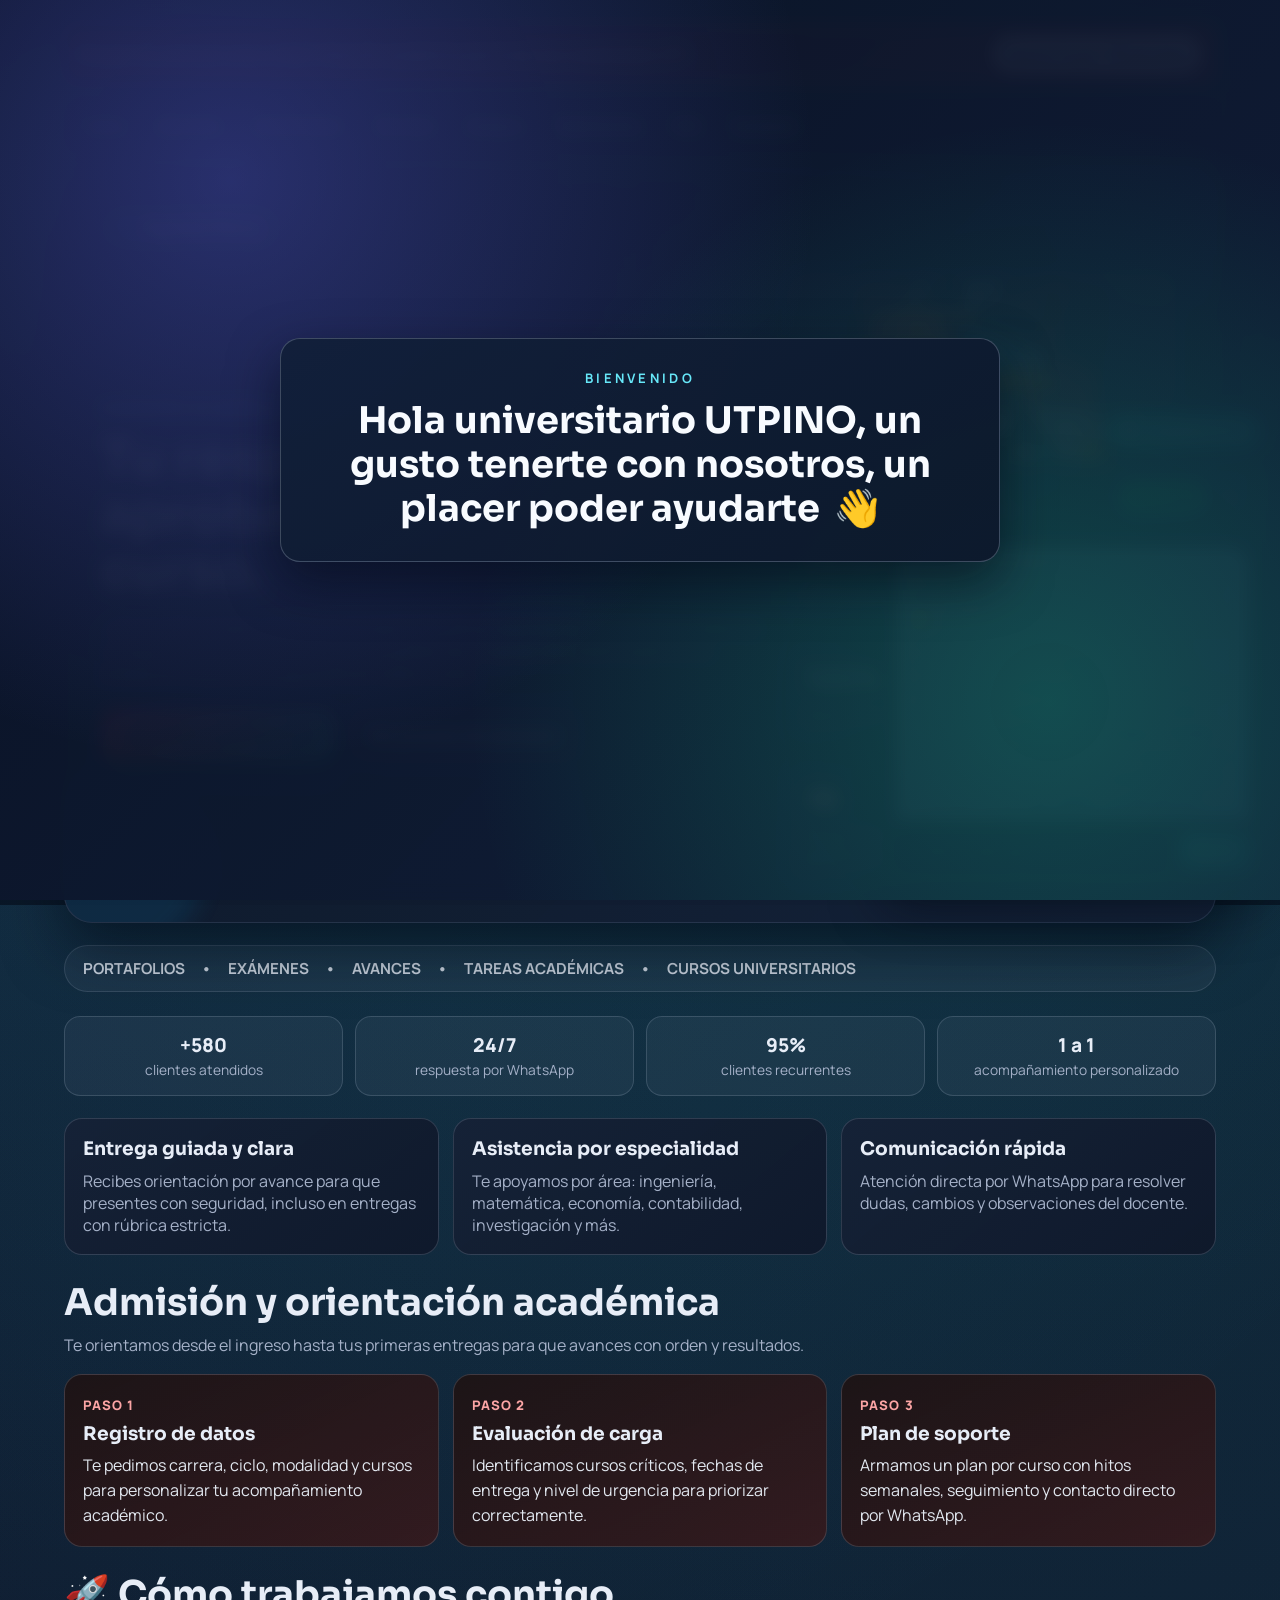
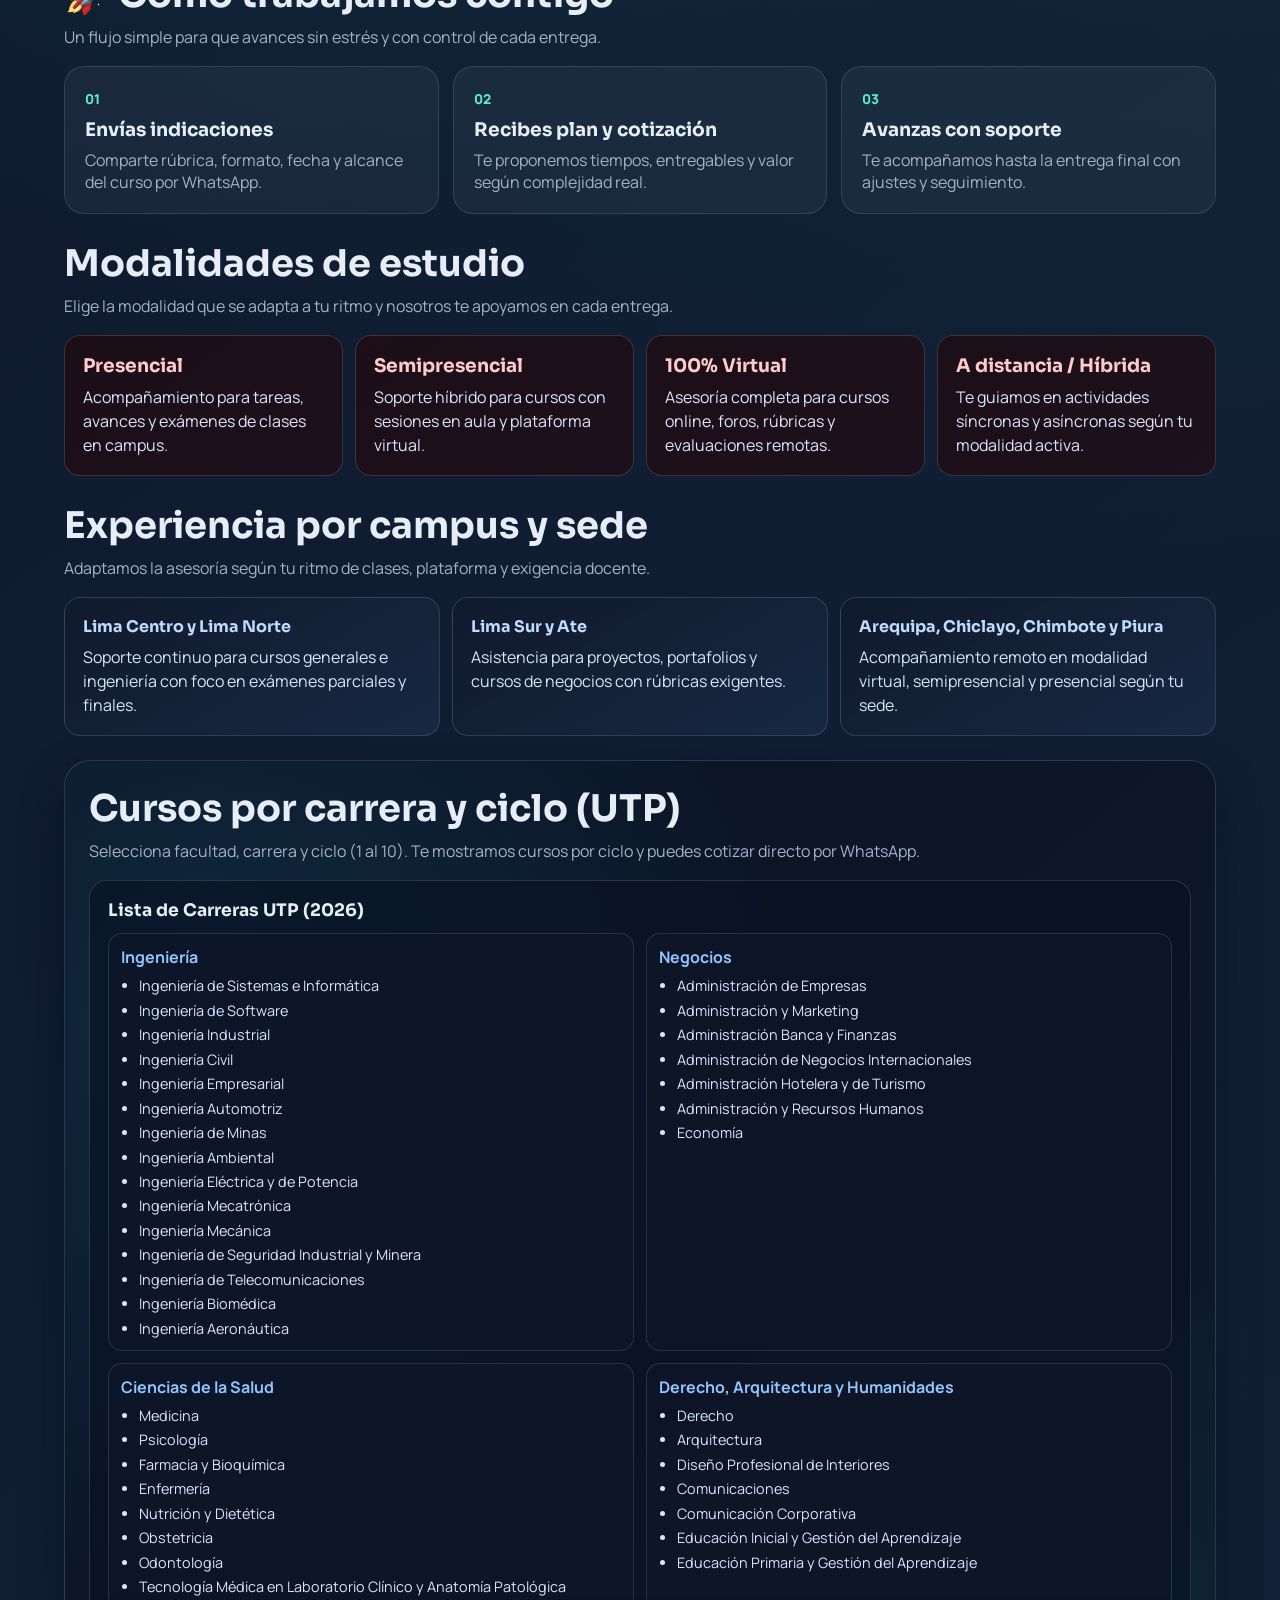
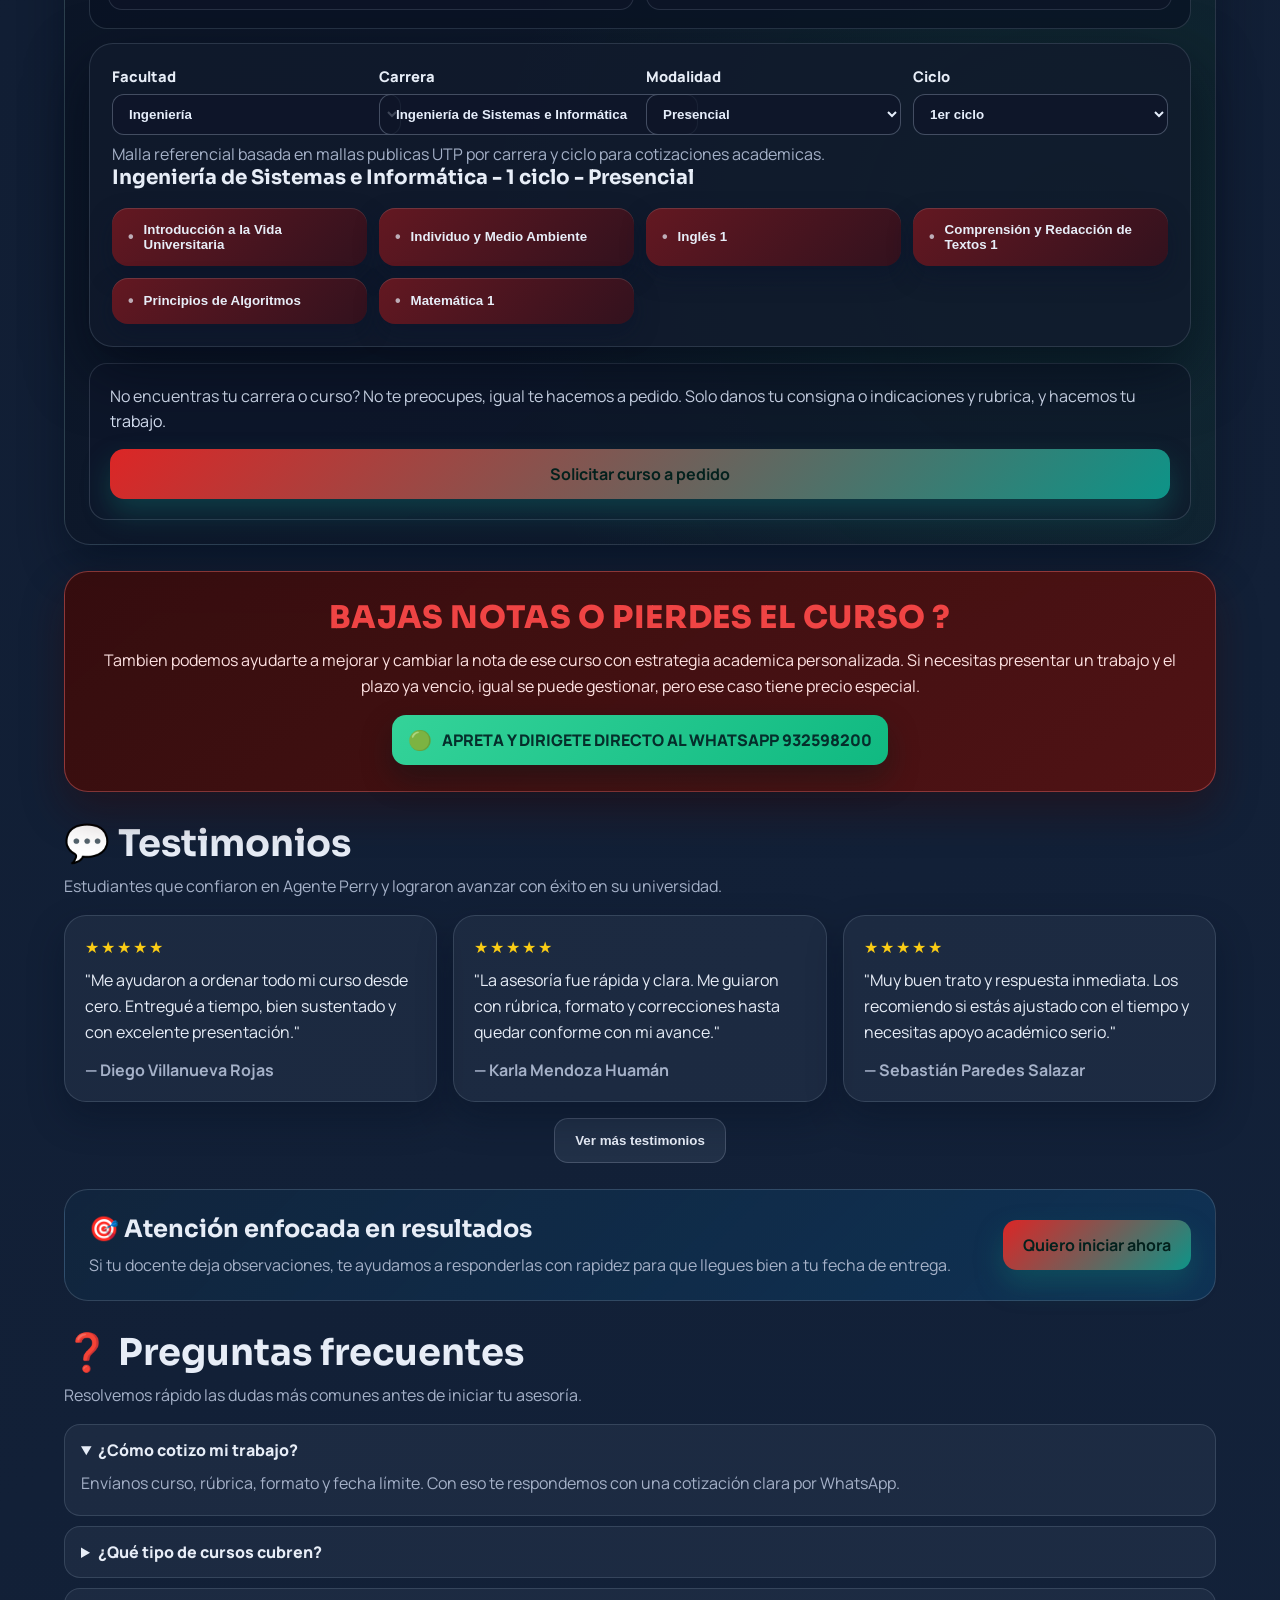
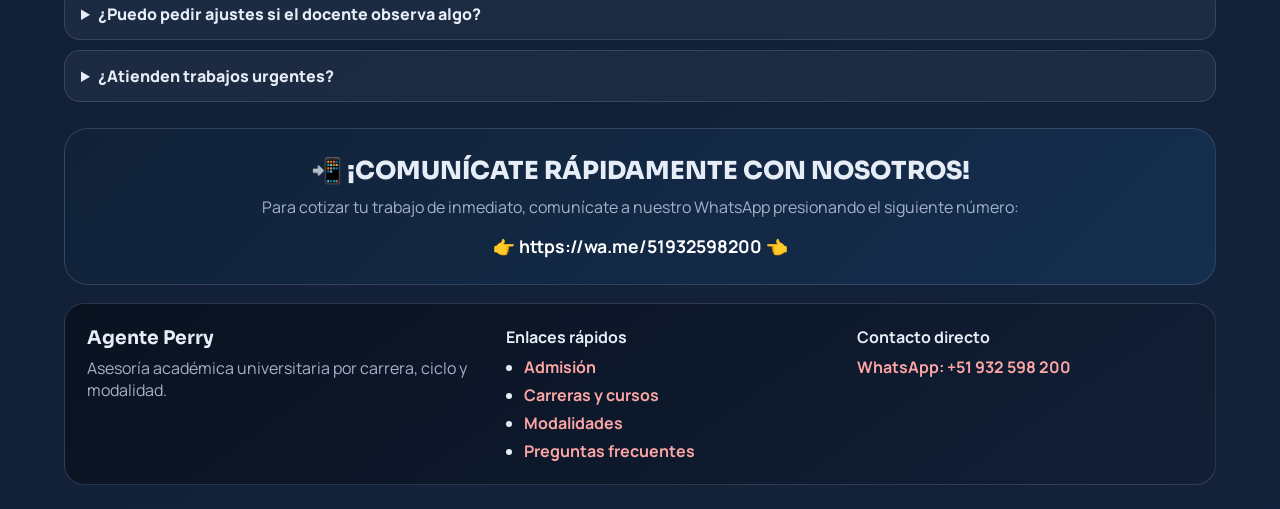
==== index.html @ ffaccec5 "feat: add institutional portal layout with sticky nav, admission, campus and footer" ====
<!DOCTYPE html>
<html lang="es">
<head>
    <meta charset="UTF-8">
    <meta name="viewport" content="width=device-width, initial-scale=1.0">
    <title>Agente Perry | Asesoría Académica</title>
    <meta name="description" content="Asesoría académica exclusiva para universitarios: tareas, avances, portafolios, exámenes y cursos de ingeniería, matemáticas, economía y más.">
    <meta name="theme-color" content="#071a33">
    <meta property="og:type" content="website">
    <meta property="og:title" content="Agente Perry | Asesoría Académica">
    <meta property="og:description" content="Apoyo universitario en tareas, exámenes, portafolios y avances con atención por WhatsApp.">
    <meta property="og:image" content="descarga.jpeg">
    <meta property="og:locale" content="es_PE">
    <meta name="twitter:card" content="summary_large_image">
    <meta name="twitter:title" content="Agente Perry | Asesoría Académica">
    <meta name="twitter:description" content="Asesoría académica para universitarios con atención rápida por WhatsApp.">
    <meta name="twitter:image" content="descarga.jpeg">
    <meta name="keywords" content="asesoria academica, apoyo universitario, tareas universitarias, portafolio, examenes, cotizar tareas">
    <link rel="icon" type="image/jpeg" href="descarga.jpeg">
    <link rel="apple-touch-icon" href="descarga.jpeg">
    <link rel="manifest" href="site.webmanifest">
    <script>
        window.ANALYTICS_CONFIG = {
            gaMeasurementId: "G-XXXXXXXXXX",
            metaPixelId: "000000000000000",
            enableApiAssistant: true,
            chatApiEndpoint: "/api/chat"
        };
    </script>
    <link rel="preconnect" href="https://fonts.googleapis.com">
    <link rel="preconnect" href="https://fonts.gstatic.com" crossorigin>
    <link href="https://fonts.googleapis.com/css2?family=Manrope:wght@400;500;700;800&family=Sora:wght@600;700;800&display=swap" rel="stylesheet">
    <link rel="stylesheet" href="style.css">
</head>
<body>
    <div class="welcome-overlay" id="welcome-overlay" aria-live="polite">
        <div class="welcome-card">
            <p class="welcome-kicker">Bienvenido</p>
            <h2>Hola universitario UTPINO, un gusto tenerte con nosotros, un placer poder ayudarte <span class="welcome-wave" aria-hidden="true">👋</span></h2>
        </div>
    </div>

    <div class="ambient-orb orb-a"></div>
    <div class="ambient-orb orb-b"></div>
    <div class="ambient-orb orb-c"></div>
    <div class="floating-particles" aria-hidden="true"></div>

    <div class="page-shell">
        <div class="portal-topbar">
            <p>Proceso de admisión activo 2026 | Atención académica para todas las modalidades UTP</p>
            <a href="https://wa.me/51932598200?text=Hola%20Agente%20Perry%2C%20quiero%20informacion%20de%20admision." target="_blank" rel="noopener" data-track-whatsapp="topbar-admision" data-track-label="admision-topbar">Asesoría por WhatsApp</a>
        </div>

        <nav class="portal-nav" aria-label="Navegación principal">
            <a href="#inicio">Inicio</a>
            <a href="#admision">Admisión</a>
            <a href="#modalidades">Modalidades</a>
            <a href="#cursos">Carreras</a>
            <a href="#campus">Campus</a>
            <a href="#testimonios">Testimonios</a>
            <a href="#faq">FAQ</a>
            <a href="#contacto">Contacto</a>
        </nav>

        <header class="hero" id="inicio">
            <div class="hero-badge">🐾 Agente Perry</div>
            <div class="hero-layout">
                <div class="hero-copy">
                    <p class="eyebrow">ASESORÍA ACADÉMICA EXCLUSIVA PARA UNIVERSITARIOS! 🎓</p>
                    <h1>Tu respaldo para aprobar con éxito cada curso.</h1>
                    <p class="lead">
                        ¿Tienes dificultades con la universidad? ¡Nosotros resolvemos con éxito tus materias y aseguramos tus notas (19/20)!
                        Contamos con un grupo de amplia experiencia académica dispuesto a apoyarte en todo tu ciclo.
                    </p>
                    <div class="cta-row">
                        <a class="primary-btn" href="https://wa.me/51932598200?text=Hola%20Agente%20Perry%2C%20quiero%20cotizar%20mi%20trabajo%20acad%C3%A9mico." target="_blank" rel="noopener" data-track-whatsapp="hero-primary" data-track-label="cotizar-principal">
                            📲 Cotizar por WhatsApp
                        </a>
                        <a class="secondary-btn" href="#admision">Ver proceso de admisión</a>
                    </div>
                </div>

                <div class="hero-panel">
                    <div class="perry-portrait-wrap">
                        <img class="perry-portrait" src="descarga.jpeg" alt="Perry el ornitorrinco">
                    </div>
                    <div class="stat-card">
                        <span class="stat-number">19/20</span>
                        <span class="stat-label">Notas aseguradas</span>
                    </div>
                    <div class="stat-card">
                        <span class="stat-number">100%</span>
                        <span class="stat-label">Apoyo integral</span>
                    </div>
                    <div class="stat-card">
                        <span class="stat-number">🧠</span>
                        <span class="stat-label">Tareas, proyectos, avances, exámenes y portafolios</span>
                    </div>
                </div>
            </div>
        </header>

        <section class="ticker" aria-label="servicios destacados">
            <div class="ticker-track">
                <span>PORTAFOLIOS</span>
                <span>•</span>
                <span>EXÁMENES</span>
                <span>•</span>
                <span>AVANCES</span>
                <span>•</span>
                <span>TAREAS ACADÉMICAS</span>
                <span>•</span>
                <span>CURSOS UNIVERSITARIOS</span>
            </div>
        </section>

        <section class="proof-strip" aria-label="puntos de confianza">
            <article>
                <strong>+580</strong>
                <span>clientes atendidos</span>
            </article>
            <article>
                <strong>24/7</strong>
                <span>respuesta por WhatsApp</span>
            </article>
            <article>
                <strong>95%</strong>
                <span>clientes recurrentes</span>
            </article>
            <article>
                <strong>1 a 1</strong>
                <span>acompañamiento personalizado</span>
            </article>
        </section>

        <main>
            <section class="value-grid" id="servicios">
                <article class="value-card">
                    <h3>Entrega guiada y clara</h3>
                    <p>Recibes orientación por avance para que presentes con seguridad, incluso en entregas con rúbrica estricta.</p>
                </article>
                <article class="value-card">
                    <h3>Asistencia por especialidad</h3>
                    <p>Te apoyamos por área: ingeniería, matemática, economía, contabilidad, investigación y más.</p>
                </article>
                <article class="value-card">
                    <h3>Comunicación rápida</h3>
                    <p>Atención directa por WhatsApp para resolver dudas, cambios y observaciones del docente.</p>
                </article>
            </section>

            <section class="admission-section" id="admision">
                <div class="section-heading">
                    <h2>Admisión y orientación académica</h2>
                    <p>Te orientamos desde el ingreso hasta tus primeras entregas para que avances con orden y resultados.</p>
                </div>
                <div class="admission-grid">
                    <article class="admission-card">
                        <span>Paso 1</span>
                        <h3>Registro de datos</h3>
                        <p>Te pedimos carrera, ciclo, modalidad y cursos para personalizar tu acompañamiento académico.</p>
                    </article>
                    <article class="admission-card">
                        <span>Paso 2</span>
                        <h3>Evaluación de carga</h3>
                        <p>Identificamos cursos críticos, fechas de entrega y nivel de urgencia para priorizar correctamente.</p>
                    </article>
                    <article class="admission-card">
                        <span>Paso 3</span>
                        <h3>Plan de soporte</h3>
                        <p>Armamos un plan por curso con hitos semanales, seguimiento y contacto directo por WhatsApp.</p>
                    </article>
                </div>
            </section>

            <section class="process-section" id="proceso">
                <div class="section-heading">
                    <h2>🚀 Cómo trabajamos contigo</h2>
                    <p>Un flujo simple para que avances sin estrés y con control de cada entrega.</p>
                </div>
                <div class="process-grid">
                    <article class="process-card">
                        <span>01</span>
                        <h3>Envías indicaciones</h3>
                        <p>Comparte rúbrica, formato, fecha y alcance del curso por WhatsApp.</p>
                    </article>
                    <article class="process-card">
                        <span>02</span>
                        <h3>Recibes plan y cotización</h3>
                        <p>Te proponemos tiempos, entregables y valor según complejidad real.</p>
                    </article>
                    <article class="process-card">
                        <span>03</span>
                        <h3>Avanzas con soporte</h3>
                        <p>Te acompañamos hasta la entrega final con ajustes y seguimiento.</p>
                    </article>
                </div>
            </section>

            <section class="study-modes" id="modalidades">
                <div class="section-heading">
                    <h2>Modalidades de estudio</h2>
                    <p>Elige la modalidad que se adapta a tu ritmo y nosotros te apoyamos en cada entrega.</p>
                </div>
                <div class="study-modes-grid">
                    <article class="mode-card">
                        <h3>Presencial</h3>
                        <p>Acompañamiento para tareas, avances y exámenes de clases en campus.</p>
                    </article>
                    <article class="mode-card">
                        <h3>Semipresencial</h3>
                        <p>Soporte híbrido para cursos con sesiones en aula y plataforma virtual.</p>
                    </article>
                    <article class="mode-card">
                        <h3>100% Virtual</h3>
                        <p>Asesoría completa para cursos online, foros, rúbricas y evaluaciones remotas.</p>
                    </article>
                    <article class="mode-card">
                        <h3>A distancia / Híbrida</h3>
                        <p>Te guiamos en actividades síncronas y asíncronas según tu modalidad activa.</p>
                    </article>
                </div>
            </section>

            <section class="campus-section" id="campus">
                <div class="section-heading">
                    <h2>Experiencia por campus y sede</h2>
                    <p>Adaptamos la asesoría según tu ritmo de clases, plataforma y exigencia docente.</p>
                </div>
                <div class="campus-grid">
                    <article class="campus-card">
                        <h3>Lima Centro y Lima Norte</h3>
                        <p>Soporte continuo para cursos generales e ingeniería con foco en exámenes parciales y finales.</p>
                    </article>
                    <article class="campus-card">
                        <h3>Lima Sur y Ate</h3>
                        <p>Asistencia para proyectos, portafolios y cursos de negocios con rúbricas exigentes.</p>
                    </article>
                    <article class="campus-card">
                        <h3>Arequipa, Chiclayo, Chimbote y Piura</h3>
                        <p>Acompañamiento remoto en modalidad virtual, semipresencial y presencial según tu sede.</p>
                    </article>
                </div>
            </section>

            <section class="areas" id="cursos">
                <div class="section-heading">
                    <h2>Cursos por carrera y ciclo (UTP)</h2>
                    <p>Selecciona facultad, carrera y ciclo (1 al 10). Te mostramos cursos por ciclo y puedes cotizar directo por WhatsApp.</p>
                </div>

                <article class="career-master-list">
                    <h3>Lista de Carreras UTP (2026)</h3>
                    <div class="career-master-grid" id="career-master-grid"></div>
                </article>

                <article class="area-card">
                    <div class="career-filters">
                        <label for="faculty-select">
                            Facultad
                            <select id="faculty-select" aria-label="Seleccionar facultad"></select>
                        </label>
                        <label for="career-select">
                            Carrera
                            <select id="career-select" aria-label="Seleccionar carrera"></select>
                        </label>
                        <label for="mode-select">
                            Modalidad
                            <select id="mode-select" aria-label="Seleccionar modalidad">
                                <option value="Presencial">Presencial</option>
                                <option value="Semipresencial">Semipresencial</option>
                                <option value="100% Virtual">100% Virtual</option>
                                <option value="A distancia">A distancia</option>
                                <option value="Híbrida">Híbrida</option>
                            </select>
                        </label>
                        <label for="cycle-select">
                            Ciclo
                            <select id="cycle-select" aria-label="Seleccionar ciclo">
                                <option value="1">1er ciclo</option>
                                <option value="2">2do ciclo</option>
                                <option value="3">3er ciclo</option>
                                <option value="4">4to ciclo</option>
                                <option value="5">5to ciclo</option>
                                <option value="6">6to ciclo</option>
                                <option value="7">7mo ciclo</option>
                                <option value="8">8vo ciclo</option>
                                <option value="9">9no ciclo</option>
                                <option value="10">10mo ciclo</option>
                            </select>
                        </label>
                    </div>
                    <p class="career-note">Malla referencial basada en mallas publicas UTP por carrera y ciclo para cotizaciones academicas.</p>
                    <h3 id="career-title">Selecciona una carrera para ver sus cursos</h3>
                    <div class="course-list" id="dynamic-course-list"></div>
                </article>

                <article class="custom-course-box">
                    <p>No encuentras tu carrera o curso? No te preocupes, igual te hacemos a pedido. Solo danos tu consigna o indicaciones y rubrica, y hacemos tu trabajo.</p>
                    <a class="primary-btn" href="https://wa.me/51932598200?text=Hola%20Agente%20Perry%2C%20no%20encuentro%20mi%20carrera%20o%20curso%2C%20quiero%20cotizar%20a%20pedido." target="_blank" rel="noopener" data-track-whatsapp="custom-course-request" data-track-label="curso-a-pedido">
                        Solicitar curso a pedido
                    </a>
                </article>
            </section>

            <section class="urgent-recovery" id="bajas-notas">
                <h2 class="urgent-title">BAJAS NOTAS O PIERDES EL CURSO ?</h2>
                <p>
                    Tambien podemos ayudarte a mejorar y cambiar la nota de ese curso con estrategia academica personalizada.
                    Si necesitas presentar un trabajo y el plazo ya vencio, igual se puede gestionar, pero ese caso tiene precio especial.
                </p>
                <a class="urgent-whatsapp" href="https://wa.me/51932598200?text=COTIZAME%20ESTO%20ESTOY%20MAL%20EN%20NOTAS%20O%20PERDI%20UN%20TRABAJO" target="_blank" rel="noopener" data-track-whatsapp="urgent-recovery" data-track-label="bajas-notas-cta">
                    <span class="urgent-whatsapp-logo" aria-hidden="true">🟢</span>
                    APRETA Y DIRIGETE DIRECTO AL WHATSAPP 932598200
                </a>
            </section>

            <section class="testimonials" id="testimonios">
                <div class="section-heading">
                    <h2>💬 Testimonios</h2>
                    <p>Estudiantes que confiaron en Agente Perry y lograron avanzar con éxito en su universidad.</p>
                </div>

                <div class="testimonial-grid" id="testimonial-grid">
                    <article class="testimonial-card">
                        <div class="stars">★★★★★</div>
                        <p>"Me ayudaron a ordenar todo mi curso desde cero. Entregué a tiempo, bien sustentado y con excelente presentación."</p>
                        <span>— Diego Villanueva Rojas</span>
                    </article>

                    <article class="testimonial-card">
                        <div class="stars">★★★★★</div>
                        <p>"La asesoría fue rápida y clara. Me guiaron con rúbrica, formato y correcciones hasta quedar conforme con mi avance."</p>
                        <span>— Karla Mendoza Huamán</span>
                    </article>

                    <article class="testimonial-card">
                        <div class="stars">★★★★★</div>
                        <p>"Muy buen trato y respuesta inmediata. Los recomiendo si estás ajustado con el tiempo y necesitas apoyo académico serio."</p>
                        <span>— Sebastián Paredes Salazar</span>
                    </article>
                </div>
                <div class="testimonials-more-wrap">
                    <button class="secondary-btn testimonials-more" id="testimonials-more" type="button">Ver más testimonios</button>
                </div>
            </section>

            <section class="guarantee-banner">
                <div>
                    <h2>🎯 Atención enfocada en resultados</h2>
                    <p>Si tu docente deja observaciones, te ayudamos a responderlas con rapidez para que llegues bien a tu fecha de entrega.</p>
                </div>
                <a class="primary-btn" href="https://wa.me/51932598200?text=Hola%20Agente%20Perry%2C%20quiero%20empezar%20mi%20asesoria%20hoy." target="_blank" rel="noopener" data-track-whatsapp="guarantee-banner" data-track-label="iniciar-ahora">Quiero iniciar ahora</a>
            </section>

            <section class="faq-section" id="faq">
                <div class="section-heading">
                    <h2>❓ Preguntas frecuentes</h2>
                    <p>Resolvemos rápido las dudas más comunes antes de iniciar tu asesoría.</p>
                </div>

                <div class="faq-list">
                    <details class="faq-item" open>
                        <summary>¿Cómo cotizo mi trabajo?</summary>
                        <p>Envíanos curso, rúbrica, formato y fecha límite. Con eso te respondemos con una cotización clara por WhatsApp.</p>
                    </details>
                    <details class="faq-item">
                        <summary>¿Qué tipo de cursos cubren?</summary>
                        <p>Trabajamos con cursos de ingeniería, sistemas, matemáticas, física, economía, contabilidad, investigación y humanidades.</p>
                    </details>
                    <details class="faq-item">
                        <summary>¿Puedo pedir ajustes si el docente observa algo?</summary>
                        <p>Sí. Te damos soporte para ajustes sobre la base de las observaciones y del alcance acordado.</p>
                    </details>
                    <details class="faq-item">
                        <summary>¿Atienden trabajos urgentes?</summary>
                        <p>Sí, según disponibilidad. Escríbenos y te confirmamos el tiempo real para no prometer de más.</p>
                    </details>
                </div>
            </section>

            <section class="contact-strip" id="contacto">
                <div class="contact-title">📲 ¡COMUNÍCATE RÁPIDAMENTE CON NOSOTROS!</div>
                <p>Para cotizar tu trabajo de inmediato, comunícate a nuestro WhatsApp presionando el siguiente número:</p>
                <a class="contact-phone" href="https://wa.me/51932598200" target="_blank" rel="noopener" data-track-whatsapp="contact-strip" data-track-label="numero-whatsapp">👉 https://wa.me/51932598200 👈</a>
            </section>
        </main>

        <footer class="portal-footer">
            <div>
                <h3>Agente Perry</h3>
                <p>Asesoría académica universitaria por carrera, ciclo y modalidad.</p>
            </div>
            <div>
                <h4>Enlaces rápidos</h4>
                <ul>
                    <li><a href="#admision">Admisión</a></li>
                    <li><a href="#cursos">Carreras y cursos</a></li>
                    <li><a href="#modalidades">Modalidades</a></li>
                    <li><a href="#faq">Preguntas frecuentes</a></li>
                </ul>
            </div>
            <div>
                <h4>Contacto directo</h4>
                <a href="https://wa.me/51932598200" target="_blank" rel="noopener" data-track-whatsapp="footer-whatsapp" data-track-label="footer-contacto">WhatsApp: +51 932 598 200</a>
            </div>
        </footer>
    </div>

    <a class="mobile-sales-cta" href="https://wa.me/51932598200?text=Hola%20Agente%20Perry%2C%20quiero%20cotizar%20ahora." target="_blank" rel="noopener" data-track-whatsapp="mobile-fixed-cta" data-track-label="cotizar-movil">
        Cotizar Ahora por WhatsApp
    </a>

    <div class="assistant-widget open" id="assistant-widget">
        <button class="assistant-toggle" id="assistant-toggle" type="button" aria-expanded="true">
            <span>💬</span>
            <span>Asistente Perry</span>
        </button>

        <div class="assistant-panel" id="assistant-panel">
            <div class="assistant-header">
                <div>
                    <strong>Agente Perry</strong>
                    <span>Online para ayudarte</span>
                </div>
                <div class="assistant-actions">
                    <a class="assistant-whatsapp" href="https://wa.me/51932598200?text=Hola%20Agente%20Perry%2C%20quiero%20cotizar%20mi%20trabajo%20acad%C3%A9mico." target="_blank" rel="noopener" data-track-whatsapp="assistant-header" data-track-label="boton-whatsapp-chat">
                        WhatsApp
                    </a>
                    <button class="assistant-close" id="assistant-close" type="button" aria-label="Ocultar asistente">
                        x
                    </button>
                </div>
            </div>

            <div class="assistant-messages" id="assistant-messages">
                <div class="message bot intro-message">
                    ¡Qué tal crack! Soy Agente Perry, tu asistente virtual de asesorías académicas y exámenes 👋. Estoy aquí para ayudarte en cursos, tareas, portafolios, avances y evaluaciones con enfoque profesional, respuestas claras y buena vibra. Si andas ajustado con tiempos o con la nota, te acompaño paso a paso para organizar todo de forma estratégica. Puedes preguntarme cualquier cosa y te respondo con seriedad académica, pero sin perder cercanía. Si deseas cerrar más rápido, te atiendo por WhatsApp al 932598200. Att. Perry.
                </div>
            </div>

            <form class="assistant-form" id="assistant-form">
                <input id="assistant-input" type="text" placeholder="Escribe tu duda aquí..." autocomplete="off" />
                <button type="submit">Enviar</button>
            </form>
        </div>
    </div>

    <button class="assistant-restore" id="assistant-restore" type="button" aria-label="Mostrar asistente">
        Abrir asistente
    </button>

    <script>
        const facultySelect = document.getElementById('faculty-select');
        const careerSelect = document.getElementById('career-select');
        const modeSelect = document.getElementById('mode-select');
        const cycleSelect = document.getElementById('cycle-select');
        const dynamicCourseList = document.getElementById('dynamic-course-list');
        const careerTitle = document.getElementById('career-title');
        const careerMasterGrid = document.getElementById('career-master-grid');
        const buttonAnimations = ['anim-float', 'anim-bounce', 'anim-wiggle', 'anim-shimmer', 'anim-tilt', 'anim-pulse'];
        const analyticsConfig = window.ANALYTICS_CONFIG || {
            gaMeasurementId: '',
            metaPixelId: ''
        };

        function isConfigured(value, placeholder) {
            return Boolean(value && value !== placeholder);
        }

        function loadScript(src) {
            const script = document.createElement('script');
            script.src = src;
            script.async = true;
            document.head.appendChild(script);
        }

        function initializeAnalytics() {
            const hasGa = isConfigured(analyticsConfig.gaMeasurementId, 'G-XXXXXXXXXX');
            const hasMeta = isConfigured(analyticsConfig.metaPixelId, '000000000000000');

            if (hasGa) {
                loadScript(`https://www.googletagmanager.com/gtag/js?id=${analyticsConfig.gaMeasurementId}`);
                window.dataLayer = window.dataLayer || [];
                window.gtag = function gtag() {
                    window.dataLayer.push(arguments);
                };
                window.gtag('js', new Date());
                window.gtag('config', analyticsConfig.gaMeasurementId);
            }

            if (hasMeta) {
                !(function (f, b, e, v, n, t, s) {
                    if (f.fbq) return;
                    n = f.fbq = function () {
                        n.callMethod ? n.callMethod.apply(n, arguments) : n.queue.push(arguments);
                    };
                    if (!f._fbq) f._fbq = n;
                    n.push = n;
                    n.loaded = true;
                    n.version = '2.0';
                    n.queue = [];
                    t = b.createElement(e);
                    t.async = true;
                    t.src = v;
                    s = b.getElementsByTagName(e)[0];
                    s.parentNode.insertBefore(t, s);
                }(window, document, 'script', 'https://connect.facebook.net/en_US/fbevents.js'));

                window.fbq('init', analyticsConfig.metaPixelId);
                window.fbq('track', 'PageView');
            }
        }

        function trackEvent(name, params = {}) {
            if (typeof window.gtag === 'function') {
                window.gtag('event', name, params);
            }

            if (typeof window.fbq === 'function') {
                if (name === 'generate_lead' || name === 'whatsapp_click') {
                    window.fbq('track', 'Lead', params);
                } else {
                    window.fbq('trackCustom', name, params);
                }
            }
        }

        function trackWhatsAppClick(source, label) {
            trackEvent('whatsapp_click', {
                source,
                label
            });
        }

        initializeAnalytics();

        const facultyCatalog = {
            'Ingeniería': [
                'Ingeniería de Sistemas e Informática', 'Ingeniería de Software', 'Ingeniería Industrial', 'Ingeniería Civil',
                'Ingeniería Empresarial', 'Ingeniería Automotriz', 'Ingeniería de Minas', 'Ingeniería Ambiental',
                'Ingeniería Eléctrica y de Potencia', 'Ingeniería Mecatrónica', 'Ingeniería Mecánica',
                'Ingeniería de Seguridad Industrial y Minera', 'Ingeniería de Telecomunicaciones', 'Ingeniería Biomédica', 'Ingeniería Aeronáutica'
            ],
            'Negocios': [
                'Administración de Empresas', 'Administración y Marketing', 'Administración Banca y Finanzas',
                'Administración de Negocios Internacionales', 'Administración Hotelera y de Turismo',
                'Administración y Recursos Humanos', 'Economía'
            ],
            'Ciencias de la Salud': [
                'Medicina', 'Psicología', 'Farmacia y Bioquímica', 'Enfermería', 'Nutrición y Dietética',
                'Obstetricia', 'Odontología', 'Tecnología Médica en Laboratorio Clínico y Anatomía Patológica'
            ],
            'Derecho, Arquitectura y Humanidades': [
                'Derecho', 'Arquitectura', 'Diseño Profesional de Interiores', 'Comunicaciones',
                'Comunicación Corporativa', 'Educación Inicial y Gestión del Aprendizaje',
                'Educación Primaria y Gestión del Aprendizaje'
            ]
        };

        const commonByFaculty = {
            'Ingeniería': {
                1: ['Introducción a la Vida Universitaria', 'Comprensión y Redacción de Textos 1', 'Inglés 1', 'Matemática 1'],
                2: ['Comprensión y Redacción de Textos 2', 'Inglés 2', 'Matemática 2', 'Introducción a las TIC'],
                3: ['Cálculo 1', 'Inglés 3', 'Ciudadanía y Reflexión Ética', 'Estadística Descriptiva y Probabilidades'],
                4: ['Inglés 4', 'Investigación Académica', 'Cálculo 2', 'Estadística Inferencial'],
                5: ['Gestión de Proyectos', 'Investigación Operativa', 'Curso Integrador 1', 'Electivo 1'],
                6: ['Seguridad y Salud Ocupacional', 'Innovación y Transformación Digital', 'Curso Integrador 2', 'Electivo 2'],
                7: ['Gestión de Calidad', 'Planeamiento Estratégico', 'Metodologías Ágiles', 'Electivo 3'],
                8: ['Analítica de Datos', 'Automatización de Procesos', 'Taller de Investigación 1', 'Electivo 4'],
                9: ['Seminario de Tesis 1', 'Proyecto Integrador 1', 'Gestión del Conocimiento', 'Ética Profesional'],
                10: ['Seminario de Tesis 2', 'Proyecto Integrador 2', 'Formación para la Empleabilidad', 'Herramientas de Desarrollo Profesional']
            },
            'Negocios': {
                1: ['Introducción a la Vida Universitaria', 'Comprensión y Redacción de Textos 1', 'Matemática para los Negocios 1', 'Fundamentos de Contabilidad y Finanzas'],
                2: ['Comprensión y Redacción de Textos 2', 'Inglés 1', 'Matemática para los Negocios 2', 'Contabilidad Financiera'],
                3: ['Inglés 2', 'Estadística Aplicada para los Negocios', 'Informática para los Negocios', 'Individuo y Medio Ambiente'],
                4: ['Inglés 3', 'Ciudadanía y Reflexión Ética', 'Microeconomía y Macroeconomía', 'Finanzas Aplicadas'],
                5: ['Inglés 4', 'Investigación Académica', 'Curso Integrador en Administración y Negocios', 'Investigación Operativa'],
                6: ['Negocios Digitales', 'Gestión Comercial', 'Plan de Mercado', 'Inteligencia de Negocios'],
                7: ['Gestión Estratégica', 'Gestión de Proyectos', 'Electivo 1', 'Análisis de Mercados'],
                8: ['Formación para la Empleabilidad', 'Formación para la Investigación', 'Electivo 2', 'Gestión de Riesgos'],
                9: ['Ética Profesional y Responsabilidad Social', 'Seminario de Tesis 1', 'Curso Integrador de Especialidad', 'Electivo 3'],
                10: ['Taller de Investigación', 'Seminario de Tesis 2', 'Dirección Estratégica', 'Herramientas de Desarrollo Profesional']
            },
            'Ciencias de la Salud': {
                1: ['Introducción a la Vida Universitaria', 'Comprensión y Redacción de Textos 1', 'Inglés 1', 'Biología General'],
                2: ['Comprensión y Redacción de Textos 2', 'Inglés 2', 'Bioquímica', 'Anatomía Humana'],
                3: ['Inglés 3', 'Fisiología Humana', 'Ciudadanía y Reflexión Ética', 'Metodología de la Investigación'],
                4: ['Inglés 4', 'Farmacología', 'Microbiología', 'Salud Pública'],
                5: ['Investigación Académica', 'Patología', 'Curso Integrador 1', 'Bioestadística'],
                6: ['Semiología', 'Atención Primaria en Salud', 'Curso Integrador 2', 'Electivo 1'],
                7: ['Gestión en Salud', 'Ética Profesional', 'Investigación Clínica', 'Electivo 2'],
                8: ['Práctica Clínica 1', 'Intervención Comunitaria', 'Taller de Investigación 1', 'Electivo 3'],
                9: ['Internado 1', 'Seminario de Tesis 1', 'Proyecto Integrador 1', 'Gestión de Casos'],
                10: ['Internado 2', 'Seminario de Tesis 2', 'Proyecto Integrador 2', 'Formación para la Empleabilidad']
            },
            'Derecho, Arquitectura y Humanidades': {
                1: ['Introducción a la Vida Universitaria', 'Comprensión y Redacción de Textos 1', 'Inglés 1', 'Problemas y Desafíos en el Perú Actual'],
                2: ['Comprensión y Redacción de Textos 2', 'Inglés 2', 'Ciudadanía y Reflexión Ética', 'Investigación Académica'],
                3: ['Inglés 3', 'Comunicación Efectiva', 'Metodología de la Investigación', 'Proyecto 1'],
                4: ['Inglés 4', 'Historia y Sociedad', 'Gestión Cultural', 'Proyecto 2'],
                5: ['Curso Integrador 1', 'Planeamiento Estratégico', 'Ética Profesional', 'Electivo 1'],
                6: ['Curso Integrador 2', 'Análisis Crítico', 'Gestión de Proyectos', 'Electivo 2'],
                7: ['Investigación Aplicada', 'Liderazgo y Negociación', 'Electivo 3', 'Seminario 1'],
                8: ['Taller de Investigación 1', 'Innovación Social', 'Electivo 4', 'Seminario 2'],
                9: ['Seminario de Tesis 1', 'Proyecto Integrador 1', 'Práctica Preprofesional 1', 'Especialización 1'],
                10: ['Seminario de Tesis 2', 'Proyecto Integrador 2', 'Práctica Preprofesional 2', 'Especialización 2']
            }
        };

        const explicitCareerPrograms = {
            'Ingeniería de Sistemas e Informática': {
                1: ['Introducción a la Vida Universitaria', 'Individuo y Medio Ambiente', 'Inglés 1', 'Comprensión y Redacción de Textos 1', 'Principios de Algoritmos', 'Matemática 1'],
                2: ['Introducción a las TIC', 'Inglés 2', 'Comprensión y Redacción de Textos 2', 'Matemática 2', 'Matemática Discreta', 'Estadística Descriptiva y Probabilidades'],
                3: ['Cálculo 1', 'Inglés 3', 'Ciudadanía y Reflexión Ética', 'Taller de Programación', 'Estadística Inferencial', 'Mecánica Clásica'],
                4: ['Inglés 4', 'Investigación Académica', 'Programación Orientada a Objetos', 'Base de Datos', 'Análisis y Diseño de Algoritmos', 'Fundamentos de Electromagnetismo'],
                5: ['Taller de Programación Web', 'Sistemas Operativos', 'Algoritmos y Estructuras de Datos', 'Redes y Comunicación de Datos 1', 'Diseño de Patrones', 'Base de Datos 2'],
                6: ['Gestión de Proyectos', 'Análisis y Diseño de Sistemas de Información', 'Curso Integrador 1: Sistemas Software', 'Java Script Avanzado', 'Marcos de Desarrollo Web', 'Hoja de Estilo en Cascada Avanzado'],
                7: ['Seguridad Informática', 'Lenguajes de Programación', 'Teoría de Sistemas', 'Diseño de Productos y Servicios', 'Desarrollo Web Integrado', 'Herramientas de Desarrollo'],
                8: ['Innovación y Transformación Digital', 'Diseño e Implementación de Arquitectura Empresarial', 'Herramientas de Prototipado', 'Gestión del Servicio TI', 'Inteligencia de Negocios', 'Negociación y Narrativa'],
                9: ['Curso Integrador 2: Sistemas', 'Interacción Hombre Máquina', 'Planeamiento Estratégico de las TICs', 'Formación para la Investigación - Sistemas', 'Sistemas de Información Empresarial', 'Gestión del Conocimiento'],
                10: ['Taller de Investigación - Sistemas', 'Herramientas de Desarrollo Profesional - TIC', 'Ética Profesional', 'Formación para la Empleabilidad', 'Servicios Cloud', 'Ingeniería Económica']
            },
            'Administración y Marketing': {
                1: ['Introducción a la Vida Universitaria', 'Problemas y Desafíos en el Perú Actual', 'Comprensión y Redacción de Textos 1', 'Fundamentos de Contabilidad y Finanzas', 'Matemática para los Negocios 1', 'Introducción a la Administración'],
                2: ['Comprensión y Redacción de Textos 2', 'Inglés 1', 'Matemática para los Negocios 2', 'Gestión General', 'Derecho Empresarial', 'Contabilidad Financiera'],
                3: ['Contabilidad Gerencial y de Costos', 'Inglés 2', 'Informática para los Negocios', 'Estadística Aplicada para los Negocios', 'Individuo y Medio Ambiente', 'Fundamentos de Marketing'],
                4: ['Inglés 3', 'Ciudadanía y Reflexión Ética', 'Comportamiento del Consumidor', 'Finanzas Aplicadas', 'Microeconomía y Macroeconomía', 'Investigación de Mercados'],
                5: ['Inglés 4', 'Investigación Académica', 'Investigación Operativa', 'Curso Integrador en Administración y Negocios', 'Plan de Mercado', 'Marketing Digital'],
                6: ['Fundamentos de Gestión Retail', 'Negocios Digitales', 'Ventas', 'Estrategia de Precio', 'Marketing Estratégico', 'Publicidad'],
                7: ['Estrategias en Promoción y Ventas', 'Diseño y Gestión de Marcas', 'Marketing Social', 'Category Management', 'CRM', 'Electivo 1'],
                8: ['Formación para la Empleabilidad', 'Análisis y Estrategias del Marketing Digital', 'Normatividad Legal del Marketing', 'Formación para la Investigación - Administración y Negocios', 'Retail Management', 'Electivo 2'],
                9: ['Curso Integrador en Gestión del Marketing', 'Ética Profesional y Responsabilidad Social', 'Marketing Internacional', 'Globalización y Consumidor Multicultural', 'Gestión de Ferias y Promociones', 'Electivo 3'],
                10: ['Taller de Investigación - Administración y Marketing', 'Herramientas de Desarrollo Profesional - Marketing', 'Dirección Estratégica', 'Innovación Comercial', 'Proyecto Integrador de Marketing', 'Seminario de Tesis']
            },
            'Psicología': {
                1: ['Introducción a la Vida Universitaria', 'Observación del Comportamiento', 'Introducción a la Psicología', 'Individuo y Medio Ambiente', 'Inglés 1', 'Comprensión y Redacción de Textos 1'],
                2: ['Observación y Entrevista', 'Psicología del Desarrollo 1', 'Tecnologías del Aprendizaje', 'Bases Biológicas del Comportamiento', 'Inglés 2', 'Comprensión y Redacción de Textos 2'],
                3: ['Psicología Experimental', 'Psicología del Desarrollo 2', 'Personalidad', 'Neuropsicología', 'Inglés 3', 'Problemas y Desafíos en el Perú Actual'],
                4: ['Psicología Social - Comunitaria', 'Estadística Descriptiva para Psicología', 'Psicopatología', 'Pruebas Psicométricas', 'Inglés 4', 'Ciudadanía y Reflexión Ética'],
                5: ['Motivación y Emoción', 'Estadística Inferencial para Psicología', 'Curso Integrador 1: Portafolio 1', 'Pruebas Proyectivas', 'Investigación Académica', 'Electivo 1'],
                6: ['Psicología de las Organizaciones', 'Dinámica de Grupos', 'Diagnóstico Diferencial', 'Psicología Cultural', 'Psicología Educativa', 'Construcción de Pruebas Psicológicas'],
                7: ['Técnicas Psicoterapéuticas', 'Diagnóstico Vocacional y Educacional', 'Creatividad e Innovación', 'Gestión Humana en las Organizaciones', 'Dificultades del Aprendizaje', 'Electivo 2'],
                8: ['Diagnóstico y Desarrollo Organizacional', 'Curso Integrador 2: Portafolio 2', 'Formación para la Investigación en Psicología', 'Ética en Psicología', 'Salud Mental y Rehabilitación Social', 'Intervención Psicoeducativa'],
                9: ['Investigación Aplicada a la Psicología', 'Internado 1', 'Consultoría en Organizaciones', 'Seminario de Tesis 1', 'Proyecto Integrador 1', 'Electivo 3'],
                10: ['Taller de Investigación - Psicología', 'Internado 2', 'Formación para la Empleabilidad', 'Seminario de Tesis 2', 'Proyecto Integrador 2', 'Ética Profesional']
            },
            'Contabilidad': {
                1: ['Introducción a la Vida Universitaria', 'Individuo y Medio Ambiente', 'Comprensión y Redacción de Textos 1', 'Matemática para los Negocios 1', 'Introducción a la Administración', 'Introducción a la Contabilidad'],
                2: ['Comprensión y Redacción de Textos 2', 'Inglés 1', 'Informática Aplicada', 'Gestión del Potencial Humano y Estrategias', 'Ciclo Contable', 'Matemática para los Negocios 2'],
                3: ['Problemas y Desafíos en el Perú Actual', 'Inglés 2', 'Desarrollo de Habilidades Personales', 'Matemática Financiera', 'Derecho Empresarial', 'Contabilidad de Sociedades'],
                4: ['Inglés 3', 'Ciudadanía y Reflexión Ética', 'Legislación Comercial y Laboral', 'Estados Financieros', 'Microeconomía y Macroeconomía', 'Estadística Aplicada para los Negocios'],
                5: ['Inglés 4', 'Investigación Académica', 'Contabilidad de MYPES', 'Legislación Tributaria', 'Análisis de la Información Financiera', 'Costos Comerciales y de Servicios'],
                6: ['Curso Integrador 1: Contabilidad', 'Gestión Financiera', 'Tributación Empresarial', 'Costos Industriales', 'Normas Internacionales de Información Financiera', 'Electivo 1'],
                7: ['Contabilidad Informática', 'Control Interno', 'Emprendimiento de Nuevos Negocios', 'Gestión Financiera Avanzada', 'Tributación Aduanera y Empresarial', 'Gestión de Costos'],
                8: ['Contabilidad Gubernamental', 'Banca y Seguros', 'Mercado de Capitales', 'Auditoría Financiera 1', 'Análisis de Datos', 'Impacto Tributario de las NIIF'],
                9: ['Formación para la Empleabilidad', 'Curso Integrador 2: Contabilidad', 'Auditoría Financiera 2', 'Finanzas Corporativas', 'ERP - Planificación Recursos Empresariales', 'Formación para la Investigación - Contabilidad'],
                10: ['Ética Profesional - CC', 'Contabilidad Internacional', 'Costos Estratégicos', 'Gerencia y Estrategia', 'Taller de Investigación - Contabilidad', 'Auditoría Gubernamental']
            },
            'Administración de Negocios Internacionales': {
                1: ['Problemas y Desafíos en el Perú Actual', 'Comprensión y Redacción de Textos 1', 'Fundamentos de Contabilidad y Finanzas', 'Matemática para los Negocios 1', 'Introducción a la Vida Universitaria', 'Introducción a la Administración'],
                2: ['Comprensión y Redacción de Textos 2', 'Inglés 1', 'Matemática para los Negocios 2', 'Gestión General', 'Derecho Empresarial', 'Contabilidad Financiera'],
                3: ['Contabilidad Gerencial y de Costos', 'Individuo y Medio Ambiente', 'Inglés 2', 'Informática para los Negocios', 'Estadística Aplicada para los Negocios', 'Teoría del Comercio Internacional'],
                4: ['Inglés 3', 'Ciudadanía y Reflexión Ética', 'Finanzas Aplicadas', 'Microeconomía y Macroeconomía', 'Fundamentos de Marketing', 'Relaciones Internacionales'],
                5: ['Inglés 4', 'Investigación Académica', 'Análisis e Investigación de Mercados Internacionales', 'Curso Integrador en Administración y Negocios', 'Exportaciones', 'Importaciones'],
                6: ['Dirección de Comercio Internacional', 'Inteligencia de Mercados Internacionales', 'Nomenclatura Arancelaria y Tributación del Comercio Exterior', 'Organización Transcultural y Global', 'Negocios Digitales', 'Marketing Internacional'],
                7: ['Acuerdos Comerciales y Legislación en Comercio Exterior', 'Clima de Negocios y Competitividad de los Países', 'Estructuración de Negocios Globales', 'Envases y Embalajes', 'Negociación Internacional', 'Electivo 1'],
                8: ['Formación para la Empleabilidad', 'Derecho del Comercio Internacional', 'Valoración Aduanera', 'Logística Internacional', 'Formación para la Investigación - Administración y Negocios', 'Electivo 2'],
                9: ['Ética Profesional y Responsabilidad Social', 'Curso Integrador en Gestión de Negocios Internacionales', 'Finanzas Internacionales', 'Ferias y Misiones Internacionales', 'Estrategias en Negocios Internacionales', 'Electivo 3'],
                10: ['Taller de Investigación - Administración de Negocios Internacionales', 'Herramientas de Desarrollo Profesional - Gestión', 'Financiación de Negocios Internacionales', 'Políticas de Comercio Exterior Comparadas', 'Seminario de Tesis', 'Proyecto Integrador Final']
            }
        };

        const careerSpecialTopics = {
            'Ingeniería de Software': ['Arquitectura de Software', 'DevOps', 'Testing de Software', 'Diseño de Patrones', 'Calidad de Software', 'Cloud Computing'],
            'Ingeniería Automotriz': ['Motores de Combustión', 'Diagnóstico Automotriz', 'Sistemas de Transmisión', 'Electrónica Automotriz', 'Mantenimiento Automotor', 'Gestión de Talleres'],
            'Ingeniería de Minas': ['Geología Minera', 'Explotación Minera', 'Ventilación de Minas', 'Seguridad Minera', 'Procesamiento de Minerales', 'Gestión Ambiental Minera'],
            'Ingeniería Ambiental': ['Ecología Aplicada', 'Tratamiento de Aguas', 'Gestión de Residuos', 'Evaluación de Impacto Ambiental', 'Legislación Ambiental', 'Auditoría Ambiental'],
            'Ingeniería Eléctrica y de Potencia': ['Máquinas Eléctricas', 'Sistemas de Potencia', 'Protecciones Eléctricas', 'Subestaciones Eléctricas', 'Energías Renovables', 'Calidad de Energía'],
            'Ingeniería Mecatrónica': ['Robótica', 'Control Automático', 'Sistemas Embebidos', 'Sensores y Actuadores', 'Diseño Mecatrónico', 'Automatización Industrial'],
            'Ingeniería de Seguridad Industrial y Minera': ['Prevención de Riesgos', 'Seguridad en Minería', 'Higiene Industrial', 'Gestión de Emergencias', 'Normativa SST', 'Auditoría de Seguridad'],
            'Ingeniería de Telecomunicaciones': ['Comunicaciones Digitales', 'Redes de Telecomunicaciones', 'Microondas', 'Fibra Óptica', 'Telefonía Móvil', 'Telemática'],
            'Ingeniería Biomédica': ['Bioinstrumentación', 'Señales Biomédicas', 'Biomecánica', 'Imágenes Médicas', 'Gestión de Equipos Biomédicos', 'Normativa Sanitaria'],
            'Ingeniería Aeronáutica': ['Aerodinámica', 'Estructuras Aeronáuticas', 'Propulsión Aérea', 'Mecánica de Vuelo', 'Mantenimiento Aeronáutico', 'Seguridad Operacional'],
            'Administración Banca y Finanzas': ['Matemática Financiera', 'Análisis Financiero', 'Mercado de Capitales', 'Riesgo Crediticio', 'Banca Comercial', 'Finanzas Corporativas'],
            'Administración Hotelera y de Turismo': ['Gestión Hotelera', 'Operaciones Turísticas', 'Gastronomía y Servicios', 'Eventos y Protocolo', 'Marketing Turístico', 'Hospitalidad'],
            'Administración y Recursos Humanos': ['Gestión del Talento Humano', 'Legislación Laboral', 'Compensaciones', 'Clima Organizacional', 'Selección por Competencias', 'Desarrollo Organizacional'],
            'Economía': ['Microeconomía', 'Macroeconomía', 'Econometría', 'Política Económica', 'Economía Internacional', 'Finanzas Públicas'],
            'Medicina': ['Anatomía Humana', 'Fisiología', 'Histología', 'Patología', 'Farmacología', 'Medicina Interna'],
            'Farmacia y Bioquímica': ['Química Orgánica', 'Farmacognosia', 'Tecnología Farmacéutica', 'Toxicología', 'Análisis Clínico', 'Bioquímica Clínica'],
            'Enfermería': ['Fundamentos de Enfermería', 'Enfermería Comunitaria', 'Enfermería del Adulto', 'Enfermería Pediátrica', 'Salud Mental', 'Gestión del Cuidado'],
            'Nutrición y Dietética': ['Nutrición Humana', 'Dietoterapia', 'Bromatología', 'Evaluación Nutricional', 'Nutrición Clínica', 'Nutrición Comunitaria'],
            'Obstetricia': ['Salud Sexual y Reproductiva', 'Obstetricia Clínica', 'Neonatología', 'Ginecología', 'Psicoprofilaxis Obstétrica', 'Atención Materna'],
            'Odontología': ['Anatomía Dental', 'Operatoria Dental', 'Periodoncia', 'Endodoncia', 'Cirugía Oral', 'Ortodoncia'],
            'Tecnología Médica en Laboratorio Clínico y Anatomía Patológica': ['Hematología', 'Bioquímica Clínica', 'Microbiología Clínica', 'Inmunología', 'Anatomía Patológica', 'Gestión de Laboratorio'],
            'Derecho': ['Derecho Constitucional', 'Derecho Penal', 'Derecho Civil', 'Derecho Procesal', 'Derecho Administrativo', 'Argumentación Jurídica'],
            'Arquitectura': ['Taller de Diseño Arquitectónico', 'Dibujo Arquitectónico', 'Urbanismo', 'Estructuras', 'Construcción', 'BIM para Arquitectura'],
            'Diseño Profesional de Interiores': ['Diseño de Interiores', 'Materiales y Acabados', 'Ergonomía', 'Diseño Comercial', 'Iluminación Interior', 'Representación Digital'],
            'Comunicaciones': ['Redacción Periodística', 'Producción Audiovisual', 'Comunicación Digital', 'Guion', 'Investigación de Audiencias', 'Periodismo Multimedia'],
            'Comunicación Corporativa': ['Relaciones Públicas', 'Comunicación Interna', 'Gestión de Marca', 'Protocolo Empresarial', 'Comunicación de Crisis', 'Storytelling Corporativo'],
            'Educación Inicial y Gestión del Aprendizaje': ['Psicología del Niño', 'Didáctica Inicial', 'Evaluación del Aprendizaje', 'Estimulación Temprana', 'Gestión Educativa', 'Práctica Preprofesional'],
            'Educación Primaria y Gestión del Aprendizaje': ['Didáctica Primaria', 'Currículo Escolar', 'Evaluación Educativa', 'Tecnología Educativa', 'Gestión del Aula', 'Práctica Docente']
        };

        function buildGenericProgram(faculty, career) {
            const template = commonByFaculty[faculty];
            const special = careerSpecialTopics[career] || [];
            const program = {};

            for (let cycle = 1; cycle <= 10; cycle += 1) {
                const base = [...(template?.[cycle] || [])];
                const start = (cycle - 1) % (special.length || 1);
                const extraA = special[start];
                const extraB = special[(start + 1) % (special.length || 1)];
                const merged = [...new Set([...base, extraA, extraB].filter(Boolean))];
                program[cycle] = merged.slice(0, 6);
            }

            return program;
        }

        const careerPrograms = {};
        Object.entries(facultyCatalog).forEach(([faculty, careers]) => {
            careers.forEach((career) => {
                careerPrograms[career] = explicitCareerPrograms[career] || buildGenericProgram(faculty, career);
            });
        });

        function renderCareerMasterList() {
            if (!careerMasterGrid) {
                return;
            }

            careerMasterGrid.innerHTML = '';

            Object.entries(facultyCatalog).forEach(([faculty, careers]) => {
                const block = document.createElement('article');
                block.className = 'faculty-block';

                const title = document.createElement('h4');
                title.textContent = faculty;

                const list = document.createElement('ul');
                careers.forEach((career) => {
                    const item = document.createElement('li');
                    item.textContent = career;
                    list.appendChild(item);
                });

                block.appendChild(title);
                block.appendChild(list);
                careerMasterGrid.appendChild(block);
            });
        }

        function renderCareerCourses() {
            if (!careerSelect || !modeSelect || !cycleSelect || !dynamicCourseList || !careerTitle) {
                return;
            }

            const selectedCareer = careerSelect.value;
            const selectedMode = modeSelect.value;
            const selectedCycle = cycleSelect.value;
            const courses = careerPrograms[selectedCareer]?.[selectedCycle] || [];

            careerTitle.textContent = `${selectedCareer} - ${selectedCycle} ciclo - ${selectedMode}`;
            dynamicCourseList.innerHTML = '';

            if (!courses.length) {
                const emptyMessage = document.createElement('p');
                emptyMessage.className = 'career-note';
                emptyMessage.textContent = 'No hay cursos cargados para este ciclo. Escríbenos por WhatsApp y te lo cotizamos a pedido.';
                dynamicCourseList.appendChild(emptyMessage);
                return;
            }

            courses.forEach((course, index) => {
                const button = document.createElement('button');
                button.type = 'button';
                button.className = 'course-btn';
                button.textContent = course;
                button.dataset.course = `${selectedCareer} | ${selectedCycle} ciclo | ${selectedMode} | ${course}`;
                button.classList.add(buttonAnimations[index % buttonAnimations.length]);
                dynamicCourseList.appendChild(button);
            });
        }

        function initializeCareerExplorer() {
            if (!facultySelect || !careerSelect || !modeSelect || !cycleSelect || !dynamicCourseList || !careerTitle) {
                return;
            }

            facultySelect.innerHTML = '';
            Object.keys(facultyCatalog).forEach((faculty) => {
                const option = document.createElement('option');
                option.value = faculty;
                option.textContent = faculty;
                facultySelect.appendChild(option);
            });

            const renderCareerOptions = () => {
                const selectedFaculty = facultySelect.value;
                const careers = facultyCatalog[selectedFaculty] || [];
                careerSelect.innerHTML = '';

                careers.forEach((career) => {
                    const option = document.createElement('option');
                    option.value = career;
                    option.textContent = career;
                    careerSelect.appendChild(option);
                });

                renderCareerCourses();
            };

            facultySelect.addEventListener('change', renderCareerOptions);
            careerSelect.addEventListener('change', renderCareerCourses);
            modeSelect.addEventListener('change', renderCareerCourses);
            cycleSelect.addEventListener('change', renderCareerCourses);

            renderCareerMasterList();
            renderCareerOptions();
        }

        initializeCareerExplorer();

        const testimonialGrid = document.getElementById('testimonial-grid');
        const testimonialsMoreButton = document.getElementById('testimonials-more');
        const additionalTestimonials = [
            { text: '"Yo estaba a punto de jalar el curso y me ayudaron a organizar todo por entregas. Cero estrés y buena nota final."', name: '— Andrea Cárdenas León' },
            { text: '"Mi docente pidió cambios de última hora y me respondieron rápido. Quedó bien sustentado y ordenado."', name: '— Luis Herrera Quispe' },
            { text: '"En exámenes me guiaron por pasos y priorizando tiempos. Excelente soporte y trato profesional."', name: '— Camila Rivas Torres' },
            { text: '"Me apoyaron con rúbrica y formato APA. Presenté sin miedo porque entendía todo lo que entregaba."', name: '— Jorge Palomino Vera' },
            { text: '"La atención por WhatsApp fue inmediata y clara. Cumplieron plazos y calidad en cada avance."', name: '— Valeria Medina Soto' },
            { text: '"Muy recomendable para cursos pesados. Me ayudaron desde el planteamiento hasta la versión final."', name: '— Renato Gamarra Núñez' }
        ];
        let testimonialOffset = 0;

        function renderMoreTestimonials() {
            if (!testimonialGrid || !testimonialsMoreButton) {
                return;
            }

            const chunk = additionalTestimonials.slice(testimonialOffset, testimonialOffset + 3);
            chunk.forEach((item) => {
                const card = document.createElement('article');
                card.className = 'testimonial-card';
                card.innerHTML = `<div class="stars">★★★★★</div><p>${item.text}</p><span>${item.name}</span>`;
                testimonialGrid.appendChild(card);
            });

            testimonialOffset += chunk.length;
            if (testimonialOffset >= additionalTestimonials.length) {
                testimonialsMoreButton.textContent = 'No hay más testimonios';
                testimonialsMoreButton.disabled = true;
            }
        }

        if (testimonialsMoreButton) {
            testimonialsMoreButton.addEventListener('click', renderMoreTestimonials);
        }

        function playPerrySound() {
            const AudioContextCtor = window.AudioContext || window.webkitAudioContext;
            if (!AudioContextCtor) return;

            const audioContext = new AudioContextCtor();
            const now = audioContext.currentTime;
            const notes = [392, 523.25, 659.25, 783.99];

            notes.forEach((frequency, index) => {
                const oscillator = audioContext.createOscillator();
                const gain = audioContext.createGain();
                oscillator.type = 'triangle';
                oscillator.frequency.value = frequency;
                gain.gain.setValueAtTime(0.0001, now + index * 0.1);
                gain.gain.exponentialRampToValueAtTime(0.08, now + index * 0.1 + 0.03);
                gain.gain.exponentialRampToValueAtTime(0.0001, now + index * 0.1 + 0.18);
                oscillator.connect(gain);
                gain.connect(audioContext.destination);
                oscillator.start(now + index * 0.1);
                oscillator.stop(now + index * 0.1 + 0.2);
            });
        }

        const perryWrap = document.querySelector('.perry-portrait-wrap');

        if (perryWrap) {
            window.addEventListener('mousemove', (event) => {
                const x = (event.clientX / window.innerWidth - 0.5) * 14;
                const y = (event.clientY / window.innerHeight - 0.5) * -14;
                perryWrap.style.transform = `rotateX(${y}deg) rotateY(${x}deg) translateY(-3px)`;
            });

            window.addEventListener('mouseleave', () => {
                perryWrap.style.transform = 'rotateX(0deg) rotateY(0deg) translateY(0px)';
            });
        }

        document.addEventListener('click', (event) => {
            const button = event.target.closest('.course-btn');
            if (!button) {
                return;
            }

            playPerrySound();
            button.classList.remove('is-pressed');
            void button.offsetWidth;
            button.classList.add('is-pressed');

            const message = encodeURIComponent(`Hola Agente Perry, quiero cotizar el curso: ${button.dataset.course}.`);
            trackWhatsAppClick('course-button', button.dataset.course);
            window.open(`https://wa.me/51932598200?text=${message}`, '_blank', 'noopener');

            setTimeout(() => button.classList.remove('is-pressed'), 420);
        });

        const trackedWhatsAppLinks = document.querySelectorAll('[data-track-whatsapp]');
        trackedWhatsAppLinks.forEach((link) => {
            link.addEventListener('click', () => {
                const source = link.getAttribute('data-track-whatsapp') || 'unknown';
                const label = link.getAttribute('data-track-label') || link.textContent.trim();
                trackWhatsAppClick(source, label);
            });
        });

        const assistantWidget = document.getElementById('assistant-widget');
        const assistantToggle = document.getElementById('assistant-toggle');
        const assistantHeader = document.querySelector('.assistant-header');
        const assistantForm = document.getElementById('assistant-form');
        const assistantInput = document.getElementById('assistant-input');
        const assistantMessages = document.getElementById('assistant-messages');
        const assistantClose = document.getElementById('assistant-close');
        const assistantRestore = document.getElementById('assistant-restore');
        const quickChips = document.querySelectorAll('.quick-chip');
        const whatsappLink = 'https://wa.me/51932598200';
        const assistantState = {
            topic: '',
            deadline: '',
            urgency: false,
            history: []
        };
        const assistantPresentationMessage = '¡Qué tal crack! Soy Agente Perry, tu asistente virtual de asesorías académicas y exámenes 👋. Estoy aquí para ayudarte en cursos, tareas, portafolios, avances y evaluaciones con enfoque profesional, respuestas claras y buena vibra. Si andas ajustado con tiempos o con la nota, te acompaño paso a paso para organizar todo de forma estratégica. Puedes preguntarme cualquier cosa y te respondo con seriedad académica, pero sin perder cercanía. Si deseas cerrar más rápido, te atiendo por WhatsApp al 932598200. Att. Perry.';
        const assistantPositionKey = 'assistant_widget_position';
        let isDraggingAssistant = false;
        let suppressToggleClick = false;

        function addAssistantMessage(text, type) {
            const wrapper = document.createElement('div');
            wrapper.className = `message ${type}`;
            wrapper.textContent = text;
            assistantMessages.appendChild(wrapper);
            assistantMessages.scrollTop = assistantMessages.scrollHeight;
        }

        function addAssistantPaymentMessage() {
            const wrapper = document.createElement('div');
            wrapper.className = 'message bot payment-message';

            const text = document.createElement('p');
            text.className = 'payment-copy';
            text.textContent = 'Metodo de pago: escanea este QR. Pago a nombre de Kevin Nima; luego mandas el vaucher. Para mayor seguridad tuya y la de mi creador, dirigete directo al WhatsApp.';

            const qr = document.createElement('img');
            qr.className = 'payment-qr';
            qr.src = 'qr-pago.jpeg';
            qr.alt = 'QR de pago a nombre de Kevin Nima';
            qr.loading = 'lazy';

            const link = document.createElement('a');
            link.className = 'payment-wa-link';
            link.href = 'https://wa.me/51932598200?text=Hola%20Agente%20Perry%2C%20te%20mando%20mi%20vaucher%20de%20pago.';
            link.target = '_blank';
            link.rel = 'noopener';
            link.textContent = 'Enviar vaucher por WhatsApp';

            wrapper.appendChild(text);
            wrapper.appendChild(qr);
            wrapper.appendChild(link);
            assistantMessages.appendChild(wrapper);
            assistantMessages.scrollTop = assistantMessages.scrollHeight;
        }

        function randomChoice(options) {
            return options[Math.floor(Math.random() * options.length)];
        }

        function normalizeText(text) {
            return text.toLowerCase().normalize('NFD').replace(/[\u0300-\u036f]/g, '');
        }

        function isPaymentQuery(text) {
            return /pago|metodo de pago|metodo|abono|yape|plin|vaucher|voucher|transferencia|deposito|dep[oó]sito/.test(text);
        }

        function setAssistantTyping(isTyping) {
            const existingTyping = document.getElementById('assistant-typing');

            if (isTyping && !existingTyping) {
                const typingBubble = document.createElement('div');
                typingBubble.id = 'assistant-typing';
                typingBubble.className = 'message bot typing';
                typingBubble.innerHTML = '<span></span><span></span><span></span>';
                assistantMessages.appendChild(typingBubble);
                assistantMessages.scrollTop = assistantMessages.scrollHeight;
            }

            if (!isTyping && existingTyping) {
                existingTyping.remove();
            }
        }

        function extractContext(text) {
            const topicMap = [
                { keywords: ['tarea', 'trabajo', 'ensayo'], label: 'tarea' },
                { keywords: ['examen', 'parcial', 'quiz'], label: 'examen' },
                { keywords: ['portafolio', 'portfolio'], label: 'portafolio' },
                { keywords: ['avance', 'avance de'], label: 'avance' },
                { keywords: ['proyecto'], label: 'proyecto' },
                { keywords: ['curso', 'materia', 'asignatura'], label: 'curso' }
            ];

            const matchedTopic = topicMap.find((entry) => entry.keywords.some((keyword) => text.includes(keyword)));
            const urgency = text.includes('hoy') || text.includes('manana') || text.includes('mañana') || text.includes('urgente') || text.includes('rapido') || text.includes('rápido');

            if (matchedTopic) {
                assistantState.topic = matchedTopic.label;
            }

            if (urgency) {
                assistantState.urgency = true;
            }

            if (text.includes('hoy')) {
                assistantState.deadline = 'hoy';
            } else if (text.includes('manana') || text.includes('mañana')) {
                assistantState.deadline = 'mañana';
            }
        }

        function getAssistantReplyLocal(question) {
            const text = normalizeText(question);
            extractContext(text);
            const mentionsExam = text.includes('examen') || text.includes('parcial') || text.includes('quiz');
            const alreadyInExam = text.includes('ya estoy en examen') || text.includes('estoy en examen') || text.includes('en pleno examen');
            const hasTimeInfo = /\b\d+\s*(min|minuto|minutos|h|hora|horas)\b/.test(text);

            if (isPaymentQuery(text)) {
                return 'Metodo de pago: escanea el QR. Pago a nombre de Kevin Nima y luego mandas el vaucher. Para mayor seguridad tuya y la de mi creador, dirigete directo al WhatsApp: https://wa.me/51932598200?text=Hola%20Agente%20Perry%2C%20te%20mando%20mi%20vaucher%20de%20pago.';
            }

            if (alreadyInExam && !hasTimeInfo) {
                return 'Entendido crack ⏱️. Si ya estas en examen, dime cuanto tiempo te queda y te ayudo a priorizar rapido y con cabeza fria 😎.';
            }

            if (mentionsExam && !alreadyInExam) {
                return 'Perfecto, te apoyo con ese examen 📘. ¿Que fecha es, a que hora empieza y que temas entran?';
            }

            if (text.includes('precio') || text.includes('costo') || text.includes('cotizar') || text.includes('cuanto')) {
                return 'El precio depende de la rúbrica, dificultad y fecha de entrega 💰. Si me compartes esos 3 datos, te doy una cotización más precisa.';
            }

            if (text.includes('whatsapp') || text.includes('numero') || text.includes('número') || text.includes('contacto')) {
                return `Claro crack 📲. Escríbeme por WhatsApp aquí: ${whatsappLink} y envíame las indicaciones completas.`;
            }

            if (assistantState.topic) {
                const deadlineHint = assistantState.deadline ? ` para ${assistantState.deadline}` : '';
                return `Perfecto, te apoyo con ${assistantState.topic}${deadlineHint}. Envíame curso, rúbrica y lo que te pidió el docente para orientarte mejor.`;
            }

            return randomChoice([
                'Claro crack, cuéntame de qué trata tu trabajo y te ayudo a organizarlo.',
                'Te ayudo con eso. Pásame curso, tema y fecha límite para darte una mejor guía.',
                'Perfecto, envíame las indicaciones del docente y te respondo con un plan claro.'
            ]);
        }

        async function getAssistantReplyFromApi(question) {
            if (!analyticsConfig.enableApiAssistant) {
                return null;
            }

            const endpoint = analyticsConfig.chatApiEndpoint || '/api/chat';
            const controller = new AbortController();
            const timeout = setTimeout(() => controller.abort(), 8000);

            try {
                const response = await fetch(endpoint, {
                    method: 'POST',
                    headers: {
                        'Content-Type': 'application/json'
                    },
                    body: JSON.stringify({
                        message: question,
                        history: assistantState.history.slice(-6),
                        context: {
                            topic: assistantState.topic,
                            deadline: assistantState.deadline,
                            urgency: assistantState.urgency
                        }
                    }),
                    signal: controller.signal
                });

                if (!response.ok) {
                    return null;
                }

                const data = await response.json();
                if (data && typeof data.reply === 'string' && data.reply.trim()) {
                    trackEvent('assistant_api_reply', { source: 'api' });
                    return data.reply.trim();
                }

                return null;
            } catch (error) {
                return null;
            } finally {
                clearTimeout(timeout);
            }
        }

        async function getAssistantReply(question) {
            const apiReply = await getAssistantReplyFromApi(question);
            if (apiReply) {
                return apiReply;
            }

            trackEvent('assistant_api_fallback', { source: 'local-dynamic' });
            return getAssistantReplyLocal(question);
        }

        async function sendAssistantQuery(value) {
            addAssistantMessage(value, 'user');
            assistantState.history.push({ role: 'user', content: value });
            setAssistantTyping(true);

            setTimeout(async () => {
                const normalizedQuestion = normalizeText(value);

                if (isPaymentQuery(normalizedQuestion)) {
                    setAssistantTyping(false);
                    addAssistantPaymentMessage();
                    assistantState.history.push({
                        role: 'assistant',
                        content: 'Metodo de pago con QR. Pago a nombre de Kevin Nima. Enviar vaucher por WhatsApp: https://wa.me/51932598200?text=Hola%20Agente%20Perry%2C%20te%20mando%20mi%20vaucher%20de%20pago.'
                    });

                    if (assistantState.history.length > 12) {
                        assistantState.history = assistantState.history.slice(-12);
                    }
                    return;
                }

                const reply = await getAssistantReply(value);
                setAssistantTyping(false);
                const normalizedReply = normalizeText(reply || '');
                if (isPaymentQuery(normalizedReply) || normalizedReply.includes('qr')) {
                    addAssistantPaymentMessage();
                    assistantState.history.push({
                        role: 'assistant',
                        content: 'Metodo de pago con QR. Pago a nombre de Kevin Nima. Enviar vaucher por WhatsApp: https://wa.me/51932598200?text=Hola%20Agente%20Perry%2C%20te%20mando%20mi%20vaucher%20de%20pago.'
                    });
                } else {
                    addAssistantMessage(reply, 'bot');
                    assistantState.history.push({ role: 'assistant', content: reply });
                }

                if (assistantState.history.length > 12) {
                    assistantState.history = assistantState.history.slice(-12);
                }
            }, 350);
        }

        function clamp(value, min, max) {
            return Math.min(Math.max(value, min), max);
        }

        function applyAssistantPosition(position) {
            if (!position) return;
            assistantWidget.style.left = `${position.left}px`;
            assistantWidget.style.top = `${position.top}px`;
            assistantWidget.style.right = 'auto';
            assistantWidget.style.bottom = 'auto';
        }

        function saveAssistantPosition(left, top) {
            localStorage.setItem(assistantPositionKey, JSON.stringify({ left, top }));
        }

        function restoreAssistantPosition() {
            try {
                const raw = localStorage.getItem(assistantPositionKey);
                if (!raw) return;
                const parsed = JSON.parse(raw);
                if (typeof parsed.left === 'number' && typeof parsed.top === 'number') {
                    applyAssistantPosition(parsed);
                }
            } catch (error) {
                localStorage.removeItem(assistantPositionKey);
            }
        }

        function enableAssistantDrag() {
            let startX = 0;
            let startY = 0;
            let startLeft = 0;
            let startTop = 0;

            const startDrag = (event) => {
                if (event.button !== 0) return;
                const rect = assistantWidget.getBoundingClientRect();
                startX = event.clientX;
                startY = event.clientY;
                startLeft = rect.left;
                startTop = rect.top;
                isDraggingAssistant = false;

                const onMove = (moveEvent) => {
                    const deltaX = moveEvent.clientX - startX;
                    const deltaY = moveEvent.clientY - startY;

                    if (!isDraggingAssistant && (Math.abs(deltaX) > 5 || Math.abs(deltaY) > 5)) {
                        isDraggingAssistant = true;
                        assistantWidget.classList.add('is-dragging');
                    }

                    if (!isDraggingAssistant) return;

                    const widgetRect = assistantWidget.getBoundingClientRect();
                    const maxLeft = window.innerWidth - widgetRect.width - 10;
                    const maxTop = window.innerHeight - widgetRect.height - 10;
                    const nextLeft = clamp(startLeft + deltaX, 10, Math.max(10, maxLeft));
                    const nextTop = clamp(startTop + deltaY, 10, Math.max(10, maxTop));

                    assistantWidget.style.left = `${nextLeft}px`;
                    assistantWidget.style.top = `${nextTop}px`;
                    assistantWidget.style.right = 'auto';
                    assistantWidget.style.bottom = 'auto';
                };

                const onUp = () => {
                    window.removeEventListener('pointermove', onMove);
                    window.removeEventListener('pointerup', onUp);
                    assistantWidget.classList.remove('is-dragging');

                    if (isDraggingAssistant) {
                        const rect = assistantWidget.getBoundingClientRect();
                        saveAssistantPosition(rect.left, rect.top);
                        suppressToggleClick = true;
                        setTimeout(() => {
                            suppressToggleClick = false;
                        }, 60);
                    }
                };

                window.addEventListener('pointermove', onMove);
                window.addEventListener('pointerup', onUp);
            };

            assistantToggle.addEventListener('pointerdown', startDrag);
            if (assistantHeader) {
                assistantHeader.style.cursor = 'grab';
                assistantHeader.addEventListener('pointerdown', startDrag);
            }
        }

        function setupRevealAnimation() {
            const revealTargets = document.querySelectorAll('.proof-strip, .value-card, .process-card, .admission-card, .mode-card, .campus-card, .area-card, .testimonial-card, .guarantee-banner, .faq-item, .urgent-recovery, .contact-strip, .portal-footer');
            revealTargets.forEach((item) => item.classList.add('reveal'));

            const observer = new IntersectionObserver((entries) => {
                entries.forEach((entry) => {
                    if (entry.isIntersecting) {
                        entry.target.classList.add('is-visible');
                        observer.unobserve(entry.target);
                    }
                });
            }, {
                threshold: 0.15
            });

            revealTargets.forEach((item) => observer.observe(item));
        }

        function setupPortalNav() {
            const navLinks = document.querySelectorAll('.portal-nav a[href^="#"]');
            if (!navLinks.length) {
                return;
            }

            const map = Array.from(navLinks)
                .map((link) => {
                    const id = link.getAttribute('href').replace('#', '');
                    const section = document.getElementById(id);
                    return section ? { link, section } : null;
                })
                .filter(Boolean);

            const setActive = () => {
                let currentId = '';
                const scrollY = window.scrollY + 140;

                map.forEach(({ section }) => {
                    if (section.offsetTop <= scrollY) {
                        currentId = section.id;
                    }
                });

                map.forEach(({ link, section }) => {
                    link.classList.toggle('is-active', section.id === currentId);
                });
            };

            window.addEventListener('scroll', setActive, { passive: true });
            setActive();
        }

        assistantClose.addEventListener('click', () => {
            assistantWidget.classList.add('is-hidden');
            assistantRestore.classList.add('is-visible');
            trackEvent('assistant_closed', {});
        });

        assistantRestore.addEventListener('click', () => {
            assistantWidget.classList.remove('is-hidden');
            assistantRestore.classList.remove('is-visible');
            assistantWidget.classList.add('open');
            assistantToggle.setAttribute('aria-expanded', 'true');
            trackEvent('assistant_restored', {});
        });

        assistantToggle.addEventListener('click', () => {
            if (suppressToggleClick) {
                return;
            }
            const isOpen = assistantWidget.classList.toggle('open');
            assistantToggle.setAttribute('aria-expanded', String(isOpen));
        });

        quickChips.forEach((chip) => {
            chip.addEventListener('click', async () => {
                const value = chip.dataset.query.trim();
                trackEvent('chat_quick_chip_click', { query: value });
                await sendAssistantQuery(value);
            });
        });

        assistantForm.addEventListener('submit', async (event) => {
            event.preventDefault();
            const value = assistantInput.value.trim();

            if (!value) {
                return;
            }

            trackEvent('chat_user_message', { length: value.length });
            await sendAssistantQuery(value);
            assistantInput.value = '';
        });

        restoreAssistantPosition();
        enableAssistantDrag();
        setupRevealAnimation();
        setupPortalNav();

        const welcomeOverlay = document.getElementById('welcome-overlay');
        if (welcomeOverlay) {
            setTimeout(() => {
                welcomeOverlay.classList.add('is-leaving');
                setTimeout(() => {
                    welcomeOverlay.remove();
                }, 1200);
            }, 4300);
        }
    </script>

    <script type="application/ld+json">
        {
            "@context": "https://schema.org",
            "@type": "LocalBusiness",
            "name": "Agente Perry | Asesoria Academica",
            "description": "Apoyo academico para universitarios en tareas, avances, examenes y portafolios.",
            "url": "https://example.com",
            "image": "descarga.jpeg",
            "telephone": "+51-932-598-200",
            "areaServed": "PE",
            "sameAs": [
                "https://wa.me/51932598200"
            ]
        }
    </script>
</body>
</html>
---- style.css ----
:root {
    --bg: #0b1220;
    --bg-2: #121b2e;
    --card: rgba(17, 27, 45, 0.84);
    --card-strong: rgba(24, 37, 61, 0.92);
    --text: #e7edf7;
    --muted: #a5b1c8;
    --accent: #dc2626;
    --accent-2: #ef4444;
    --success: #4ade80;
    --shadow: 0 24px 60px rgba(2, 8, 20, 0.6);
}

* {
    box-sizing: border-box;
}

html {
    scroll-behavior: smooth;
}

body {
    position: relative;
    margin: 0;
    min-height: 100vh;
    overflow-x: hidden;
    font-family: "Manrope", "Segoe UI", sans-serif;
    color: var(--text);
    background:
        radial-gradient(circle at top left, rgba(56, 189, 248, 0.16), transparent 34%),
        radial-gradient(circle at 85% 10%, rgba(20, 184, 166, 0.14), transparent 34%),
        linear-gradient(145deg, #0d1628, #111e34 52%, #13223a 100%);
}

body::before {
    content: "";
    position: fixed;
    inset: 0;
    pointer-events: none;
    background:
        linear-gradient(rgba(6, 13, 27, 0.42), rgba(6, 12, 25, 0.62)),
        radial-gradient(circle at 16% 18%, rgba(56, 189, 248, 0.08), transparent 34%),
        radial-gradient(circle at 82% 72%, rgba(20, 184, 166, 0.08), transparent 36%);
    opacity: 1;
    transform: scale(1.01);
    z-index: -3;
}

body::after {
    content: "";
    position: fixed;
    inset: 0;
    pointer-events: none;
    background:
        radial-gradient(circle at center, transparent 40%, rgba(2, 10, 22, 0.38) 100%),
        linear-gradient(180deg, rgba(9, 18, 35, 0.12), rgba(9, 18, 35, 0.34));
    z-index: -1;
}

.welcome-overlay {
    position: fixed;
    inset: 0;
    z-index: 80;
    display: grid;
    place-items: center;
    padding: 24px;
    background:
        radial-gradient(circle at 18% 20%, rgba(99, 102, 241, 0.34), transparent 46%),
        radial-gradient(circle at 82% 78%, rgba(16, 185, 129, 0.28), transparent 46%),
        linear-gradient(135deg, rgba(9, 18, 36, 0.96), rgba(18, 31, 58, 0.96));
    backdrop-filter: blur(8px);
    animation: overlayFadeIn 0.45s ease;
}

.welcome-overlay.is-leaving {
    animation: overlayFadeOut 1.1s ease forwards;
}

.welcome-card {
    width: min(720px, 96vw);
    padding: 30px 22px;
    border-radius: 20px;
    text-align: center;
    border: 1px solid rgba(148, 163, 184, 0.35);
    background: linear-gradient(150deg, rgba(17, 31, 57, 0.94), rgba(13, 24, 43, 0.94));
    box-shadow: 0 20px 50px rgba(3, 10, 24, 0.6);
    animation: welcomeCardIn 0.75s cubic-bezier(0.2, 0.8, 0.25, 1);
}

.welcome-kicker {
    margin: 0;
    text-transform: uppercase;
    letter-spacing: 0.25em;
    font-size: 0.82rem;
    color: #67e8f9;
    font-weight: 700;
}

.welcome-card h2 {
    margin: 12px 0 0;
    font-size: clamp(1.35rem, 3.4vw, 2.3rem);
    line-height: 1.2;
    color: #f8fbff;
}

.welcome-wave {
    display: inline-block;
    margin-left: 6px;
    transform-origin: 70% 70%;
    animation: waveHand 1s ease-in-out infinite;
}

.ambient-orb {
    position: fixed;
    border-radius: 50%;
    pointer-events: none;
    filter: blur(8px);
    opacity: 0.22;
    z-index: -1;
}

.orb-a {
    width: 340px;
    height: 340px;
    top: 5%;
    left: -80px;
    background: rgba(20, 184, 166, 0.35);
    animation: driftAmbient 11s ease-in-out infinite;
}

.orb-b {
    width: 260px;
    height: 260px;
    right: -60px;
    top: 35%;
    background: rgba(14, 165, 233, 0.28);
    animation: driftAmbient 14s ease-in-out infinite reverse;
}

.orb-c {
    width: 220px;
    height: 220px;
    bottom: 10%;
    left: 45%;
    background: rgba(34, 197, 94, 0.18);
    animation: driftAmbient 9s ease-in-out infinite;
}

.floating-particles {
    position: fixed;
    inset: 0;
    pointer-events: none;
    z-index: -2;
    background-image:
        radial-gradient(circle at 10% 20%, rgba(255,255,255,0.45) 0 1px, transparent 1.8px),
        radial-gradient(circle at 80% 15%, rgba(77, 217, 255,0.5) 0 1px, transparent 1.8px),
        radial-gradient(circle at 25% 70%, rgba(255,255,255,0.4) 0 1px, transparent 1.8px),
        radial-gradient(circle at 70% 80%, rgba(137, 255, 215,0.5) 0 1px, transparent 1.8px);
    background-size: 220px 220px, 260px 260px, 280px 280px, 300px 300px;
    animation: particlesDrift 22s linear infinite;
    opacity: 0.2;
}

.page-shell {
    max-width: 1200px;
    margin: 0 auto;
    padding: 24px;
}

.portal-topbar {
    display: flex;
    justify-content: space-between;
    align-items: center;
    gap: 12px;
    margin-bottom: 12px;
    padding: 10px 14px;
    border-radius: 12px;
    border: 1px solid rgba(248, 113, 113, 0.35);
    background: linear-gradient(135deg, rgba(69, 10, 10, 0.88), rgba(127, 29, 29, 0.84));
}

.portal-topbar p {
    margin: 0;
    font-size: 0.9rem;
    color: #fee2e2;
    font-weight: 700;
}

.portal-topbar a {
    text-decoration: none;
    font-weight: 800;
    color: #0f172a;
    background: #fecaca;
    border-radius: 999px;
    padding: 8px 12px;
    white-space: nowrap;
}

.portal-nav {
    position: sticky;
    top: 10px;
    z-index: 35;
    display: flex;
    flex-wrap: wrap;
    gap: 8px;
    margin-bottom: 14px;
    padding: 10px;
    border-radius: 14px;
    border: 1px solid rgba(148, 163, 184, 0.28);
    background: rgba(9, 17, 31, 0.82);
    backdrop-filter: blur(8px);
}

.portal-nav a {
    text-decoration: none;
    color: #dbe7fb;
    padding: 8px 11px;
    border-radius: 10px;
    border: 1px solid transparent;
    font-size: 0.88rem;
    font-weight: 700;
    transition: background 0.2s ease, border-color 0.2s ease;
}

.portal-nav a:hover,
.portal-nav a.is-active {
    background: rgba(220, 38, 38, 0.18);
    border-color: rgba(248, 113, 113, 0.6);
    color: #fee2e2;
}

.hero {
    position: relative;
    overflow: hidden;
    padding: 36px;
    border-radius: 28px;
    background: linear-gradient(135deg, rgba(12, 22, 39, 0.95), rgba(20, 33, 55, 0.92));
    border: 1px solid rgba(112, 133, 171, 0.24);
    box-shadow: var(--shadow);
}

.hero::before,
.hero::after {
    content: "";
    position: absolute;
    border-radius: 50%;
    filter: blur(12px);
    opacity: 0.4;
}

.hero::before {
    width: 220px;
    height: 220px;
    right: -50px;
    top: -80px;
    background: rgba(20, 184, 166, 0.3);
}

.hero::after {
    width: 180px;
    height: 180px;
    left: -40px;
    bottom: -35px;
    background: rgba(14, 165, 233, 0.28);
}

.hero-badge {
    display: inline-flex;
    align-items: center;
    gap: 10px;
    padding: 10px 18px;
    border-radius: 999px;
    background: rgba(148, 163, 184, 0.1);
    border: 1px solid rgba(148, 163, 184, 0.3);
    font-family: "Sora", "Manrope", sans-serif;
    font-weight: 700;
    letter-spacing: 0.7px;
}

.hero-layout {
    display: grid;
    grid-template-columns: 1.25fr 0.75fr;
    gap: 24px;
    align-items: center;
    margin-top: 22px;
}

.eyebrow {
    margin: 0 0 12px;
    color: #7dd3fc;
    font-weight: 800;
    letter-spacing: 0.6px;
}

h1,
h2,
h3,
.contact-title {
    font-family: "Sora", "Manrope", sans-serif;
}

h1 {
    margin: 0;
    font-size: clamp(2rem, 4vw, 3.6rem);
    line-height: 1.1;
}

.lead {
    margin: 16px 0 0;
    max-width: 760px;
    color: var(--muted);
    font-size: 1.06rem;
}

.cta-row {
    display: flex;
    flex-wrap: wrap;
    gap: 14px;
    margin-top: 24px;
}

.primary-btn,
.secondary-btn,
.contact-phone,
.course-btn {
    text-decoration: none;
    font-weight: 700;
}

.primary-btn,
.secondary-btn {
    display: inline-flex;
    align-items: center;
    justify-content: center;
    padding: 14px 20px;
    border-radius: 14px;
    transition: transform 0.25s ease, box-shadow 0.25s ease;
}

.primary-btn {
    background: linear-gradient(135deg, var(--accent), #0d9488);
    color: #03211d;
    box-shadow: 0 14px 28px rgba(15, 118, 110, 0.4);
}

.secondary-btn {
    background: rgba(148, 163, 184, 0.12);
    color: var(--text);
    border: 1px solid rgba(148, 163, 184, 0.3);
}

.primary-btn:hover,
.secondary-btn:hover,
.course-btn:hover {
    transform: translateY(-3px);
}

.hero-panel {
    display: grid;
    gap: 16px;
}

.perry-portrait-wrap {
    padding: 10px;
    border-radius: 24px;
    background: rgba(148, 163, 184, 0.1);
    border: 1px solid rgba(148, 163, 184, 0.24);
    box-shadow: 0 12px 35px rgba(4, 17, 36, 0.45);
    transform-style: preserve-3d;
    will-change: transform;
    animation: introPerry 1.4s ease-out both;
}

.perry-portrait {
    display: block;
    width: 100%;
    max-width: 260px;
    margin: 0 auto;
    border-radius: 18px;
    object-fit: cover;
    transform-origin: center;
    cursor: pointer;
}

.stat-card {
    display: grid;
    gap: 6px;
    padding: 18px 20px;
    border-radius: 18px;
    background: rgba(148, 163, 184, 0.08);
    border: 1px solid rgba(148, 163, 184, 0.24);
    backdrop-filter: blur(10px);
    animation: riseCard 0.9s ease both;
}

.stat-card:nth-child(2) { animation-delay: 0.15s; }
.stat-card:nth-child(3) { animation-delay: 0.3s; }

.stat-number {
    font-size: 1.8rem;
    font-weight: 900;
    color: #ffffff;
}

.stat-label {
    color: var(--muted);
    font-size: 0.95rem;
}

.ticker {
    margin: 22px 0 24px;
    overflow: hidden;
    border-radius: 999px;
    background: rgba(148, 163, 184, 0.08);
    border: 1px solid rgba(148, 163, 184, 0.2);
}

.ticker-track {
    display: flex;
    gap: 16px;
    padding: 12px 18px;
    width: max-content;
    animation: tickerScroll 18s linear infinite;
    color: #cbd5e1;
    font-size: 0.95rem;
    font-weight: 700;
}

.section-heading {
    margin-bottom: 18px;
}

.section-heading h2 {
    margin: 0 0 8px;
    font-size: clamp(1.5rem, 3vw, 2.3rem);
}

.section-heading p {
    margin: 0;
    color: var(--muted);
}

.proof-strip {
    margin: 0 0 22px;
    display: grid;
    grid-template-columns: repeat(4, minmax(0, 1fr));
    gap: 12px;
}

.proof-strip article {
    padding: 15px;
    border-radius: 16px;
    background: rgba(148, 163, 184, 0.08);
    border: 1px solid rgba(148, 163, 184, 0.25);
    text-align: center;
}

.proof-strip strong {
    display: block;
    font-size: 1.2rem;
    font-weight: 800;
}

.proof-strip span {
    color: var(--muted);
    font-size: 0.86rem;
}

.value-grid {
    display: grid;
    grid-template-columns: repeat(3, minmax(0, 1fr));
    gap: 14px;
    margin-bottom: 24px;
}

.admission-section {
    margin: 8px 0 24px;
}

.admission-grid {
    display: grid;
    grid-template-columns: repeat(3, minmax(0, 1fr));
    gap: 14px;
}

.admission-card {
    padding: 18px;
    border-radius: 18px;
    border: 1px solid rgba(148, 163, 184, 0.24);
    background: linear-gradient(155deg, rgba(30, 18, 18, 0.88), rgba(62, 24, 24, 0.75));
}

.admission-card span {
    display: inline-block;
    margin-bottom: 8px;
    color: #fca5a5;
    font-size: 0.82rem;
    font-weight: 800;
    letter-spacing: 0.08em;
    text-transform: uppercase;
}

.admission-card h3 {
    margin: 0 0 8px;
}

.admission-card p {
    margin: 0;
    color: #e2e8f0;
    line-height: 1.55;
}

.value-card {
    border-radius: 18px;
    padding: 18px;
    border: 1px solid rgba(148, 163, 184, 0.24);
    background: linear-gradient(140deg, rgba(22, 33, 54, 0.9), rgba(15, 24, 42, 0.92));
}

.value-card h3 {
    margin: 0 0 10px;
}

.value-card p {
    margin: 0;
    color: var(--muted);
}

.process-section {
    margin: 10px 0 26px;
}

.study-modes {
    margin: 8px 0 26px;
}

.study-modes-grid {
    display: grid;
    grid-template-columns: repeat(4, minmax(0, 1fr));
    gap: 12px;
}

.mode-card {
    padding: 18px;
    border-radius: 16px;
    border: 1px solid rgba(148, 163, 184, 0.24);
    background: linear-gradient(145deg, rgba(32, 12, 18, 0.84), rgba(31, 13, 22, 0.78));
}

.mode-card h3 {
    margin: 0 0 8px;
    color: #fecaca;
}

.mode-card p {
    margin: 0;
    color: #dbe7fb;
    line-height: 1.5;
}

.campus-section {
    margin: 4px 0 24px;
}

.campus-grid {
    display: grid;
    grid-template-columns: repeat(3, minmax(0, 1fr));
    gap: 12px;
}

.campus-card {
    padding: 18px;
    border-radius: 16px;
    border: 1px solid rgba(148, 163, 184, 0.24);
    background: linear-gradient(150deg, rgba(16, 26, 44, 0.88), rgba(26, 42, 70, 0.84));
}

.campus-card h3 {
    margin: 0 0 8px;
    color: #bfdbfe;
    font-size: 1rem;
}

.campus-card p {
    margin: 0;
    color: #d8e6fa;
    line-height: 1.52;
}

.process-grid {
    display: grid;
    grid-template-columns: repeat(3, minmax(0, 1fr));
    gap: 14px;
}

.process-card {
    padding: 20px;
    border-radius: 20px;
    border: 1px solid rgba(148, 163, 184, 0.2);
    background: rgba(148, 163, 184, 0.08);
}

.process-card span {
    display: inline-block;
    margin-bottom: 10px;
    font-size: 0.85rem;
    font-weight: 800;
    color: #5eead4;
}

.process-card h3 {
    margin: 0 0 8px;
}

.process-card p {
    margin: 0;
    color: var(--muted);
}

.category-grid {
    display: grid;
    gap: 18px;
}

.areas {
    margin-top: 24px;
    padding: 24px;
    border-radius: 26px;
    background:
        radial-gradient(circle at 12% 18%, rgba(56, 189, 248, 0.12), transparent 38%),
        radial-gradient(circle at 88% 78%, rgba(34, 197, 94, 0.1), transparent 40%),
        linear-gradient(140deg, rgba(10, 19, 35, 0.9), rgba(15, 27, 46, 0.92));
    border: 1px solid rgba(148, 163, 184, 0.22);
    box-shadow: 0 20px 44px rgba(3, 11, 24, 0.45);
}

.career-master-list {
    margin-bottom: 14px;
    padding: 18px;
    border-radius: 18px;
    border: 1px solid rgba(148, 163, 184, 0.22);
    background: rgba(10, 20, 36, 0.72);
}

.career-master-list h3 {
    margin: 0 0 12px;
    font-size: 1.08rem;
}

.career-master-grid {
    display: grid;
    grid-template-columns: repeat(2, minmax(0, 1fr));
    gap: 12px;
}

.faculty-block {
    border-radius: 14px;
    border: 1px solid rgba(148, 163, 184, 0.2);
    background: rgba(15, 23, 42, 0.6);
    padding: 12px;
}

.faculty-block h4 {
    margin: 0 0 8px;
    color: #93c5fd;
}

.faculty-block ul {
    margin: 0;
    padding-left: 18px;
    display: grid;
    gap: 5px;
}

.faculty-block li {
    color: #d7e5fb;
    font-size: 0.9rem;
    line-height: 1.35;
}

.area-card {
    padding: 22px;
    border-radius: 24px;
    background: var(--card);
    border: 1px solid rgba(148, 163, 184, 0.2);
    box-shadow: var(--shadow);
    animation: riseCard 0.8s ease both;
}

.area-card h3 {
    margin: 0 0 18px;
    font-size: 1.25rem;
}

.career-filters {
    display: grid;
    grid-template-columns: repeat(4, minmax(0, 1fr));
    gap: 12px;
}

.career-filters label {
    display: grid;
    gap: 8px;
    font-weight: 800;
    color: var(--text);
    font-size: 0.92rem;
}

.career-filters select {
    border: 1px solid rgba(148, 163, 184, 0.4);
    border-radius: 12px;
    padding: 11px 12px;
    background: rgba(15, 23, 42, 0.78);
    color: #e6eefb;
    font-weight: 700;
    outline: none;
}

.career-filters select:focus {
    border-color: rgba(45, 212, 191, 0.7);
    box-shadow: 0 0 0 3px rgba(45, 212, 191, 0.12);
}

.career-note {
    margin: 8px 0 0;
    color: var(--muted);
}

.custom-course-box {
    margin-top: 16px;
    padding: 20px;
    border-radius: 18px;
    border: 1px solid rgba(148, 163, 184, 0.24);
    background: rgba(15, 23, 42, 0.6);
    display: grid;
    gap: 14px;
}

.custom-course-box p {
    margin: 0;
    color: #d8e3f5;
    line-height: 1.6;
}

.course-list {
    display: grid;
    grid-template-columns: repeat(auto-fit, minmax(220px, 1fr));
    gap: 12px;
}

.course-btn {
    appearance: none;
    cursor: pointer;
    width: 100%;
    display: flex;
    align-items: center;
    gap: 10px;
    padding: 14px 16px;
    border: none;
    color: var(--text);
    border-radius: 16px;
    background: linear-gradient(135deg, rgba(104, 24, 33, 0.95), rgba(53, 17, 29, 0.92));
    box-shadow: inset 0 1px 0 rgba(255, 255, 255, 0.12), 0 10px 24px rgba(8, 19, 44, 0.44);
    text-align: left;
    transition: transform 0.25s ease, box-shadow 0.25s ease, filter 0.25s ease;
    transform-origin: center;
    position: relative;
    overflow: hidden;
}

.course-btn::before {
    content: "•";
    display: inline-flex;
    align-items: center;
    justify-content: center;
    font-size: 1rem;
    opacity: 0.7;
}

.course-btn::after {
    content: "";
    position: absolute;
    inset: 0;
    background: linear-gradient(120deg, transparent, rgba(255,255,255,0.12), transparent);
    transform: translateX(-140%);
    transition: transform 0.6s ease;
}

.course-btn:hover::after {
    transform: translateX(140%);
}

.course-btn.is-pressed {
    animation: clickPop 0.3s ease;
}

.anim-float { animation: buttonFloat 5s ease-in-out infinite; }
.anim-bounce { animation: pawBounce 4.2s ease-in-out infinite; }
.anim-wiggle { animation: pawWiggle 5.6s ease-in-out infinite; }
.anim-shimmer { animation: pawShimmer 5.8s ease-in-out infinite; }
.anim-tilt { animation: pawTilt 5.4s ease-in-out infinite; }
.anim-pulse { animation: pawPulse 4.8s ease-in-out infinite; }

.course-btn:hover {
    filter: brightness(1.1);
    box-shadow: inset 0 1px 0 rgba(255, 255, 255, 0.14), 0 14px 28px rgba(8, 15, 30, 0.52);
}

.testimonials {
    margin-top: 28px;
}

.guarantee-banner {
    margin-top: 26px;
    padding: 24px;
    border-radius: 24px;
    display: flex;
    gap: 20px;
    justify-content: space-between;
    align-items: center;
    background: linear-gradient(135deg, rgba(17, 37, 61, 0.95), rgba(14, 56, 94, 0.75));
    border: 1px solid rgba(148, 163, 184, 0.25);
}

.guarantee-banner h2 {
    margin: 0 0 10px;
}

.guarantee-banner p {
    margin: 0;
    color: var(--muted);
}

.faq-section {
    margin-top: 28px;
}

.faq-list {
    display: grid;
    gap: 10px;
}

.faq-item {
    border-radius: 16px;
    background: rgba(148, 163, 184, 0.08);
    border: 1px solid rgba(148, 163, 184, 0.22);
    padding: 14px 16px;
}

.faq-item summary {
    cursor: pointer;
    font-weight: 800;
}

.faq-item p {
    margin: 10px 0 4px;
    color: var(--muted);
    line-height: 1.6;
}

.testimonial-grid {
    display: grid;
    grid-template-columns: repeat(auto-fit, minmax(220px, 1fr));
    gap: 16px;
}

.testimonial-card {
    padding: 20px;
    border-radius: 22px;
    background: rgba(148, 163, 184, 0.08);
    border: 1px solid rgba(148, 163, 184, 0.22);
    box-shadow: 0 16px 34px rgba(4, 16, 34, 0.38);
}

.stars {
    color: #facc15;
    letter-spacing: 2px;
    margin-bottom: 10px;
}

.testimonial-card p {
    margin: 0 0 14px;
    color: var(--text);
    line-height: 1.6;
}

.testimonial-card span {
    color: var(--muted);
    font-weight: 700;
}

.testimonials-more-wrap {
    margin-top: 16px;
    display: flex;
    justify-content: center;
}

.testimonials-more:disabled {
    opacity: 0.55;
    cursor: not-allowed;
    transform: none;
}

.contact-strip {
    margin-top: 26px;
    padding: 26px;
    border-radius: 24px;
    text-align: center;
    background: linear-gradient(135deg, rgba(17, 34, 56, 0.96), rgba(21, 48, 82, 0.9));
    border: 1px solid rgba(148, 163, 184, 0.24);
}

.contact-title {
    margin-bottom: 10px;
    font-size: 1.55rem;
    font-weight: 900;
}

.contact-strip p {
    margin: 0;
    color: var(--muted);
}

.contact-phone {
    display: inline-block;
    margin-top: 16px;
    color: #ffffff;
    font-size: 1.1rem;
}

.portal-footer {
    margin-top: 18px;
    padding: 22px;
    border-radius: 20px;
    border: 1px solid rgba(148, 163, 184, 0.24);
    background: linear-gradient(145deg, rgba(9, 17, 31, 0.94), rgba(18, 31, 54, 0.9));
    display: grid;
    grid-template-columns: 1.2fr 1fr 1fr;
    gap: 16px;
}

.portal-footer h3,
.portal-footer h4 {
    margin: 0 0 8px;
}

.portal-footer p {
    margin: 0;
    color: var(--muted);
}

.portal-footer ul {
    margin: 0;
    padding-left: 18px;
    display: grid;
    gap: 6px;
}

.portal-footer a {
    color: #fca5a5;
    text-decoration: none;
    font-weight: 700;
}

.urgent-recovery {
    margin-top: 26px;
    padding: 26px;
    border-radius: 24px;
    text-align: center;
    background: linear-gradient(140deg, rgba(55, 12, 12, 0.94), rgba(86, 18, 18, 0.92));
    border: 1px solid rgba(248, 113, 113, 0.4);
    box-shadow: 0 20px 42px rgba(45, 8, 8, 0.45);
}

.urgent-title {
    margin: 0 0 10px;
    color: #ef4444;
    text-transform: uppercase;
    font-size: clamp(1.3rem, 2.7vw, 1.95rem);
    font-weight: 900;
    letter-spacing: 0.6px;
}

.urgent-recovery p {
    margin: 0;
    color: #fee2e2;
    line-height: 1.65;
}

.urgent-whatsapp {
    margin-top: 16px;
    display: inline-flex;
    align-items: center;
    gap: 10px;
    padding: 12px 16px;
    border-radius: 14px;
    text-decoration: none;
    font-weight: 900;
    color: #052e2b;
    background: linear-gradient(135deg, #34d399, #10b981);
    box-shadow: 0 14px 30px rgba(4, 26, 24, 0.4);
}

.urgent-whatsapp-logo {
    font-size: 1.2rem;
}

.assistant-widget {
    position: fixed;
    right: 18px;
    bottom: 18px;
    z-index: 40;
    display: flex;
    flex-direction: column;
    align-items: flex-end;
    gap: 10px;
    transition: opacity 0.25s ease, transform 0.25s ease;
}

.assistant-widget.is-hidden {
    opacity: 0;
    pointer-events: none;
    transform: scale(0.92);
}

.assistant-widget.is-dragging {
    user-select: none;
    cursor: grabbing;
}

.assistant-toggle {
    border: none;
    border-radius: 999px;
    padding: 12px 16px;
    display: inline-flex;
    align-items: center;
    gap: 10px;
    cursor: pointer;
    background: linear-gradient(135deg, #14b8a6, #0f766e);
    color: #e8fff9;
    font-weight: 900;
    box-shadow: 0 16px 32px rgba(6, 18, 42, 0.45);
    transition: transform 0.25s ease, box-shadow 0.25s ease;
    cursor: grab;
    animation: assistantBubbleFloat 3.4s ease-in-out infinite;
}

.assistant-toggle:hover {
    transform: translateY(-2px);
    box-shadow: 0 20px 40px rgba(12, 33, 80, 0.52);
}

.assistant-panel {
    width: min(380px, calc(100vw - 24px));
    background: linear-gradient(180deg, rgba(15, 28, 48, 0.98), rgba(12, 22, 38, 0.98));
    border: 1px solid rgba(148, 163, 184, 0.25);
    border-radius: 22px;
    box-shadow: 0 24px 50px rgba(2, 8, 19, 0.55);
    overflow: hidden;
    transform-origin: bottom right;
    transition: transform 0.25s ease, opacity 0.25s ease, max-height 0.25s ease;
    backdrop-filter: blur(14px);
    max-height: 620px;
}

.assistant-widget:not(.open) .assistant-panel {
    opacity: 0;
    transform: translateY(10px) scale(0.98);
    pointer-events: none;
    max-height: 0;
}

.assistant-header {
    display: flex;
    align-items: center;
    justify-content: space-between;
    gap: 12px;
    padding: 14px 16px;
    background: linear-gradient(135deg, rgba(148, 163, 184, 0.1), rgba(30, 41, 59, 0.22));
    border-bottom: 1px solid rgba(148, 163, 184, 0.22);
}

.assistant-actions {
    display: flex;
    align-items: center;
    gap: 8px;
}

.assistant-close {
    border: 1px solid rgba(148, 163, 184, 0.35);
    background: rgba(15, 23, 42, 0.7);
    color: #cbd5e1;
    width: 30px;
    height: 30px;
    border-radius: 999px;
    cursor: pointer;
    font-weight: 800;
    line-height: 1;
}

.assistant-header strong {
    display: block;
    font-size: 1rem;
}

.assistant-header span {
    display: block;
    margin-top: 4px;
    color: var(--muted);
    font-size: 0.78rem;
}

.assistant-whatsapp {
    text-decoration: none;
    background: linear-gradient(135deg, #22c55e, #16a34a);
    color: #062312;
    font-weight: 800;
    border-radius: 999px;
    padding: 8px 11px;
    font-size: 0.8rem;
}

.assistant-messages {
    max-height: 285px;
    overflow-y: auto;
    padding: 14px;
    display: grid;
    gap: 10px;
    background: rgba(255, 255, 255, 0.03);
}

.assistant-messages::-webkit-scrollbar {
    width: 8px;
}

.assistant-messages::-webkit-scrollbar-thumb {
    background: rgba(125, 205, 255, 0.35);
    border-radius: 999px;
}

.message {
    padding: 12px 13px;
    border-radius: 16px;
    line-height: 1.55;
    font-size: 0.92rem;
    box-shadow: 0 8px 25px rgba(2, 8, 19, 0.25);
}

.message.bot {
    background: linear-gradient(135deg, rgba(186, 230, 253, 0.9), rgba(125, 211, 252, 0.88));
    color: #04263d;
    border: 1px solid rgba(56, 189, 248, 0.45);
}

.message.user {
    background: linear-gradient(135deg, rgba(14, 116, 144, 0.86), rgba(3, 105, 161, 0.9));
    color: #ffffff;
    border: 1px solid rgba(125, 211, 252, 0.28);
    justify-self: end;
}

.message.intro-message {
    border: 1px solid rgba(126, 204, 255, 0.16);
}

.payment-message {
    display: grid;
    gap: 10px;
}

.payment-copy {
    margin: 0;
}

.payment-qr {
    width: 100%;
    max-width: 230px;
    border-radius: 12px;
    border: 1px solid rgba(14, 165, 233, 0.42);
    box-shadow: 0 8px 18px rgba(2, 8, 19, 0.24);
}

.payment-wa-link {
    display: inline-flex;
    width: fit-content;
    align-items: center;
    justify-content: center;
    padding: 9px 12px;
    border-radius: 10px;
    text-decoration: none;
    font-weight: 800;
    color: #052e2b;
    background: linear-gradient(135deg, #34d399, #10b981);
}

.assistant-quick-actions {
    display: flex;
    flex-wrap: wrap;
    gap: 8px;
    padding: 12px 12px 0;
    background: rgba(255, 255, 255, 0.04);
}

.quick-chip {
    border: 1px solid rgba(148, 163, 184, 0.3);
    border-radius: 999px;
    padding: 8px 12px;
    cursor: pointer;
    background: linear-gradient(135deg, rgba(30, 41, 59, 0.72), rgba(51, 65, 85, 0.62));
    color: #eaf7ff;
    font-weight: 700;
    font-size: 0.78rem;
    transition: transform 0.2s ease, border-color 0.2s ease, background 0.2s ease;
}

.quick-chip:hover {
    transform: translateY(-1px);
    border-color: rgba(94, 234, 212, 0.65);
    background: linear-gradient(135deg, rgba(15, 118, 110, 0.72), rgba(13, 148, 136, 0.64));
}

.assistant-form {
    display: flex;
    gap: 10px;
    padding: 12px;
    background: rgba(255, 255, 255, 0.04);
    border-top: 1px solid rgba(120, 200, 255, 0.15);
}

.assistant-form input {
    flex: 1;
    border: 1px solid rgba(120, 200, 255, 0.22);
    border-radius: 12px;
    padding: 10px 12px;
    background: rgba(5, 14, 32, 0.9);
    color: #fff;
    outline: none;
}

.assistant-form input:focus {
    border-color: rgba(45, 212, 191, 0.72);
    box-shadow: 0 0 0 3px rgba(45, 212, 191, 0.14);
}

.assistant-form button {
    border: none;
    border-radius: 12px;
    padding: 10px 14px;
    cursor: pointer;
    background: linear-gradient(135deg, #14b8a6, #0d9488);
    color: #e8fff9;
    font-weight: 800;
}

.message.typing {
    display: inline-flex;
    align-items: center;
    gap: 6px;
    width: fit-content;
    min-height: 42px;
}

.message.typing span {
    width: 7px;
    height: 7px;
    border-radius: 50%;
    background: rgba(235, 245, 255, 0.95);
    animation: typingPulse 1.2s infinite ease-in-out;
}

.message.typing span:nth-child(2) {
    animation-delay: 0.15s;
}

.message.typing span:nth-child(3) {
    animation-delay: 0.3s;
}

.mobile-sales-cta {
    position: fixed;
    left: 10px;
    right: 10px;
    bottom: 10px;
    z-index: 36;
    display: none;
    padding: 12px 14px;
    text-align: center;
    border-radius: 14px;
    text-decoration: none;
    font-weight: 800;
    color: #eafff9;
    background: linear-gradient(135deg, #0f766e, #14b8a6);
    box-shadow: 0 15px 30px rgba(2, 17, 32, 0.55);
}

.assistant-restore {
    position: fixed;
    right: 18px;
    bottom: 18px;
    z-index: 42;
    border: none;
    border-radius: 999px;
    padding: 11px 14px;
    background: linear-gradient(135deg, #0f766e, #14b8a6);
    color: #eafff9;
    font-weight: 800;
    cursor: pointer;
    box-shadow: 0 14px 28px rgba(2, 17, 32, 0.45);
    opacity: 0;
    pointer-events: none;
    transform: translateY(8px);
    transition: opacity 0.2s ease, transform 0.2s ease;
}

.assistant-restore.is-visible {
    opacity: 1;
    pointer-events: auto;
    transform: translateY(0);
}

.reveal {
    opacity: 0;
    transform: translateY(22px);
    transition: opacity 0.6s ease, transform 0.6s ease;
}

.reveal.is-visible {
    opacity: 1;
    transform: translateY(0);
}

@keyframes riseCard {
    from { transform: translateY(18px); opacity: 0; }
    to { transform: translateY(0); opacity: 1; }
}

@keyframes tickerScroll {
    0% { transform: translateX(0); }
    100% { transform: translateX(-50%); }
}

@keyframes buttonFloat {
    0%, 100% { transform: translateY(0px); }
    50% { transform: translateY(-2px); }
}

@keyframes pawBounce {
    0%, 100% { transform: translateY(0px) scale(1); }
    50% { transform: translateY(-3px) scale(1.01); }
}

@keyframes pawWiggle {
    0%, 100% { transform: rotate(0deg); }
    50% { transform: rotate(1deg); }
}

@keyframes pawShimmer {
    0%, 100% { box-shadow: inset 0 1px 0 rgba(255,255,255,0.12), 0 10px 24px rgba(8, 19, 44, 0.44); }
    50% { box-shadow: inset 0 1px 0 rgba(255,255,255,0.18), 0 14px 26px rgba(16, 34, 84, 0.45); }
}

@keyframes pawTilt {
    0%, 100% { transform: perspective(500px) rotateX(0deg) rotateY(0deg); }
    50% { transform: perspective(500px) rotateX(2deg) rotateY(-2deg); }
}

@keyframes pawPulse {
    0%, 100% { transform: scale(1); }
    50% { transform: scale(1.02); }
}

@keyframes driftAmbient {
    0%, 100% { transform: translateY(0) translateX(0) scale(1); }
    50% { transform: translateY(-20px) translateX(22px) scale(1.08); }
}

@keyframes introPerry {
    from {
        opacity: 0;
        transform: translateY(28px) scale(0.88);
    }
    to {
        opacity: 1;
        transform: translateY(0) scale(1);
    }
}
@keyframes waveHand {
    0% { transform: rotate(0deg); }
    15% { transform: rotate(16deg); }
    30% { transform: rotate(-10deg); }
    45% { transform: rotate(14deg); }
    60% { transform: rotate(-6deg); }
    75% { transform: rotate(9deg); }
    100% { transform: rotate(0deg); }
}

@keyframes clickPop {
    0% { transform: scale(1); }
    35% { transform: scale(1.04); }
    100% { transform: scale(1); }
}

@keyframes particlesDrift {
    0% { transform: translateY(0px); }
    50% { transform: translateY(-12px); }
    100% { transform: translateY(0px); }
}

@keyframes typingPulse {
    0%, 80%, 100% {
        transform: translateY(0);
        opacity: 0.45;
    }
    40% {
        transform: translateY(-3px);
        opacity: 1;
    }
}

@keyframes welcomeCardIn {
    0% {
        opacity: 0;
        transform: translateY(16px) scale(0.96);
    }
    100% {
        opacity: 1;
        transform: translateY(0) scale(1);
    }
}

@keyframes overlayFadeIn {
    from { opacity: 0; }
    to { opacity: 1; }
}

@keyframes overlayFadeOut {
    0% { opacity: 1; }
    100% {
        opacity: 0;
        visibility: hidden;
    }
}

@keyframes assistantBubbleFloat {
    0%, 100% { transform: translateY(0); }
    50% { transform: translateY(-6px); }
}

@media (max-width: 820px) {
    .hero-layout {
        grid-template-columns: 1fr;
    }

    .hero {
        padding: 24px;
    }

    .proof-strip,
    .value-grid,
    .process-grid,
    .admission-grid,
    .campus-grid {
        grid-template-columns: 1fr 1fr;
    }

    .portal-footer {
        grid-template-columns: 1fr;
    }

    .portal-topbar {
        flex-direction: column;
        align-items: flex-start;
    }

    .guarantee-banner {
        flex-direction: column;
        align-items: flex-start;
    }

    .study-modes-grid {
        grid-template-columns: repeat(2, minmax(0, 1fr));
    }
}

@media (max-width: 560px) {
    .page-shell {
        padding: 12px 12px 86px;
    }

    .hero-badge {
        width: 100%;
        justify-content: center;
    }

    .cta-row {
        flex-direction: column;
    }

    .primary-btn,
    .secondary-btn {
        width: 100%;
    }

    .proof-strip,
    .value-grid,
    .process-grid,
    .admission-grid,
    .campus-grid {
        grid-template-columns: 1fr;
    }

    .portal-nav {
        top: 6px;
    }

    .career-filters {
        grid-template-columns: 1fr;
    }

    .study-modes-grid {
        grid-template-columns: 1fr;
    }

    .career-master-grid {
        grid-template-columns: 1fr;
    }

    .assistant-widget {
        right: 10px;
        bottom: 10px;
    }

    .assistant-restore {
        right: 10px;
        bottom: 10px;
    }

    .assistant-panel {
        width: min(340px, calc(100vw - 20px));
    }

    .assistant-toggle {
        width: 100%;
        justify-content: center;
    }

    .mobile-sales-cta {
        display: block;
    }
}
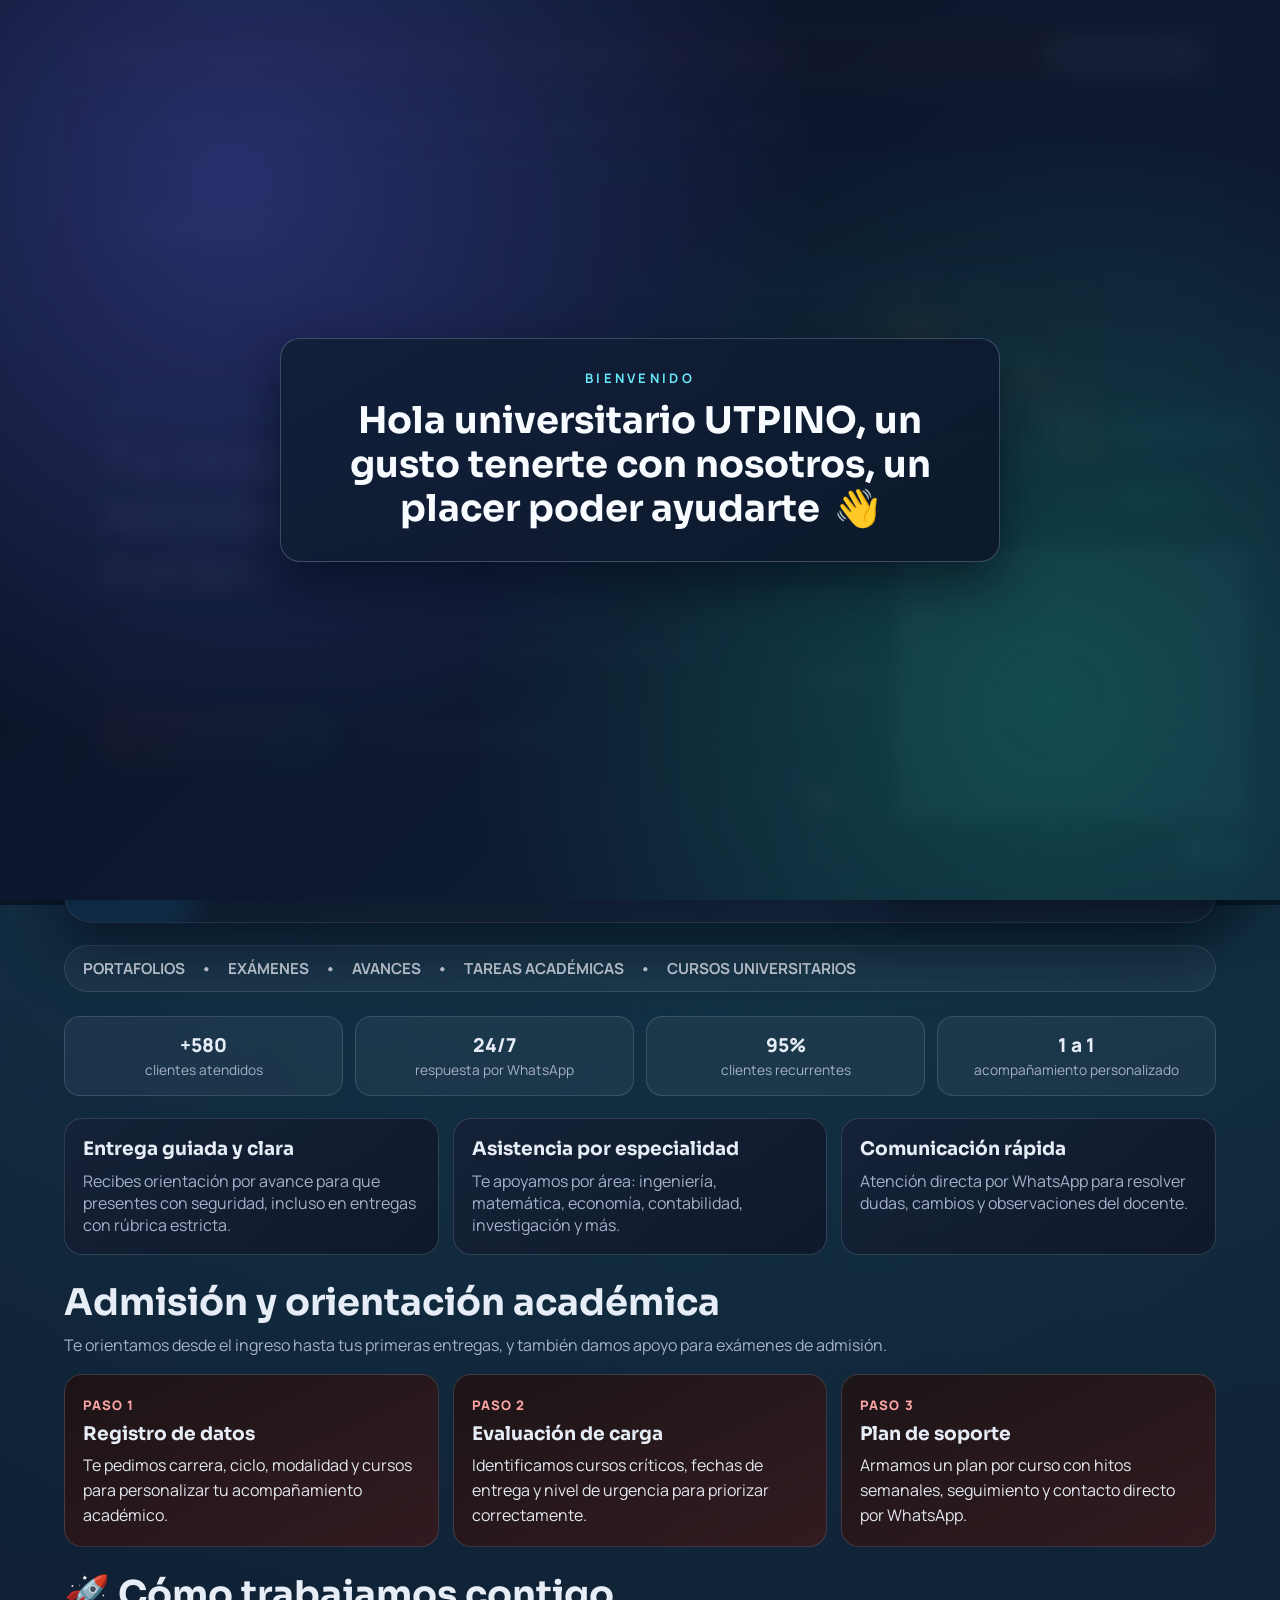
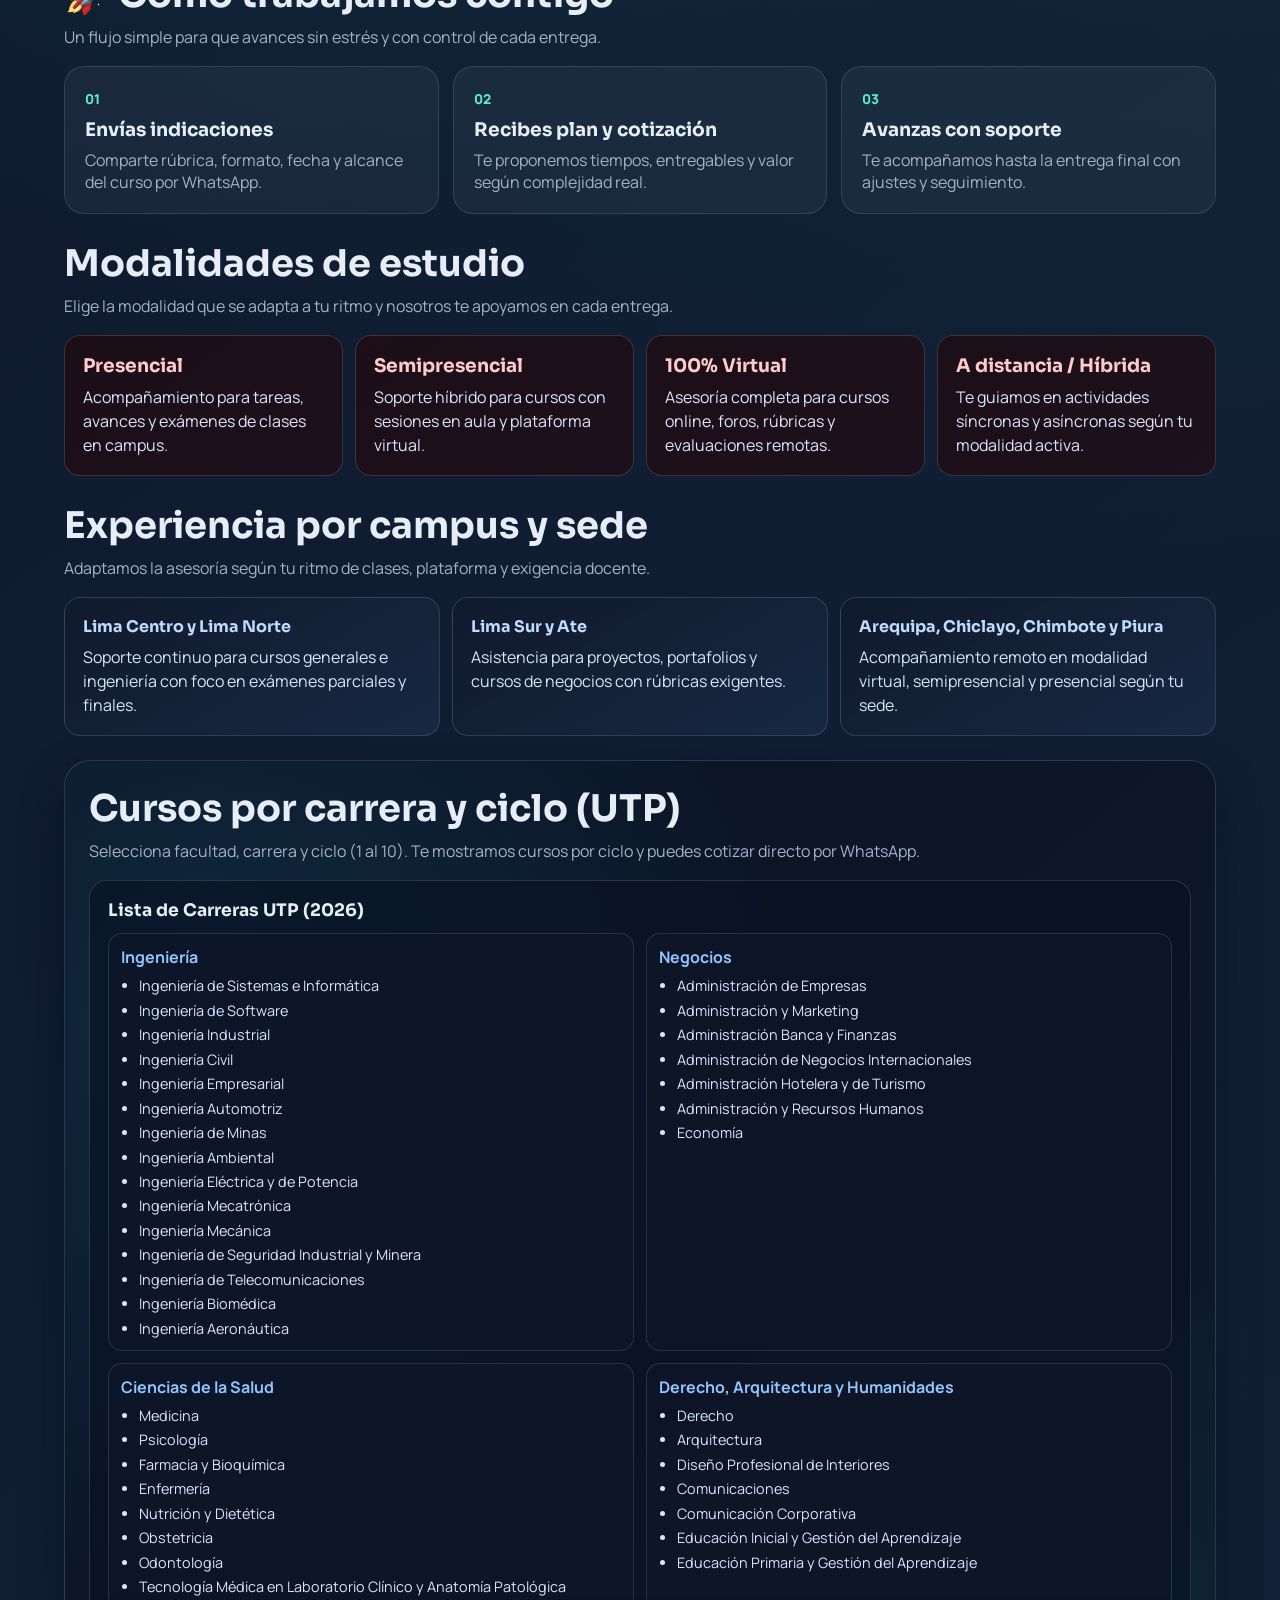
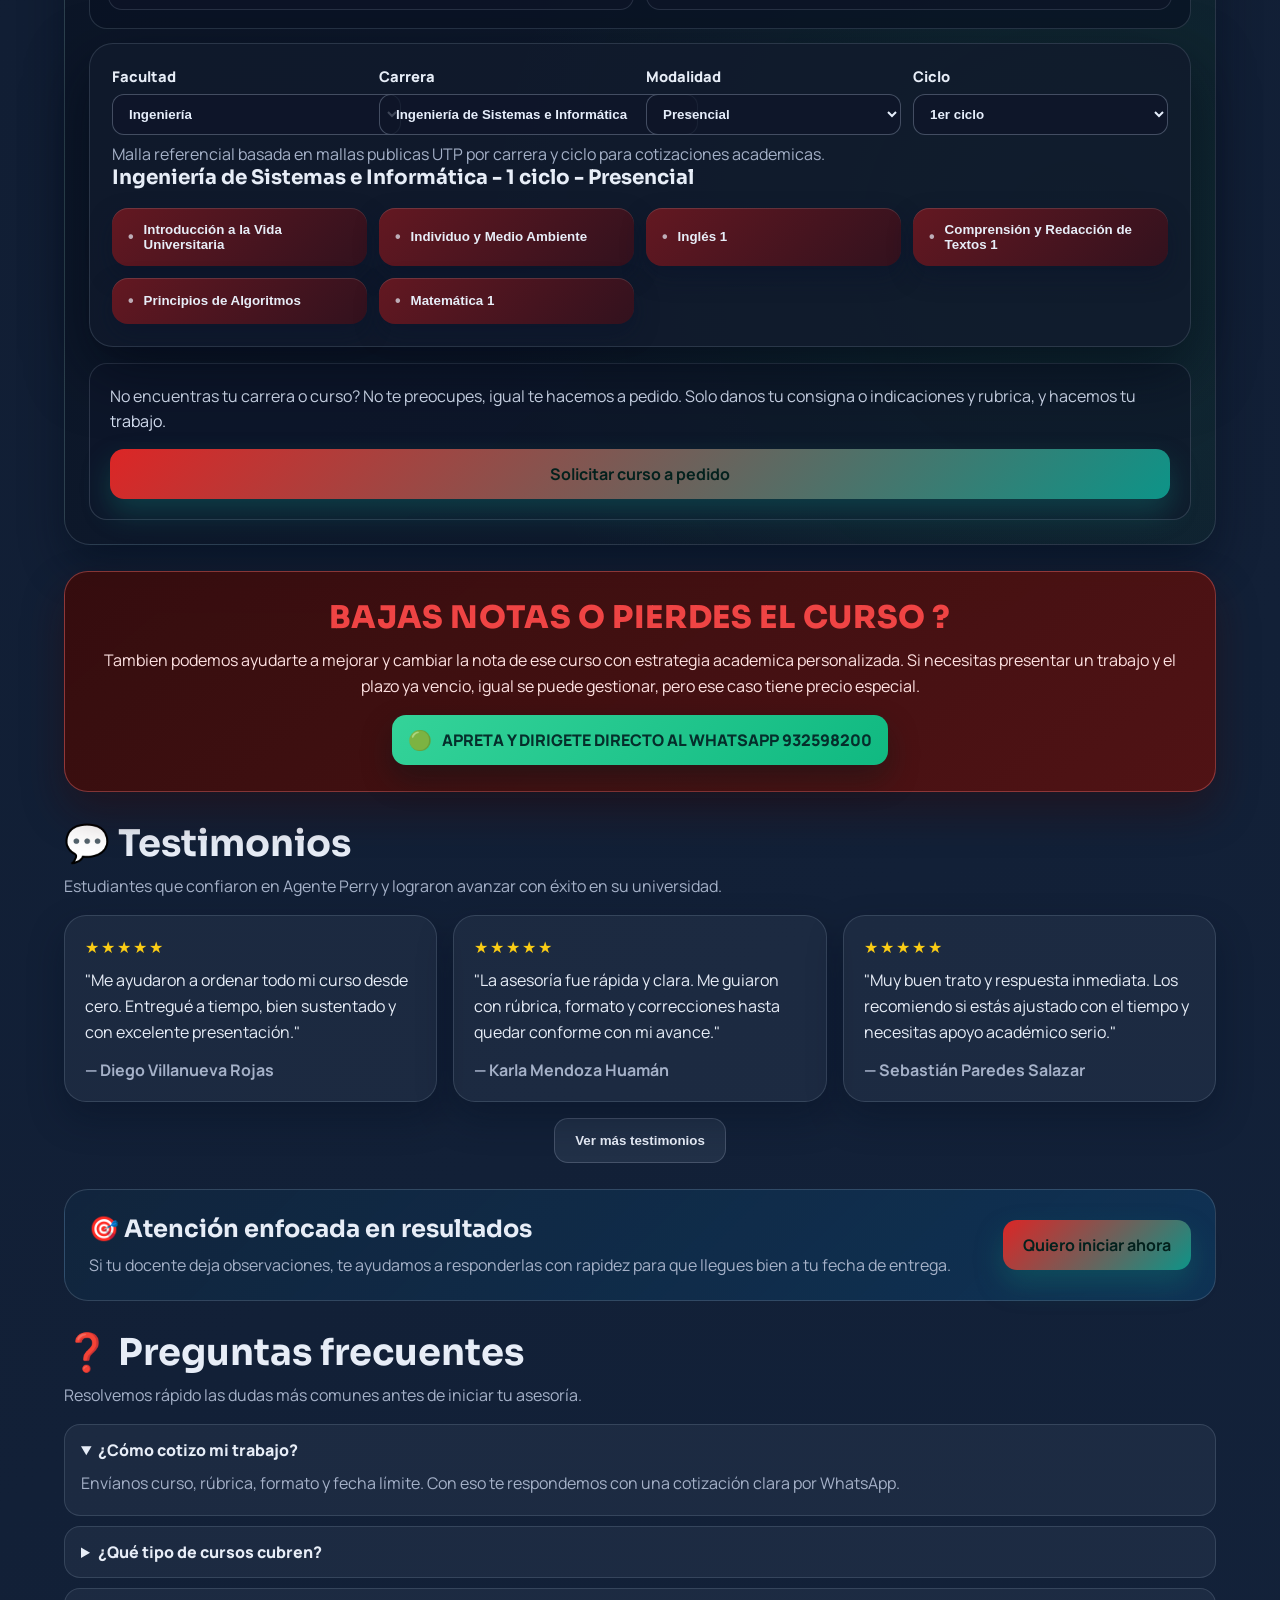
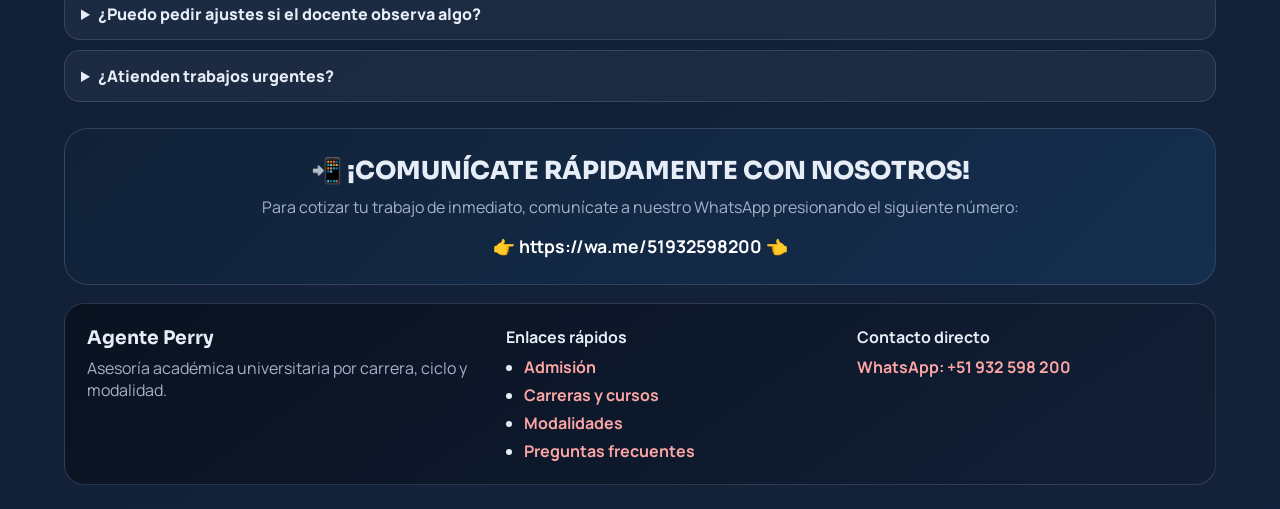
==== commit d6c175e4: "chore: update admission CTA to 'Pide ayuda ahora' and mention admission exams" ====
--- a/index.html
+++ b/index.html
@@ -47,8 +47,8 @@
 
     <div class="page-shell">
         <div class="portal-topbar">
-            <p>Proceso de admisión activo 2026 | Atención académica para todas las modalidades UTP</p>
-            <a href="https://wa.me/51932598200?text=Hola%20Agente%20Perry%2C%20quiero%20informacion%20de%20admision." target="_blank" rel="noopener" data-track-whatsapp="topbar-admision" data-track-label="admision-topbar">Asesoría por WhatsApp</a>
+            <p>Proceso de admisión activo 2026 | También damos apoyo para exámenes de admisión y modalidad UTP</p>
+            <a href="https://wa.me/51932598200?text=Hola%20Agente%20Perry%2C%20quiero%20ayuda%20ahora%20con%20admision%20o%20examen%20de%20admision." target="_blank" rel="noopener" data-track-whatsapp="topbar-admision" data-track-label="admision-topbar">Pide ayuda ahora</a>
         </div>
 
         <nav class="portal-nav" aria-label="Navegación principal">
@@ -152,7 +152,7 @@
             <section class="admission-section" id="admision">
                 <div class="section-heading">
                     <h2>Admisión y orientación académica</h2>
-                    <p>Te orientamos desde el ingreso hasta tus primeras entregas para que avances con orden y resultados.</p>
+                    <p>Te orientamos desde el ingreso hasta tus primeras entregas, y también damos apoyo para exámenes de admisión.</p>
                 </div>
                 <div class="admission-grid">
                     <article class="admission-card">
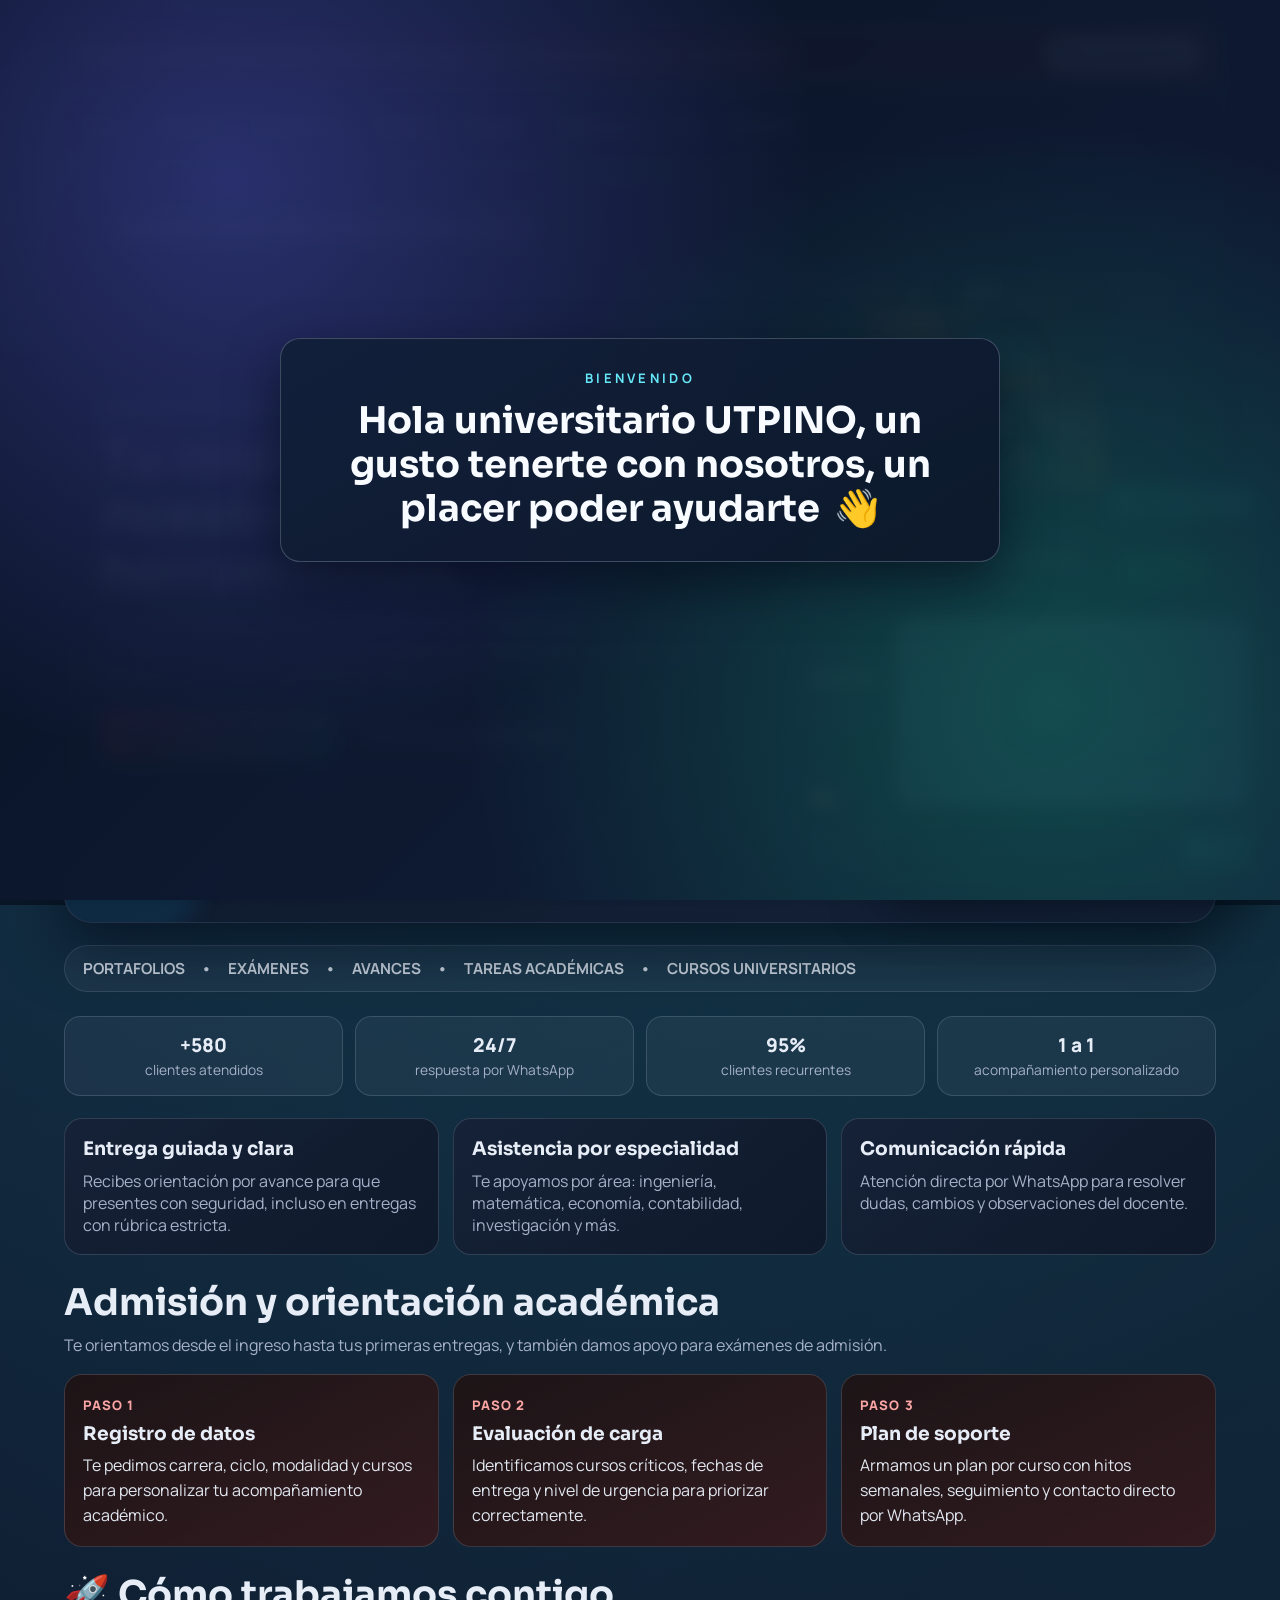
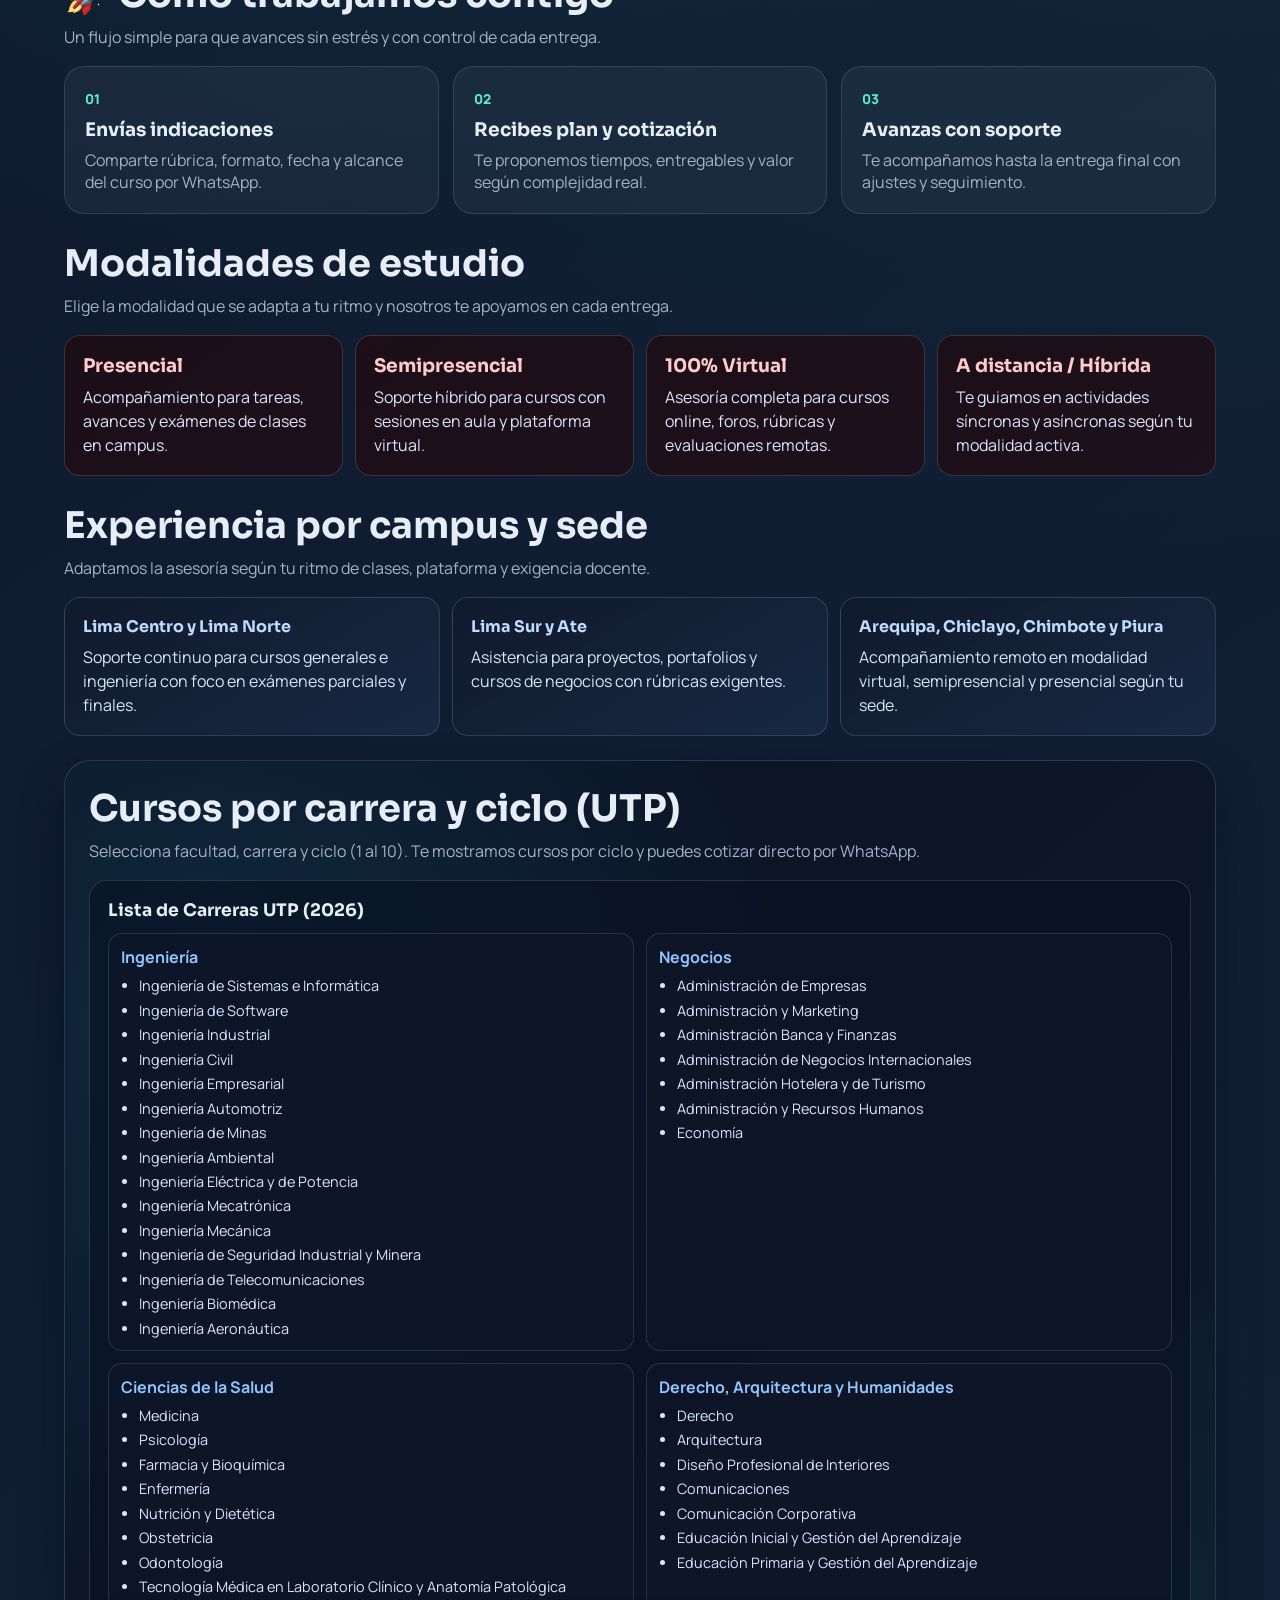
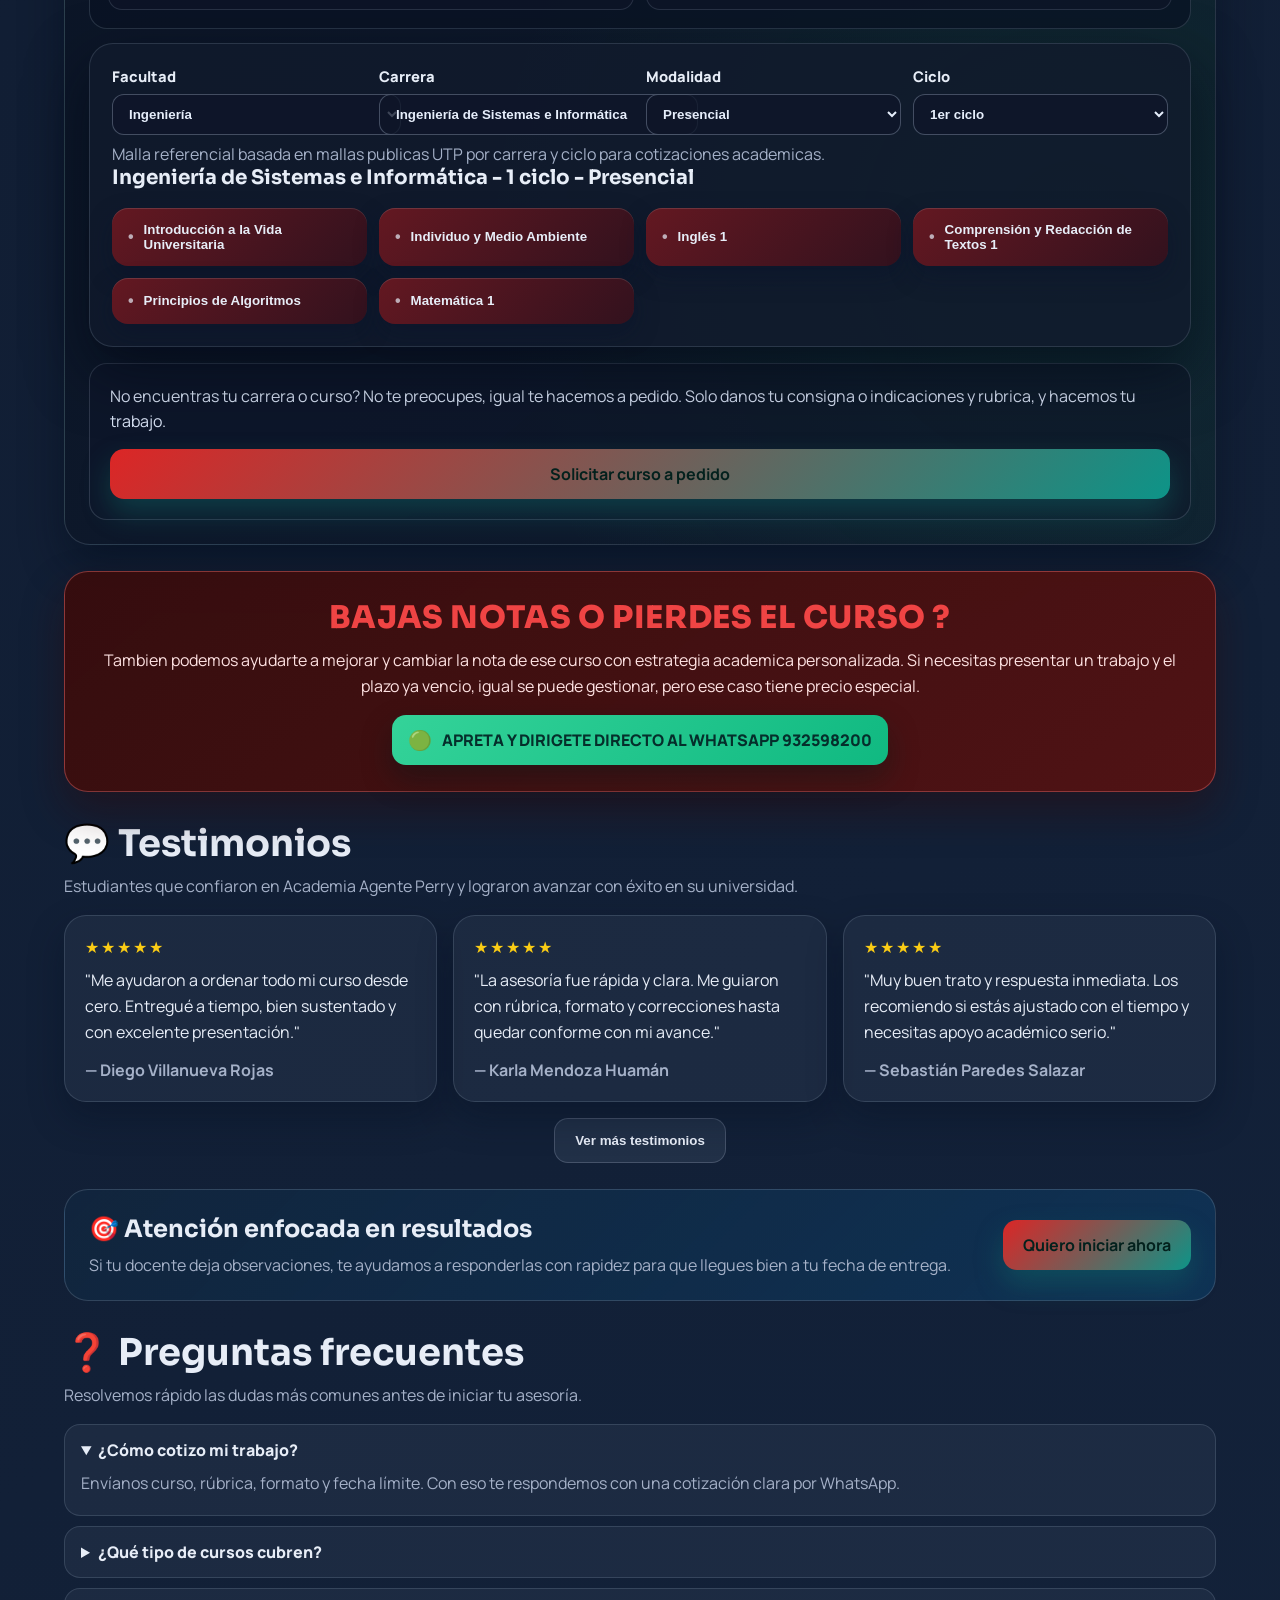
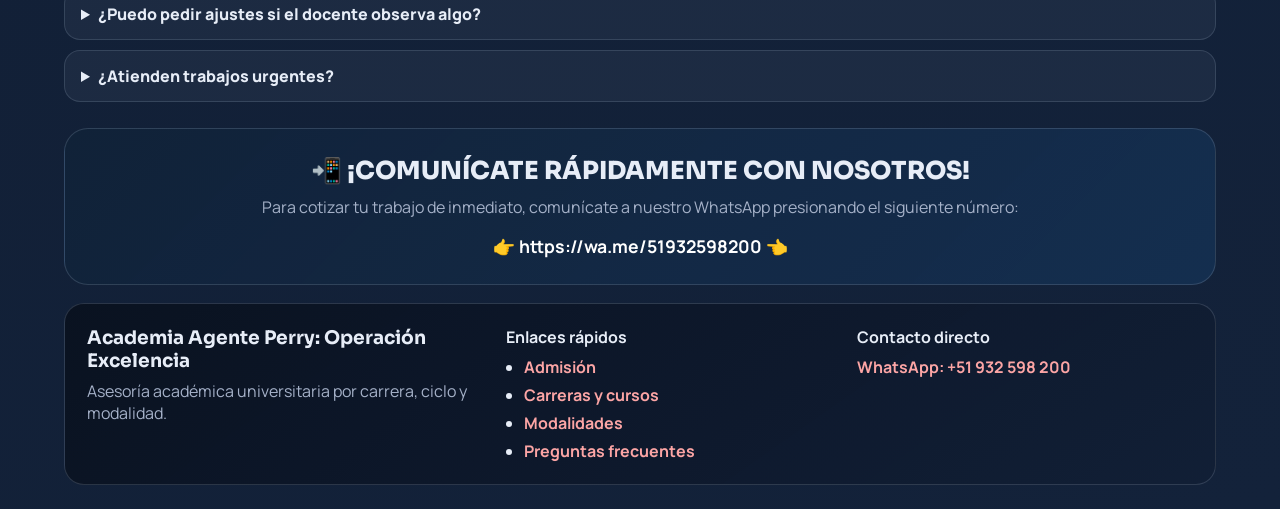
==== commit 7949f0b0: "feat: rebrand to Operacion Excelencia and broaden assistant to general Q&A" ====
--- a/index.html
+++ b/index.html
@@ -3,16 +3,16 @@
 <head>
     <meta charset="UTF-8">
     <meta name="viewport" content="width=device-width, initial-scale=1.0">
-    <title>Agente Perry | Asesoría Académica</title>
+    <title>Academia Agente Perry: Operación Excelencia</title>
     <meta name="description" content="Asesoría académica exclusiva para universitarios: tareas, avances, portafolios, exámenes y cursos de ingeniería, matemáticas, economía y más.">
     <meta name="theme-color" content="#071a33">
     <meta property="og:type" content="website">
-    <meta property="og:title" content="Agente Perry | Asesoría Académica">
+    <meta property="og:title" content="Academia Agente Perry: Operación Excelencia">
     <meta property="og:description" content="Apoyo universitario en tareas, exámenes, portafolios y avances con atención por WhatsApp.">
     <meta property="og:image" content="descarga.jpeg">
     <meta property="og:locale" content="es_PE">
     <meta name="twitter:card" content="summary_large_image">
-    <meta name="twitter:title" content="Agente Perry | Asesoría Académica">
+    <meta name="twitter:title" content="Academia Agente Perry: Operación Excelencia">
     <meta name="twitter:description" content="Asesoría académica para universitarios con atención rápida por WhatsApp.">
     <meta name="twitter:image" content="descarga.jpeg">
     <meta name="keywords" content="asesoria academica, apoyo universitario, tareas universitarias, portafolio, examenes, cotizar tareas">
@@ -63,11 +63,11 @@
         </nav>
 
         <header class="hero" id="inicio">
-            <div class="hero-badge">🐾 Agente Perry</div>
+            <div class="hero-badge">Academia Agente Perry: Operación Excelencia</div>
             <div class="hero-layout">
                 <div class="hero-copy">
                     <p class="eyebrow">ASESORÍA ACADÉMICA EXCLUSIVA PARA UNIVERSITARIOS! 🎓</p>
-                    <h1>Tu respaldo para aprobar con éxito cada curso.</h1>
+                    <h1>Tu misión es aprobar, la nuestra es darte las herramientas.</h1>
                     <p class="lead">
                         ¿Tienes dificultades con la universidad? ¡Nosotros resolvemos con éxito tus materias y aseguramos tus notas (19/20)!
                         Contamos con un grupo de amplia experiencia académica dispuesto a apoyarte en todo tu ciclo.
@@ -318,7 +318,7 @@
             <section class="testimonials" id="testimonios">
                 <div class="section-heading">
                     <h2>💬 Testimonios</h2>
-                    <p>Estudiantes que confiaron en Agente Perry y lograron avanzar con éxito en su universidad.</p>
+                    <p>Estudiantes que confiaron en Academia Agente Perry y lograron avanzar con éxito en su universidad.</p>
                 </div>
 
                 <div class="testimonial-grid" id="testimonial-grid">
@@ -388,7 +388,7 @@
 
         <footer class="portal-footer">
             <div>
-                <h3>Agente Perry</h3>
+                <h3>Academia Agente Perry: Operación Excelencia</h3>
                 <p>Asesoría académica universitaria por carrera, ciclo y modalidad.</p>
             </div>
             <div>
@@ -420,7 +420,7 @@
         <div class="assistant-panel" id="assistant-panel">
             <div class="assistant-header">
                 <div>
-                    <strong>Agente Perry</strong>
+                    <strong>Academia Agente Perry</strong>
                     <span>Online para ayudarte</span>
                 </div>
                 <div class="assistant-actions">
@@ -435,7 +435,7 @@
 
             <div class="assistant-messages" id="assistant-messages">
                 <div class="message bot intro-message">
-                    ¡Qué tal crack! Soy Agente Perry, tu asistente virtual de asesorías académicas y exámenes 👋. Estoy aquí para ayudarte en cursos, tareas, portafolios, avances y evaluaciones con enfoque profesional, respuestas claras y buena vibra. Si andas ajustado con tiempos o con la nota, te acompaño paso a paso para organizar todo de forma estratégica. Puedes preguntarme cualquier cosa y te respondo con seriedad académica, pero sin perder cercanía. Si deseas cerrar más rápido, te atiendo por WhatsApp al 932598200. Att. Perry.
+                    ¡Hola! Soy el asistente virtual de Academia Agente Perry: Operación Excelencia. Puedo responder consultas de cualquier tema y también ayudarte en asesorías académicas, exámenes y admisión. Si deseas apoyo directo, también te atendemos por WhatsApp al 932598200.
                 </div>
             </div>
 
@@ -941,7 +941,7 @@
             urgency: false,
             history: []
         };
-        const assistantPresentationMessage = '¡Qué tal crack! Soy Agente Perry, tu asistente virtual de asesorías académicas y exámenes 👋. Estoy aquí para ayudarte en cursos, tareas, portafolios, avances y evaluaciones con enfoque profesional, respuestas claras y buena vibra. Si andas ajustado con tiempos o con la nota, te acompaño paso a paso para organizar todo de forma estratégica. Puedes preguntarme cualquier cosa y te respondo con seriedad académica, pero sin perder cercanía. Si deseas cerrar más rápido, te atiendo por WhatsApp al 932598200. Att. Perry.';
+        const assistantPresentationMessage = '¡Hola! Soy el asistente virtual de Academia Agente Perry: Operación Excelencia. Puedo responder preguntas de cualquier tema y también apoyarte en asesorías académicas, exámenes y admisión. Si quieres atención directa, te atendemos por WhatsApp al 932598200.';
         const assistantPositionKey = 'assistant_widget_position';
         let isDraggingAssistant = false;
         let suppressToggleClick = false;
@@ -1068,13 +1068,13 @@
 
             if (assistantState.topic) {
                 const deadlineHint = assistantState.deadline ? ` para ${assistantState.deadline}` : '';
-                return `Perfecto, te apoyo con ${assistantState.topic}${deadlineHint}. Envíame curso, rúbrica y lo que te pidió el docente para orientarte mejor.`;
+                return `Perfecto, te apoyo con ${assistantState.topic}${deadlineHint}. Si quieres, te doy una guía rápida paso a paso o te ayudo a resolver una duda puntual ahora mismo.`;
             }
 
             return randomChoice([
-                'Claro crack, cuéntame de qué trata tu trabajo y te ayudo a organizarlo.',
-                'Te ayudo con eso. Pásame curso, tema y fecha límite para darte una mejor guía.',
-                'Perfecto, envíame las indicaciones del docente y te respondo con un plan claro.'
+                'Claro, te ayudo con esa consulta. Cuéntame el tema exacto y te respondo de forma clara y directa.',
+                'Sí, puedo ayudarte con eso. Escribe tu pregunta completa y te doy una respuesta útil paso a paso.',
+                'Perfecto, dime exactamente qué quieres resolver y te explico en simple, incluso si es de un tema general.'
             ]);
         }
 
@@ -1382,7 +1382,7 @@
         {
             "@context": "https://schema.org",
             "@type": "LocalBusiness",
-            "name": "Agente Perry | Asesoria Academica",
+            "name": "Academia Agente Perry: Operacion Excelencia",
             "description": "Apoyo academico para universitarios en tareas, avances, examenes y portafolios.",
             "url": "https://example.com",
             "image": "descarga.jpeg",
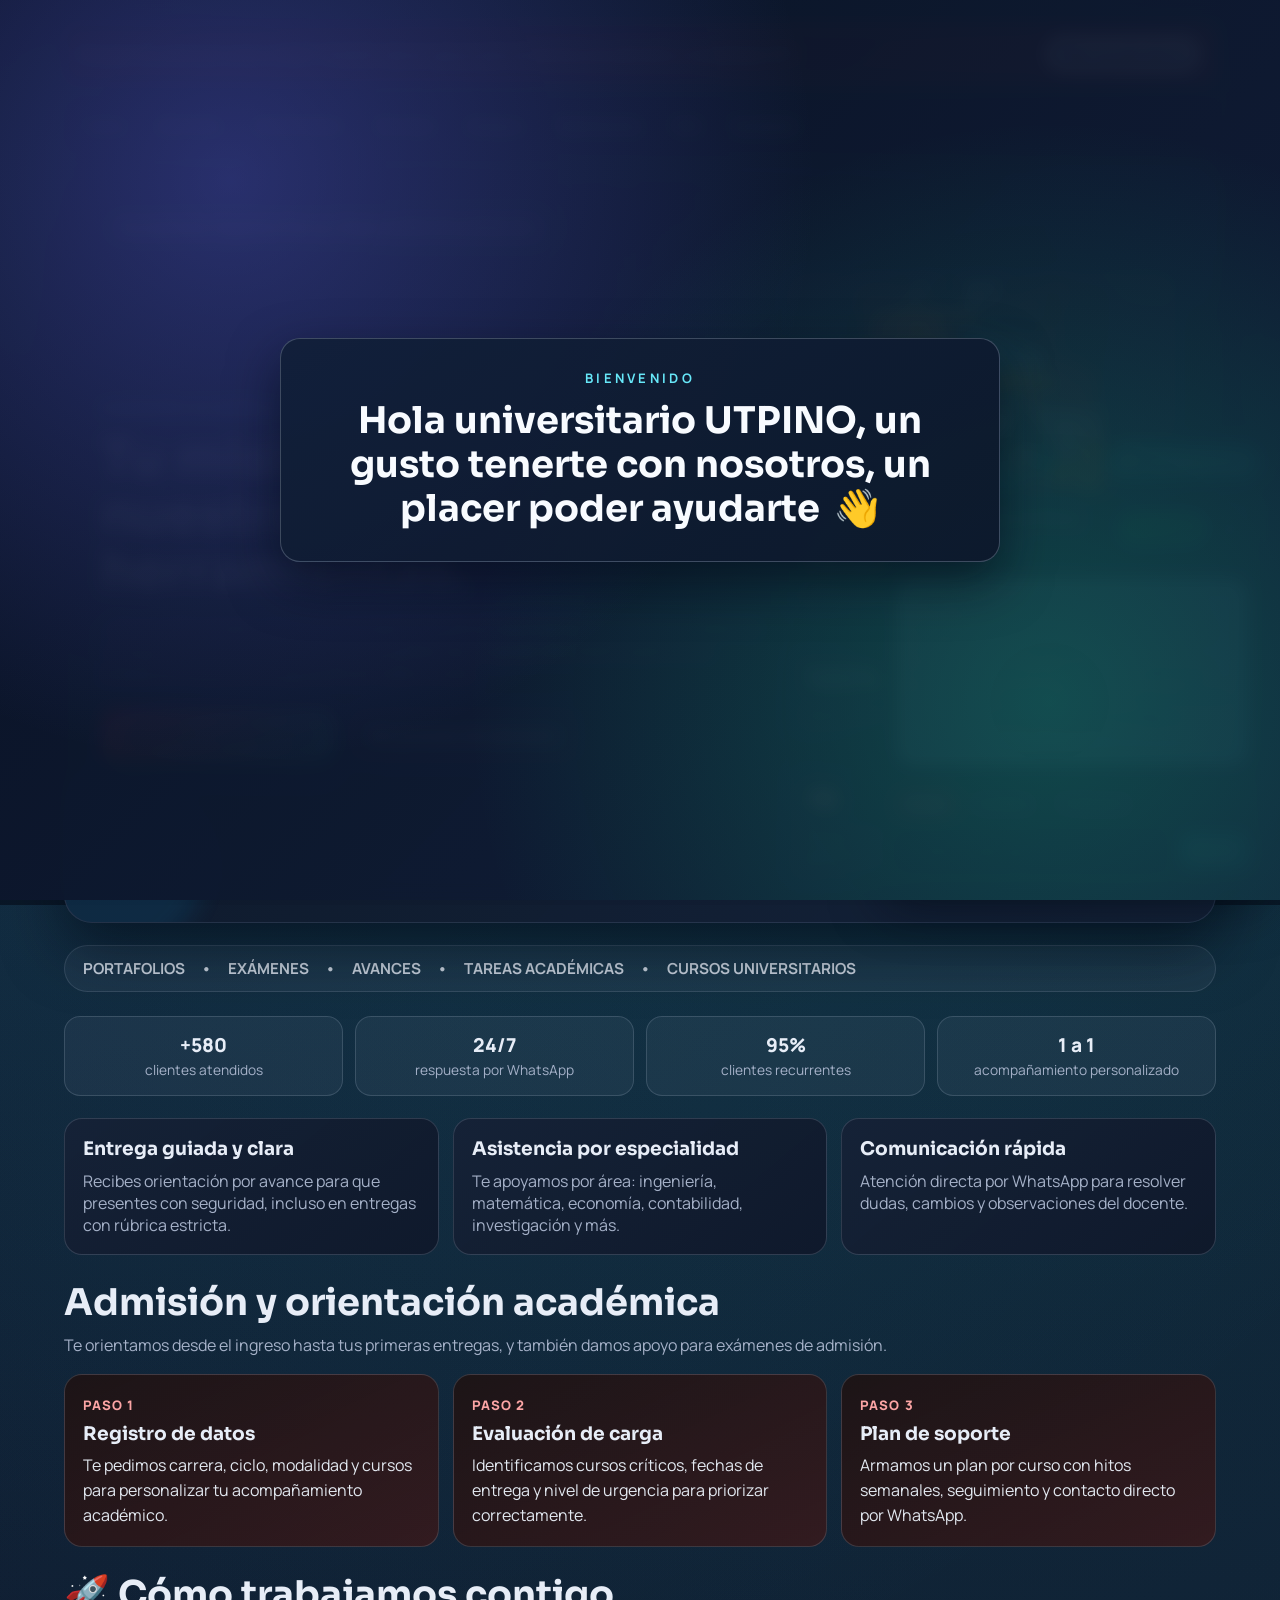
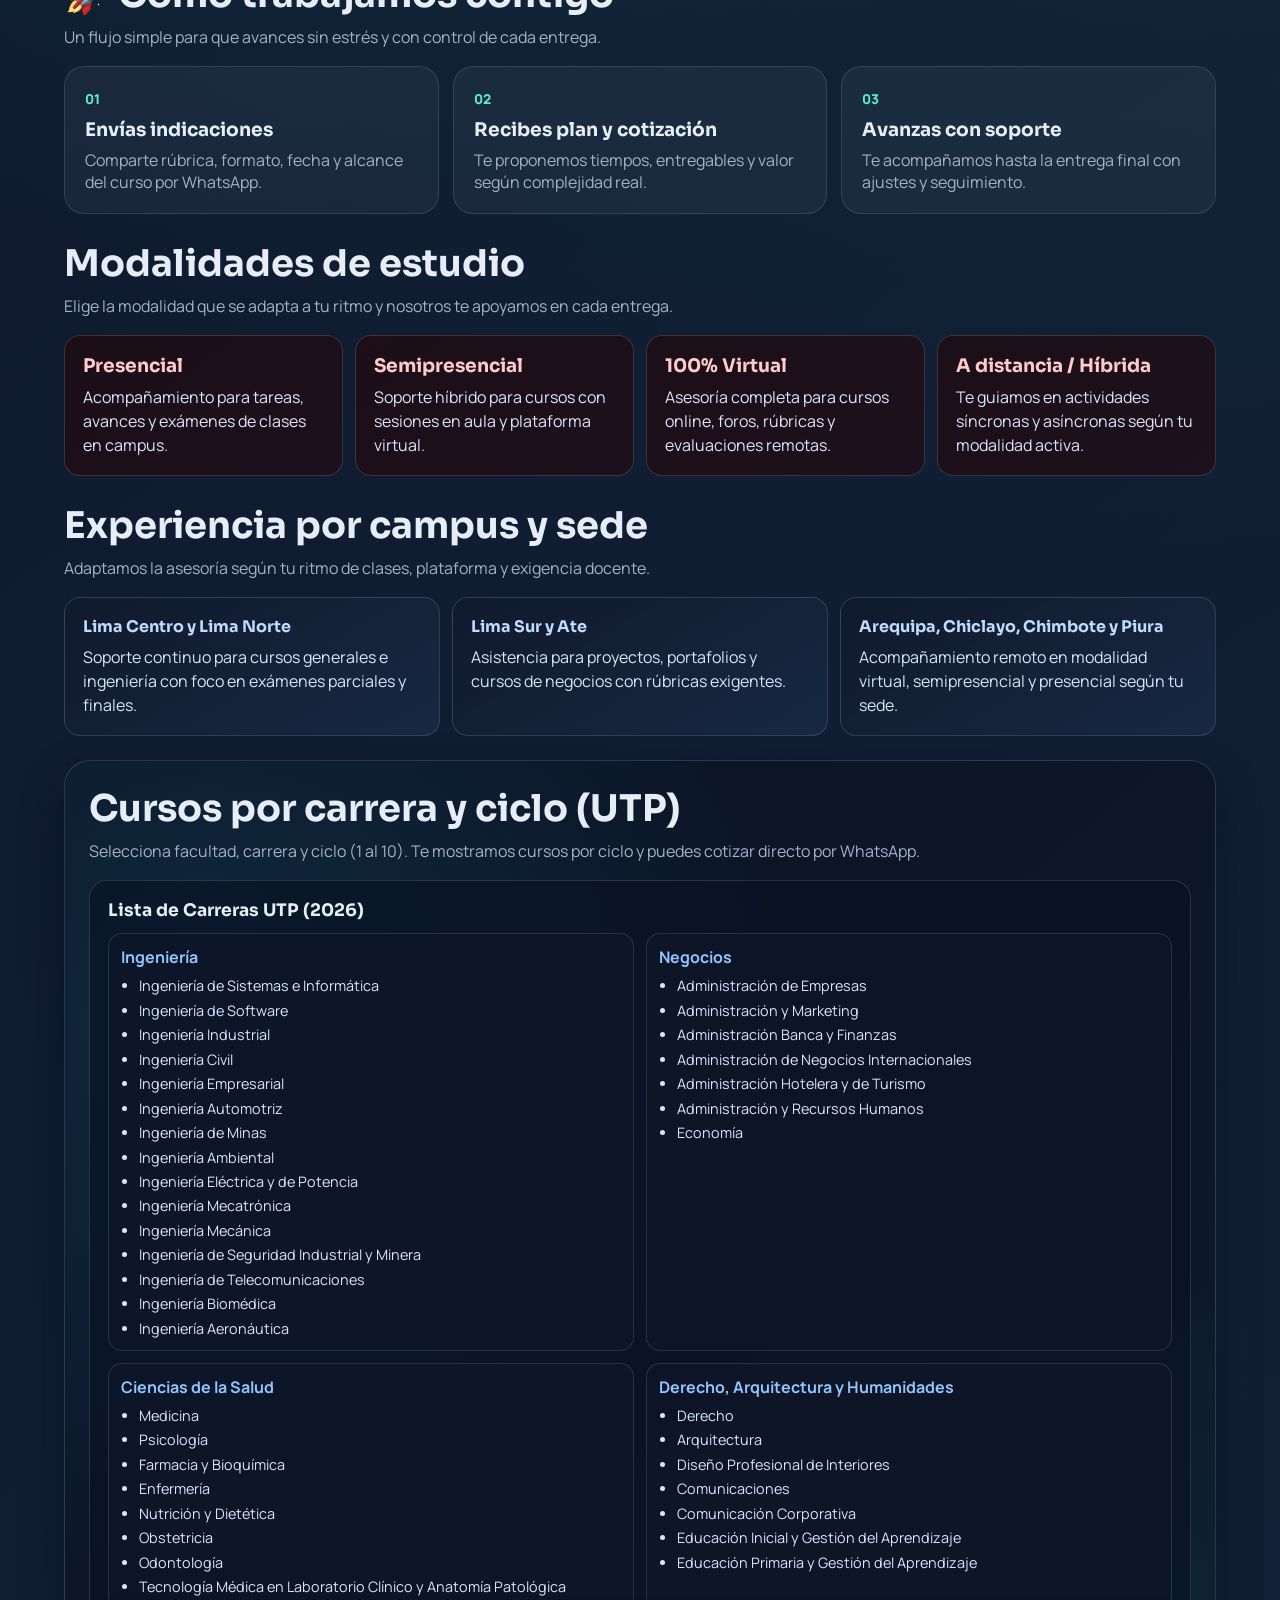
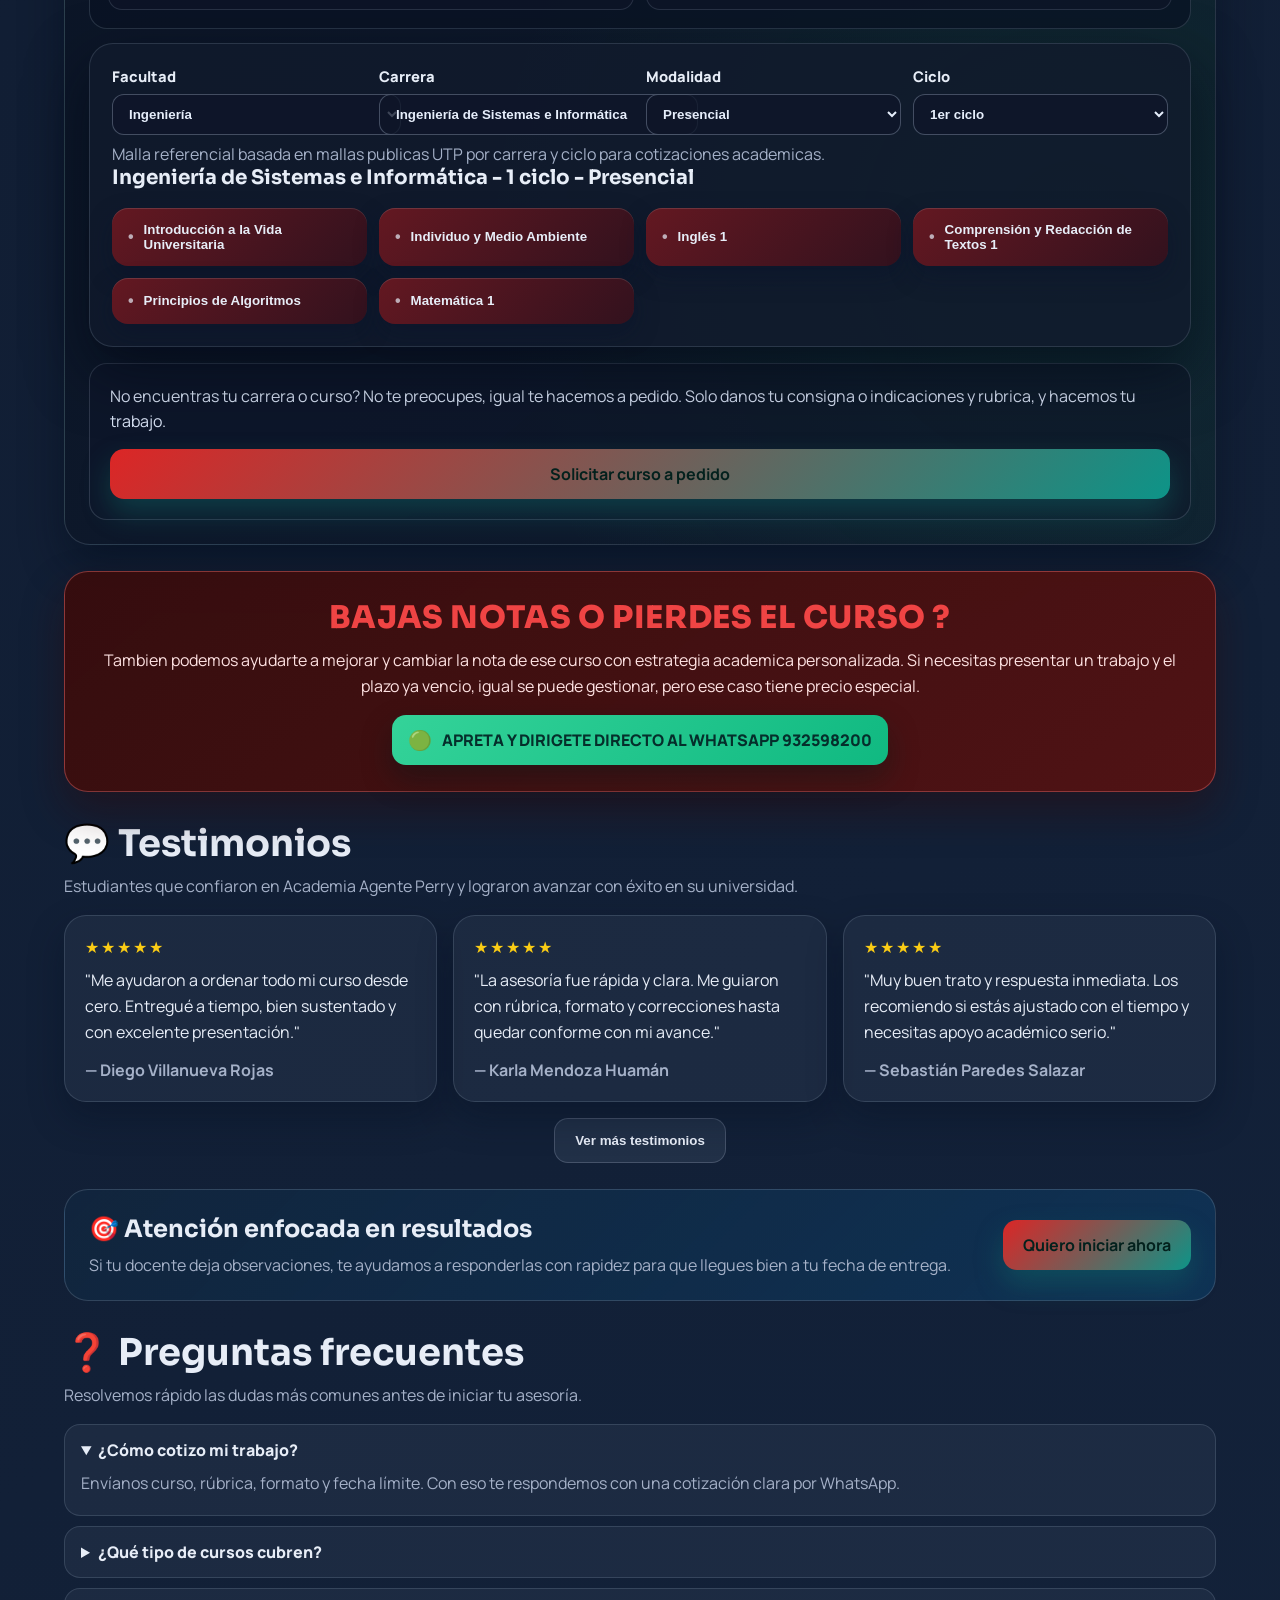
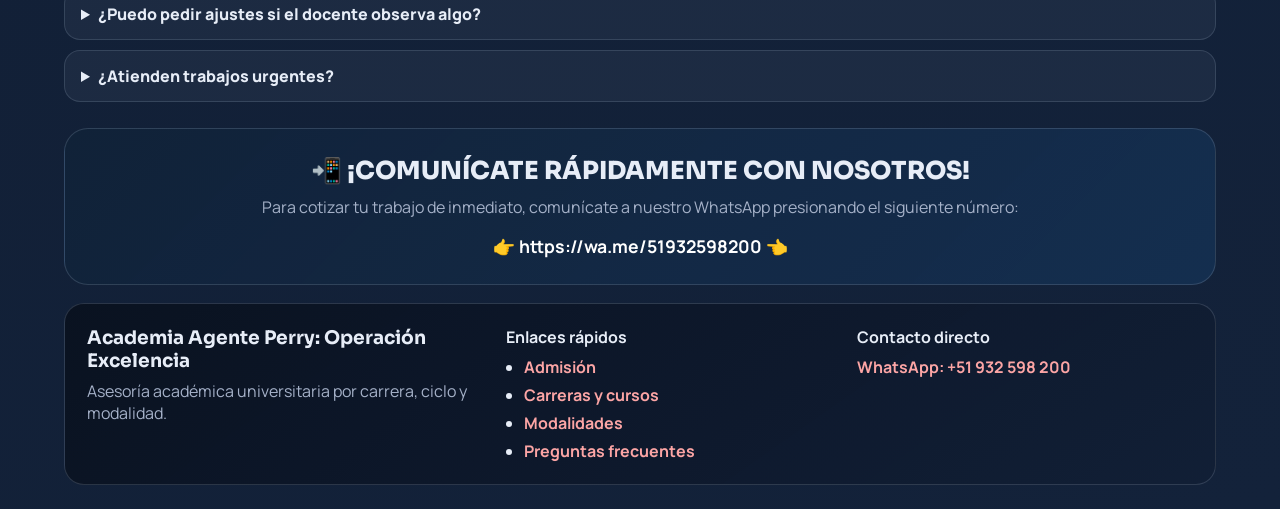
==== commit 4fa5fdd9: "feat: add assistant response modes (rapida, detallada, profesional)" ====
--- a/index.html
+++ b/index.html
@@ -437,6 +437,12 @@
                 <div class="message bot intro-message">
                     ¡Hola! Soy el asistente virtual de Academia Agente Perry: Operación Excelencia. Puedo responder consultas de cualquier tema y también ayudarte en asesorías académicas, exámenes y admisión. Si deseas apoyo directo, también te atendemos por WhatsApp al 932598200.
                 </div>
+            </div>
+
+            <div class="assistant-mode-bar" id="assistant-mode-bar" aria-label="Modo de respuesta">
+                <button type="button" class="assistant-mode-btn is-active" data-mode="rapida">Rápida</button>
+                <button type="button" class="assistant-mode-btn" data-mode="detallada">Detallada</button>
+                <button type="button" class="assistant-mode-btn" data-mode="profesional">Profesional</button>
             </div>
 
             <form class="assistant-form" id="assistant-form">
@@ -931,6 +937,8 @@
         const assistantForm = document.getElementById('assistant-form');
         const assistantInput = document.getElementById('assistant-input');
         const assistantMessages = document.getElementById('assistant-messages');
+        const assistantModeBar = document.getElementById('assistant-mode-bar');
+        const assistantModeButtons = document.querySelectorAll('.assistant-mode-btn');
         const assistantClose = document.getElementById('assistant-close');
         const assistantRestore = document.getElementById('assistant-restore');
         const quickChips = document.querySelectorAll('.quick-chip');
@@ -939,6 +947,7 @@
             topic: '',
             deadline: '',
             urgency: false,
+            responseMode: 'rapida',
             history: []
         };
         const assistantPresentationMessage = '¡Hola! Soy el asistente virtual de Academia Agente Perry: Operación Excelencia. Puedo responder preguntas de cualquier tema y también apoyarte en asesorías académicas, exámenes y admisión. Si quieres atención directa, te atendemos por WhatsApp al 932598200.';
@@ -988,6 +997,17 @@
 
         function normalizeText(text) {
             return text.toLowerCase().normalize('NFD').replace(/[\u0300-\u036f]/g, '');
+        }
+
+        function buildModeReply(options) {
+            const selected = assistantState.responseMode || 'rapida';
+            if (selected === 'detallada') {
+                return options.detallada;
+            }
+            if (selected === 'profesional') {
+                return options.profesional;
+            }
+            return options.rapida;
         }
 
         function isPaymentQuery(text) {
@@ -1051,30 +1071,62 @@
             }
 
             if (alreadyInExam && !hasTimeInfo) {
-                return 'Entendido crack ⏱️. Si ya estas en examen, dime cuanto tiempo te queda y te ayudo a priorizar rapido y con cabeza fria 😎.';
+                return buildModeReply({
+                    rapida: 'Entendido. Si ya estás en examen, dime cuánto tiempo te queda y te ayudo a priorizar rápido.',
+                    detallada: 'Entendido. Si ya estás en examen, dime exactamente cuántos minutos te quedan, qué tipo de preguntas vienen y qué parte te complica. Con eso te doy un orden de respuesta para aprovechar mejor el tiempo.',
+                    profesional: 'Entendido. Indícame el tiempo restante y el tipo de evaluación para proponerte una estrategia de priorización inmediata y eficaz.'
+                });
             }
 
             if (mentionsExam && !alreadyInExam) {
-                return 'Perfecto, te apoyo con ese examen 📘. ¿Que fecha es, a que hora empieza y que temas entran?';
+                return buildModeReply({
+                    rapida: 'Perfecto, te apoyo con ese examen. ¿Qué fecha es y qué temas entran?',
+                    detallada: 'Perfecto, te apoyo con ese examen. Pásame fecha, hora, temas y tipo de evaluación (objetiva, desarrollo o mixto), y te preparo una guía práctica de estudio.',
+                    profesional: 'Con gusto te apoyo. Comparte fecha, hora y temario del examen para estructurar una preparación enfocada y eficiente.'
+                });
             }
 
             if (text.includes('precio') || text.includes('costo') || text.includes('cotizar') || text.includes('cuanto')) {
-                return 'El precio depende de la rúbrica, dificultad y fecha de entrega 💰. Si me compartes esos 3 datos, te doy una cotización más precisa.';
+                return buildModeReply({
+                    rapida: 'El precio depende de rúbrica, dificultad y fecha de entrega. Si me pasas esos 3 datos, te cotizo exacto.',
+                    detallada: 'El precio se calcula según la complejidad real, la rúbrica solicitada y el tiempo disponible. Si me envías curso, tipo de trabajo y fecha límite, te doy una cotización precisa.',
+                    profesional: 'La cotización se define por complejidad, rúbrica y urgencia de entrega. Compárteme esos datos y te brindaré una propuesta exacta.'
+                });
             }
 
             if (text.includes('whatsapp') || text.includes('numero') || text.includes('número') || text.includes('contacto')) {
-                return `Claro crack 📲. Escríbeme por WhatsApp aquí: ${whatsappLink} y envíame las indicaciones completas.`;
+                return buildModeReply({
+                    rapida: `Claro, escríbeme por WhatsApp: ${whatsappLink}.`,
+                    detallada: `Claro. Escríbeme por WhatsApp aquí: ${whatsappLink} y envíame tema, objetivo y fecha para ayudarte mejor.`,
+                    profesional: `Con gusto. Puedes contactarme por WhatsApp en ${whatsappLink} para una atención directa.`
+                });
             }
 
             if (assistantState.topic) {
                 const deadlineHint = assistantState.deadline ? ` para ${assistantState.deadline}` : '';
-                return `Perfecto, te apoyo con ${assistantState.topic}${deadlineHint}. Si quieres, te doy una guía rápida paso a paso o te ayudo a resolver una duda puntual ahora mismo.`;
+                return buildModeReply({
+                    rapida: `Perfecto, te apoyo con ${assistantState.topic}${deadlineHint}. Dime tu duda puntual y la resolvemos.`,
+                    detallada: `Perfecto, te apoyo con ${assistantState.topic}${deadlineHint}. Si quieres, te doy una guía paso a paso con enfoque práctico para que avances sin perder tiempo.`,
+                    profesional: `Perfecto, te apoyo con ${assistantState.topic}${deadlineHint}. Indícame el objetivo específico y te brindaré una orientación clara y estructurada.`
+                });
             }
 
             return randomChoice([
-                'Claro, te ayudo con esa consulta. Cuéntame el tema exacto y te respondo de forma clara y directa.',
-                'Sí, puedo ayudarte con eso. Escribe tu pregunta completa y te doy una respuesta útil paso a paso.',
-                'Perfecto, dime exactamente qué quieres resolver y te explico en simple, incluso si es de un tema general.'
+                buildModeReply({
+                    rapida: 'Claro, te ayudo con esa consulta. Dime el tema exacto.',
+                    detallada: 'Claro, te ayudo con esa consulta. Escribe tu pregunta completa y te respondo con una explicación clara y útil.',
+                    profesional: 'Con gusto te ayudo. Formula tu consulta y te responderé de manera clara, precisa y estructurada.'
+                }),
+                buildModeReply({
+                    rapida: 'Sí, puedo ayudarte con eso. Cuéntame qué quieres resolver.',
+                    detallada: 'Sí, puedo ayudarte con eso. Dime contexto, objetivo y limitaciones, y te doy una respuesta bien enfocada.',
+                    profesional: 'Sí, puedo ayudarte con eso. Indícame el objetivo y te propongo la mejor ruta de solución.'
+                }),
+                buildModeReply({
+                    rapida: 'Perfecto, dime tu consulta y vamos directo al punto.',
+                    detallada: 'Perfecto, dime tu consulta y te doy una respuesta paso a paso, incluso si es de un tema general.',
+                    profesional: 'Perfecto, comparte tu consulta y te brindaré una respuesta técnica y accionable.'
+                })
             ]);
         }
 
@@ -1099,7 +1151,8 @@
                         context: {
                             topic: assistantState.topic,
                             deadline: assistantState.deadline,
-                            urgency: assistantState.urgency
+                            urgency: assistantState.urgency,
+                            responseMode: assistantState.responseMode
                         }
                     }),
                     signal: controller.signal
@@ -1341,6 +1394,22 @@
             assistantToggle.setAttribute('aria-expanded', String(isOpen));
         });
 
+        if (assistantModeBar && assistantModeButtons.length) {
+            assistantModeBar.addEventListener('click', (event) => {
+                const button = event.target.closest('.assistant-mode-btn');
+                if (!button) {
+                    return;
+                }
+
+                assistantState.responseMode = button.dataset.mode || 'rapida';
+                assistantModeButtons.forEach((item) => {
+                    item.classList.toggle('is-active', item === button);
+                });
+
+                trackEvent('assistant_mode_change', { mode: assistantState.responseMode });
+            });
+        }
+
         quickChips.forEach((chip) => {
             chip.addEventListener('click', async () => {
                 const value = chip.dataset.query.trim();
--- a/style.css
+++ b/style.css
@@ -1138,6 +1138,35 @@
     border-radius: 999px;
 }
 
+.assistant-mode-bar {
+    display: flex;
+    gap: 8px;
+    padding: 10px 12px 0;
+    background: rgba(255, 255, 255, 0.04);
+}
+
+.assistant-mode-btn {
+    border: 1px solid rgba(148, 163, 184, 0.28);
+    border-radius: 999px;
+    background: rgba(15, 23, 42, 0.72);
+    color: #dbeafe;
+    font-weight: 700;
+    font-size: 0.76rem;
+    padding: 7px 10px;
+    cursor: pointer;
+    transition: background 0.2s ease, border-color 0.2s ease;
+}
+
+.assistant-mode-btn:hover {
+    border-color: rgba(248, 113, 113, 0.6);
+}
+
+.assistant-mode-btn.is-active {
+    border-color: rgba(248, 113, 113, 0.85);
+    background: linear-gradient(135deg, rgba(127, 29, 29, 0.82), rgba(185, 28, 28, 0.78));
+    color: #fff5f5;
+}
+
 .message {
     padding: 12px 13px;
     border-radius: 16px;
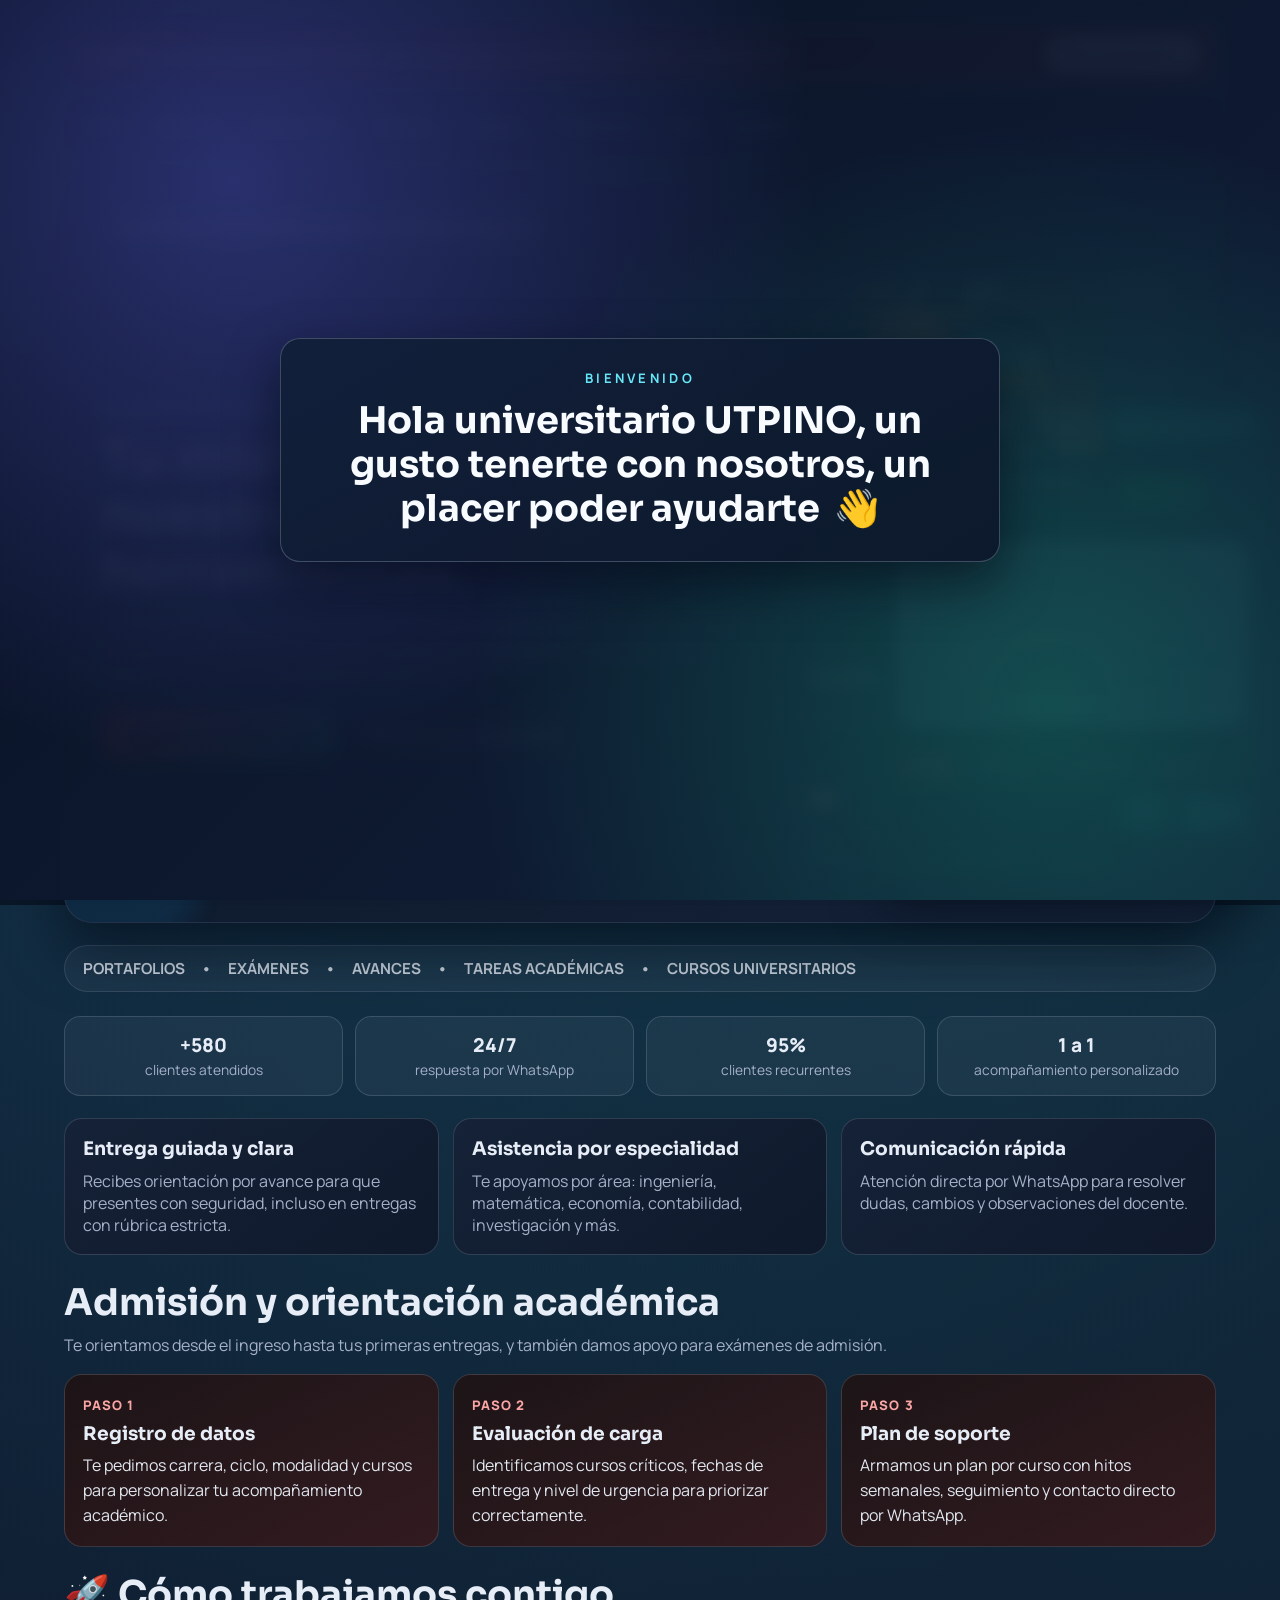
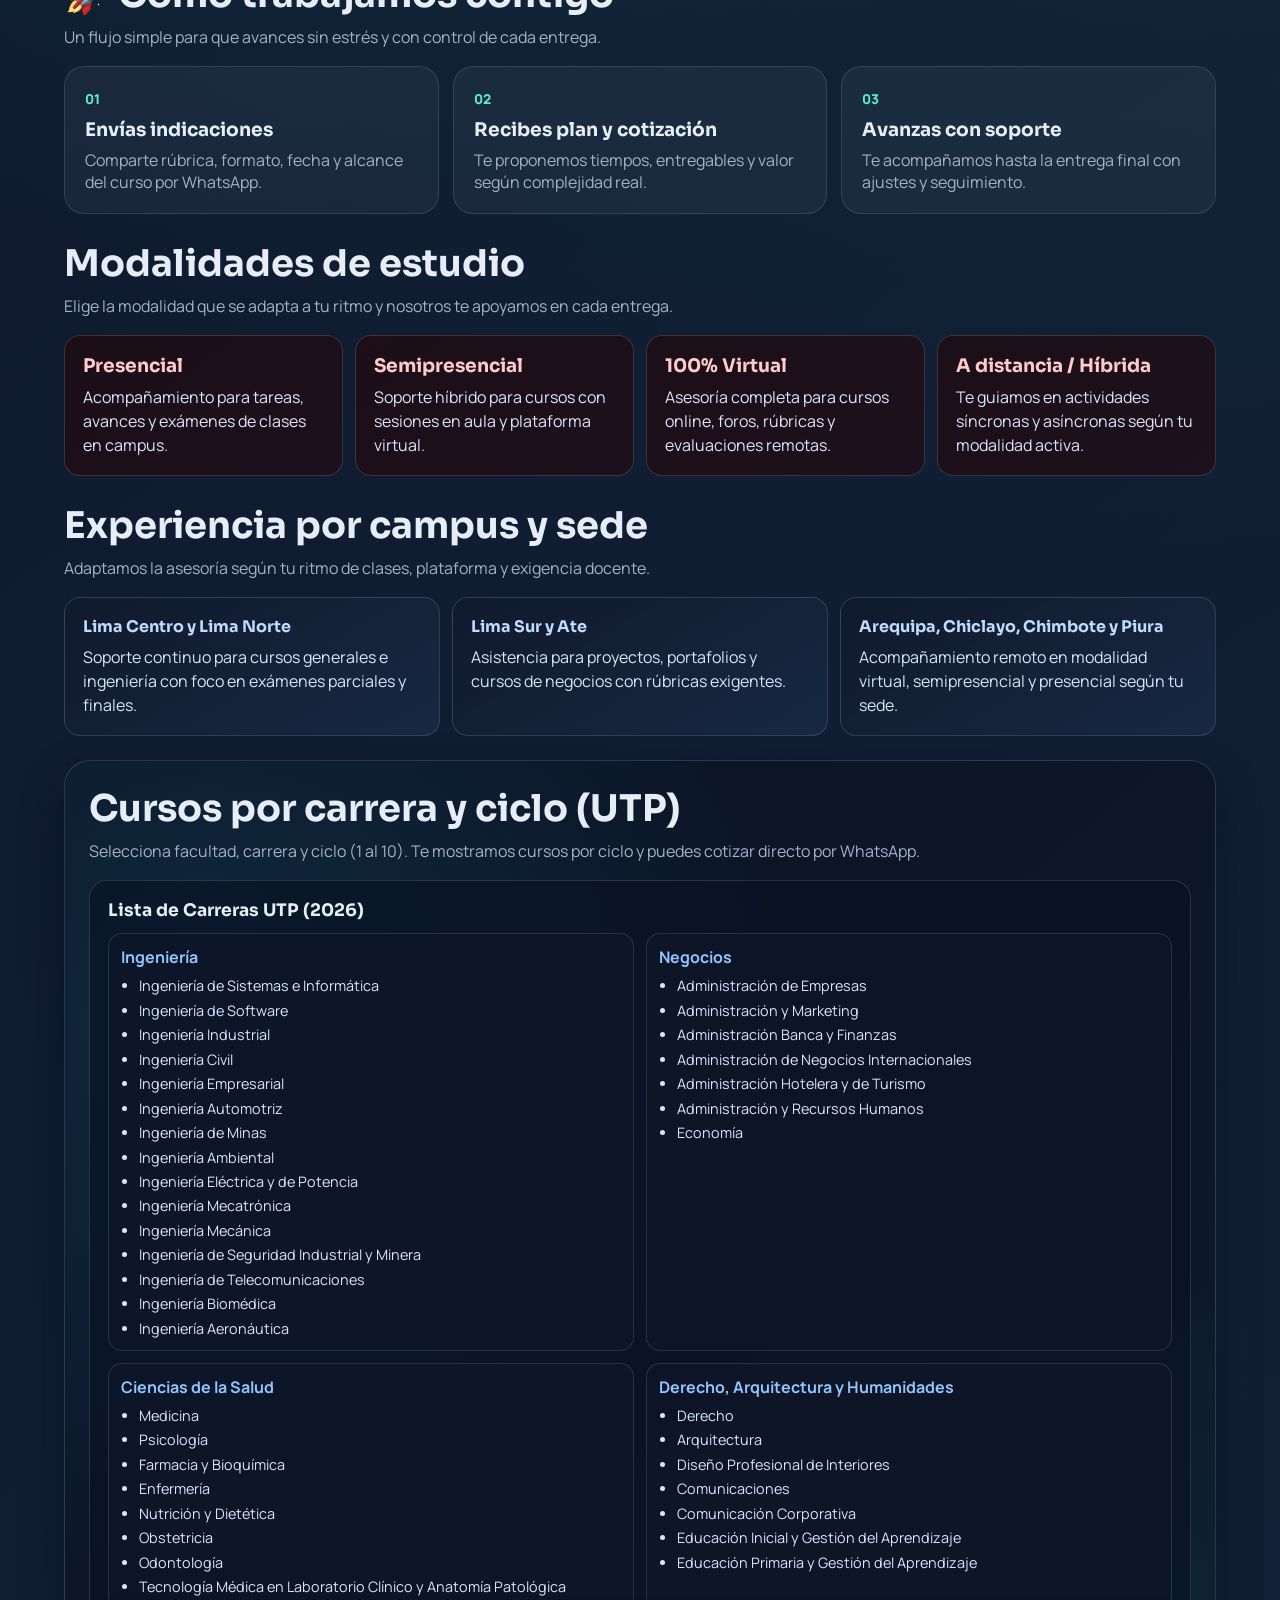
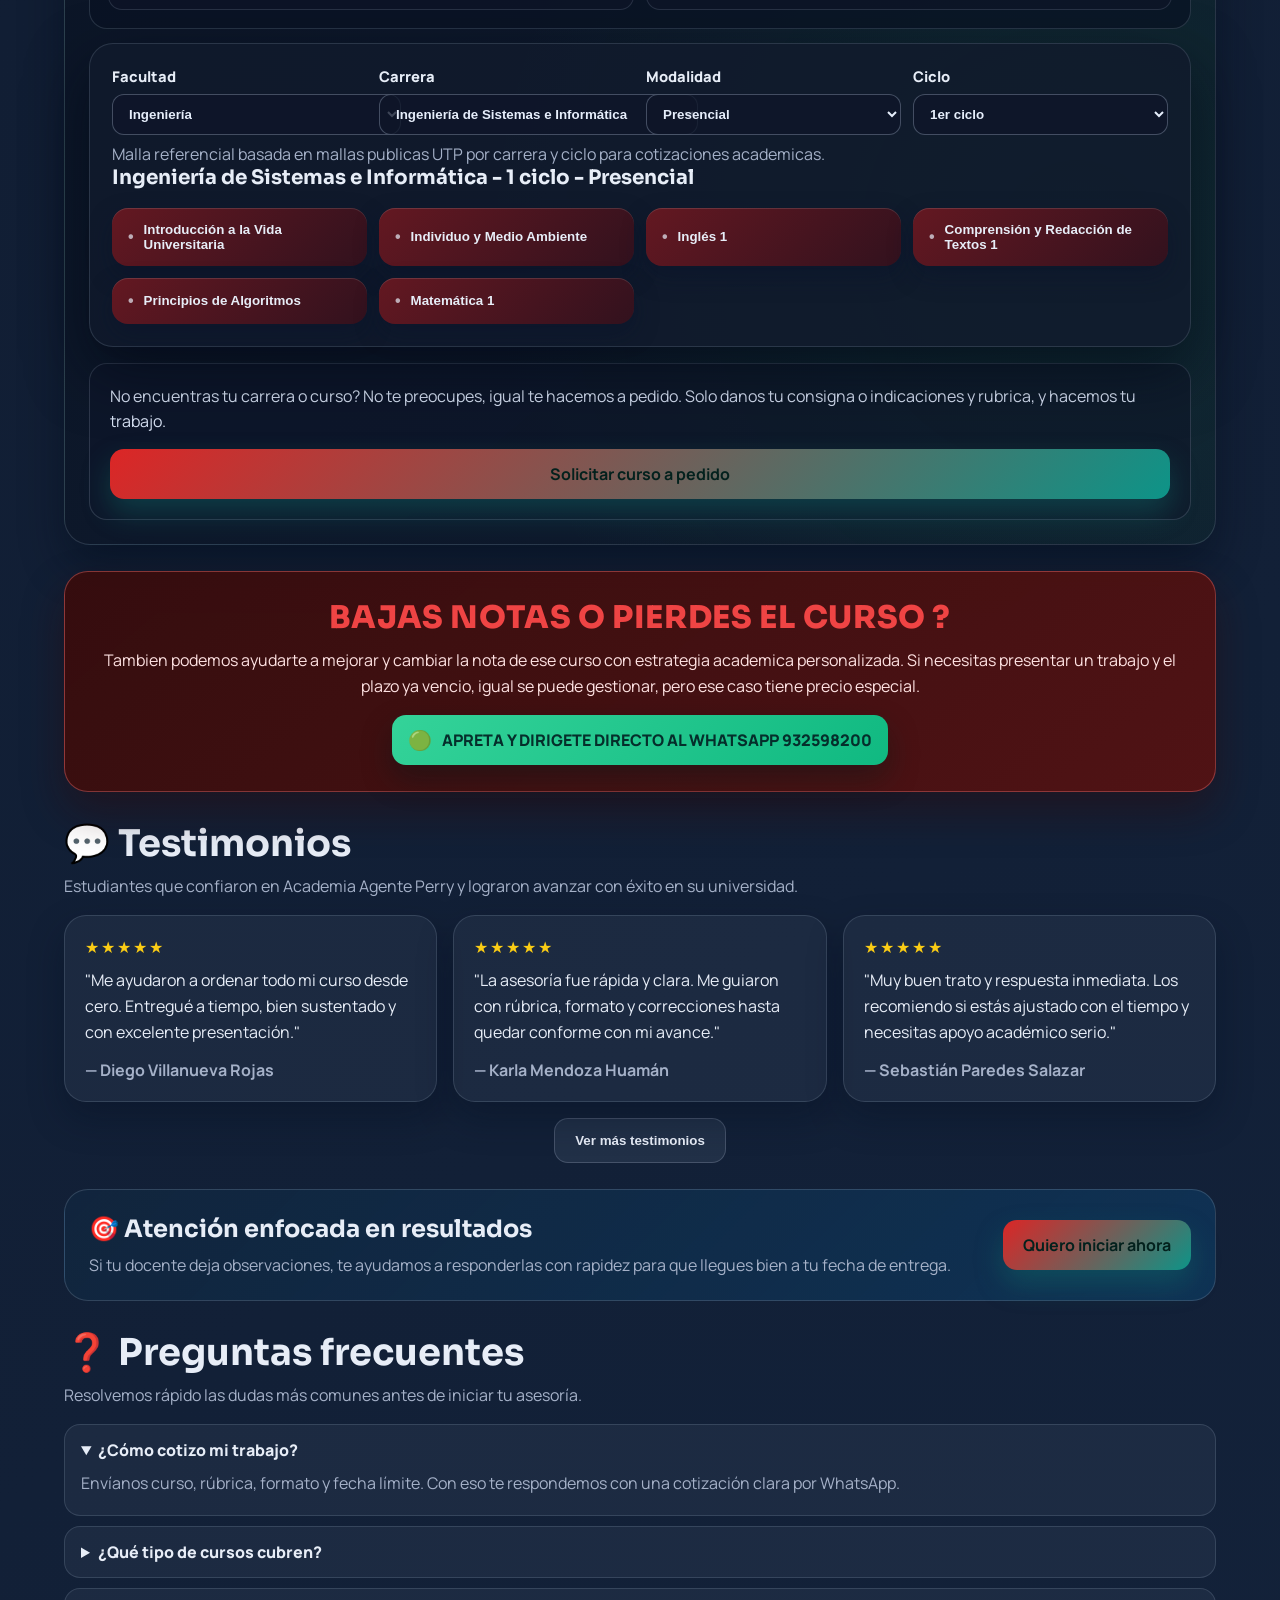
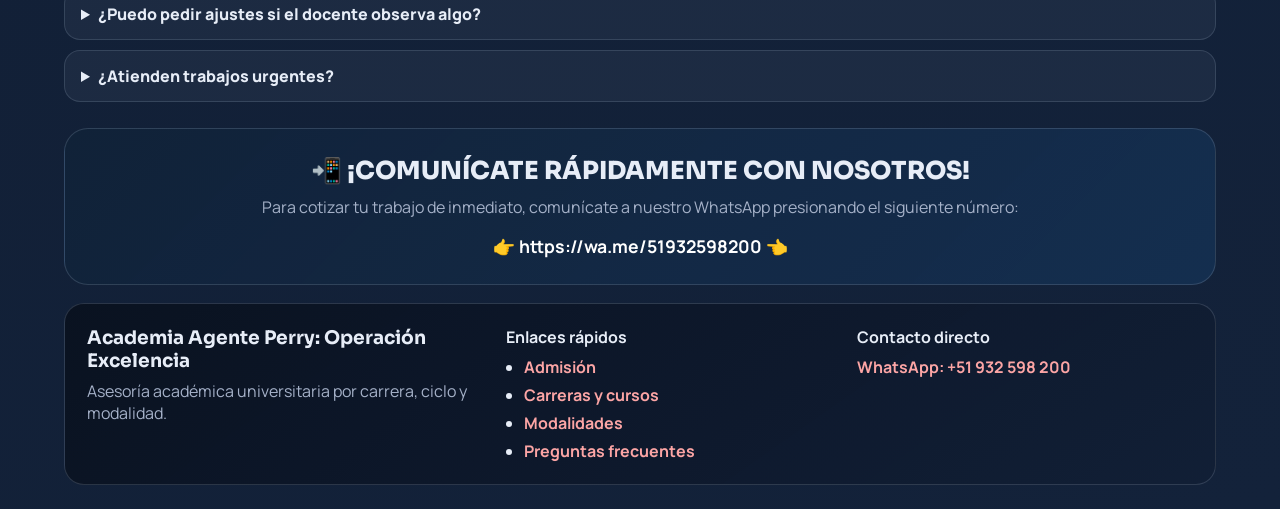
==== commit 843f1084: "feat: add voice input and voice output controls to assistant" ====
--- a/index.html
+++ b/index.html
@@ -443,12 +443,15 @@
                 <button type="button" class="assistant-mode-btn is-active" data-mode="rapida">Rápida</button>
                 <button type="button" class="assistant-mode-btn" data-mode="detallada">Detallada</button>
                 <button type="button" class="assistant-mode-btn" data-mode="profesional">Profesional</button>
+                <button type="button" class="assistant-mode-btn" id="assistant-voice-toggle" aria-pressed="true">Voz: ON</button>
             </div>
 
             <form class="assistant-form" id="assistant-form">
                 <input id="assistant-input" type="text" placeholder="Escribe tu duda aquí..." autocomplete="off" />
+                <button type="button" class="assistant-mic-btn" id="assistant-mic" aria-label="Hablar con el asistente" title="Hablar con el asistente">🎤</button>
                 <button type="submit">Enviar</button>
             </form>
+            <p class="assistant-voice-hint" id="assistant-voice-hint" aria-live="polite"></p>
         </div>
     </div>
 
@@ -939,6 +942,9 @@
         const assistantMessages = document.getElementById('assistant-messages');
         const assistantModeBar = document.getElementById('assistant-mode-bar');
         const assistantModeButtons = document.querySelectorAll('.assistant-mode-btn');
+        const assistantVoiceToggle = document.getElementById('assistant-voice-toggle');
+        const assistantMicButton = document.getElementById('assistant-mic');
+        const assistantVoiceHint = document.getElementById('assistant-voice-hint');
         const assistantClose = document.getElementById('assistant-close');
         const assistantRestore = document.getElementById('assistant-restore');
         const quickChips = document.querySelectorAll('.quick-chip');
@@ -950,6 +956,14 @@
             responseMode: 'rapida',
             history: []
         };
+        const SpeechRecognitionCtor = window.SpeechRecognition || window.webkitSpeechRecognition;
+        const voiceState = {
+            canListen: Boolean(SpeechRecognitionCtor),
+            listening: false,
+            recognition: null,
+            canSpeak: 'speechSynthesis' in window,
+            speakEnabled: true
+        };
         const assistantPresentationMessage = '¡Hola! Soy el asistente virtual de Academia Agente Perry: Operación Excelencia. Puedo responder preguntas de cualquier tema y también apoyarte en asesorías académicas, exámenes y admisión. Si quieres atención directa, te atendemos por WhatsApp al 932598200.';
         const assistantPositionKey = 'assistant_widget_position';
         let isDraggingAssistant = false;
@@ -961,6 +975,10 @@
             wrapper.textContent = text;
             assistantMessages.appendChild(wrapper);
             assistantMessages.scrollTop = assistantMessages.scrollHeight;
+
+            if (type === 'bot') {
+                speakAssistantReply(text);
+            }
         }
 
         function addAssistantPaymentMessage() {
@@ -989,6 +1007,97 @@
             wrapper.appendChild(link);
             assistantMessages.appendChild(wrapper);
             assistantMessages.scrollTop = assistantMessages.scrollHeight;
+
+            speakAssistantReply(text.textContent);
+        }
+
+        function setVoiceHint(message) {
+            if (assistantVoiceHint) {
+                assistantVoiceHint.textContent = message;
+            }
+        }
+
+        function speakAssistantReply(text) {
+            if (!voiceState.canSpeak || !voiceState.speakEnabled || !text) {
+                return;
+            }
+
+            window.speechSynthesis.cancel();
+            const utterance = new SpeechSynthesisUtterance(text);
+            utterance.lang = 'es-PE';
+            utterance.rate = 1;
+            utterance.pitch = 1;
+            window.speechSynthesis.speak(utterance);
+        }
+
+        function initializeVoiceRecognition() {
+            if (!voiceState.canListen || !assistantMicButton) {
+                if (assistantMicButton) {
+                    assistantMicButton.disabled = true;
+                    assistantMicButton.title = 'Tu navegador no soporta entrada por voz';
+                }
+                setVoiceHint('Tu navegador no soporta dictado por voz.');
+                return;
+            }
+
+            const recognition = new SpeechRecognitionCtor();
+            recognition.lang = 'es-PE';
+            recognition.interimResults = true;
+            recognition.continuous = false;
+            voiceState.recognition = recognition;
+
+            recognition.addEventListener('start', () => {
+                voiceState.listening = true;
+                assistantMicButton.classList.add('is-listening');
+                assistantMicButton.setAttribute('aria-pressed', 'true');
+                setVoiceHint('Te escucho... habla ahora.');
+            });
+
+            recognition.addEventListener('result', (event) => {
+                let transcript = '';
+                for (let i = event.resultIndex; i < event.results.length; i += 1) {
+                    transcript += event.results[i][0].transcript;
+                }
+
+                assistantInput.value = transcript.trim();
+
+                const last = event.results[event.results.length - 1];
+                if (last && last.isFinal) {
+                    const finalText = transcript.trim();
+                    if (finalText) {
+                        trackEvent('assistant_voice_input', { length: finalText.length });
+                        sendAssistantQuery(finalText);
+                        assistantInput.value = '';
+                    }
+                }
+            });
+
+            recognition.addEventListener('error', () => {
+                setVoiceHint('No pude escucharte bien. Intenta nuevamente.');
+            });
+
+            recognition.addEventListener('end', () => {
+                voiceState.listening = false;
+                assistantMicButton.classList.remove('is-listening');
+                assistantMicButton.setAttribute('aria-pressed', 'false');
+            });
+
+            assistantMicButton.addEventListener('click', () => {
+                if (!voiceState.recognition) {
+                    return;
+                }
+
+                if (voiceState.listening) {
+                    voiceState.recognition.stop();
+                    setVoiceHint('Micrófono en pausa.');
+                    return;
+                }
+
+                setVoiceHint('Activando micrófono...');
+                voiceState.recognition.start();
+            });
+
+            setVoiceHint('Presiona 🎤 para hablar con el asistente.');
         }
 
         function randomChoice(options) {
@@ -1397,7 +1506,7 @@
         if (assistantModeBar && assistantModeButtons.length) {
             assistantModeBar.addEventListener('click', (event) => {
                 const button = event.target.closest('.assistant-mode-btn');
-                if (!button) {
+                if (!button || button === assistantVoiceToggle) {
                     return;
                 }
 
@@ -1407,6 +1516,19 @@
                 });
 
                 trackEvent('assistant_mode_change', { mode: assistantState.responseMode });
+            });
+        }
+
+        if (assistantVoiceToggle) {
+            assistantVoiceToggle.addEventListener('click', () => {
+                voiceState.speakEnabled = !voiceState.speakEnabled;
+                assistantVoiceToggle.textContent = voiceState.speakEnabled ? 'Voz: ON' : 'Voz: OFF';
+                assistantVoiceToggle.setAttribute('aria-pressed', String(voiceState.speakEnabled));
+                assistantVoiceToggle.classList.toggle('is-active', voiceState.speakEnabled);
+                if (!voiceState.speakEnabled && voiceState.canSpeak) {
+                    window.speechSynthesis.cancel();
+                }
+                trackEvent('assistant_voice_output_toggle', { enabled: voiceState.speakEnabled });
             });
         }
 
@@ -1435,6 +1557,7 @@
         enableAssistantDrag();
         setupRevealAnimation();
         setupPortalNav();
+        initializeVoiceRecognition();
 
         const welcomeOverlay = document.getElementById('welcome-overlay');
         if (welcomeOverlay) {
--- a/style.css
+++ b/style.css
@@ -1167,6 +1167,35 @@
     color: #fff5f5;
 }
 
+.assistant-mic-btn {
+    border: 1px solid rgba(148, 163, 184, 0.34);
+    border-radius: 12px;
+    background: rgba(15, 23, 42, 0.85);
+    color: #dbeafe;
+    min-width: 44px;
+    padding: 10px 11px;
+    cursor: pointer;
+    font-size: 1rem;
+}
+
+.assistant-mic-btn.is-listening {
+    border-color: rgba(52, 211, 153, 0.92);
+    background: linear-gradient(135deg, rgba(5, 150, 105, 0.9), rgba(16, 185, 129, 0.88));
+    color: #ecfdf5;
+    box-shadow: 0 0 0 3px rgba(16, 185, 129, 0.2);
+}
+
+.assistant-mic-btn:disabled {
+    opacity: 0.55;
+    cursor: not-allowed;
+}
+
+.assistant-voice-hint {
+    margin: 8px 12px 10px;
+    font-size: 0.75rem;
+    color: #9fb3d9;
+}
+
 .message {
     padding: 12px 13px;
     border-radius: 16px;
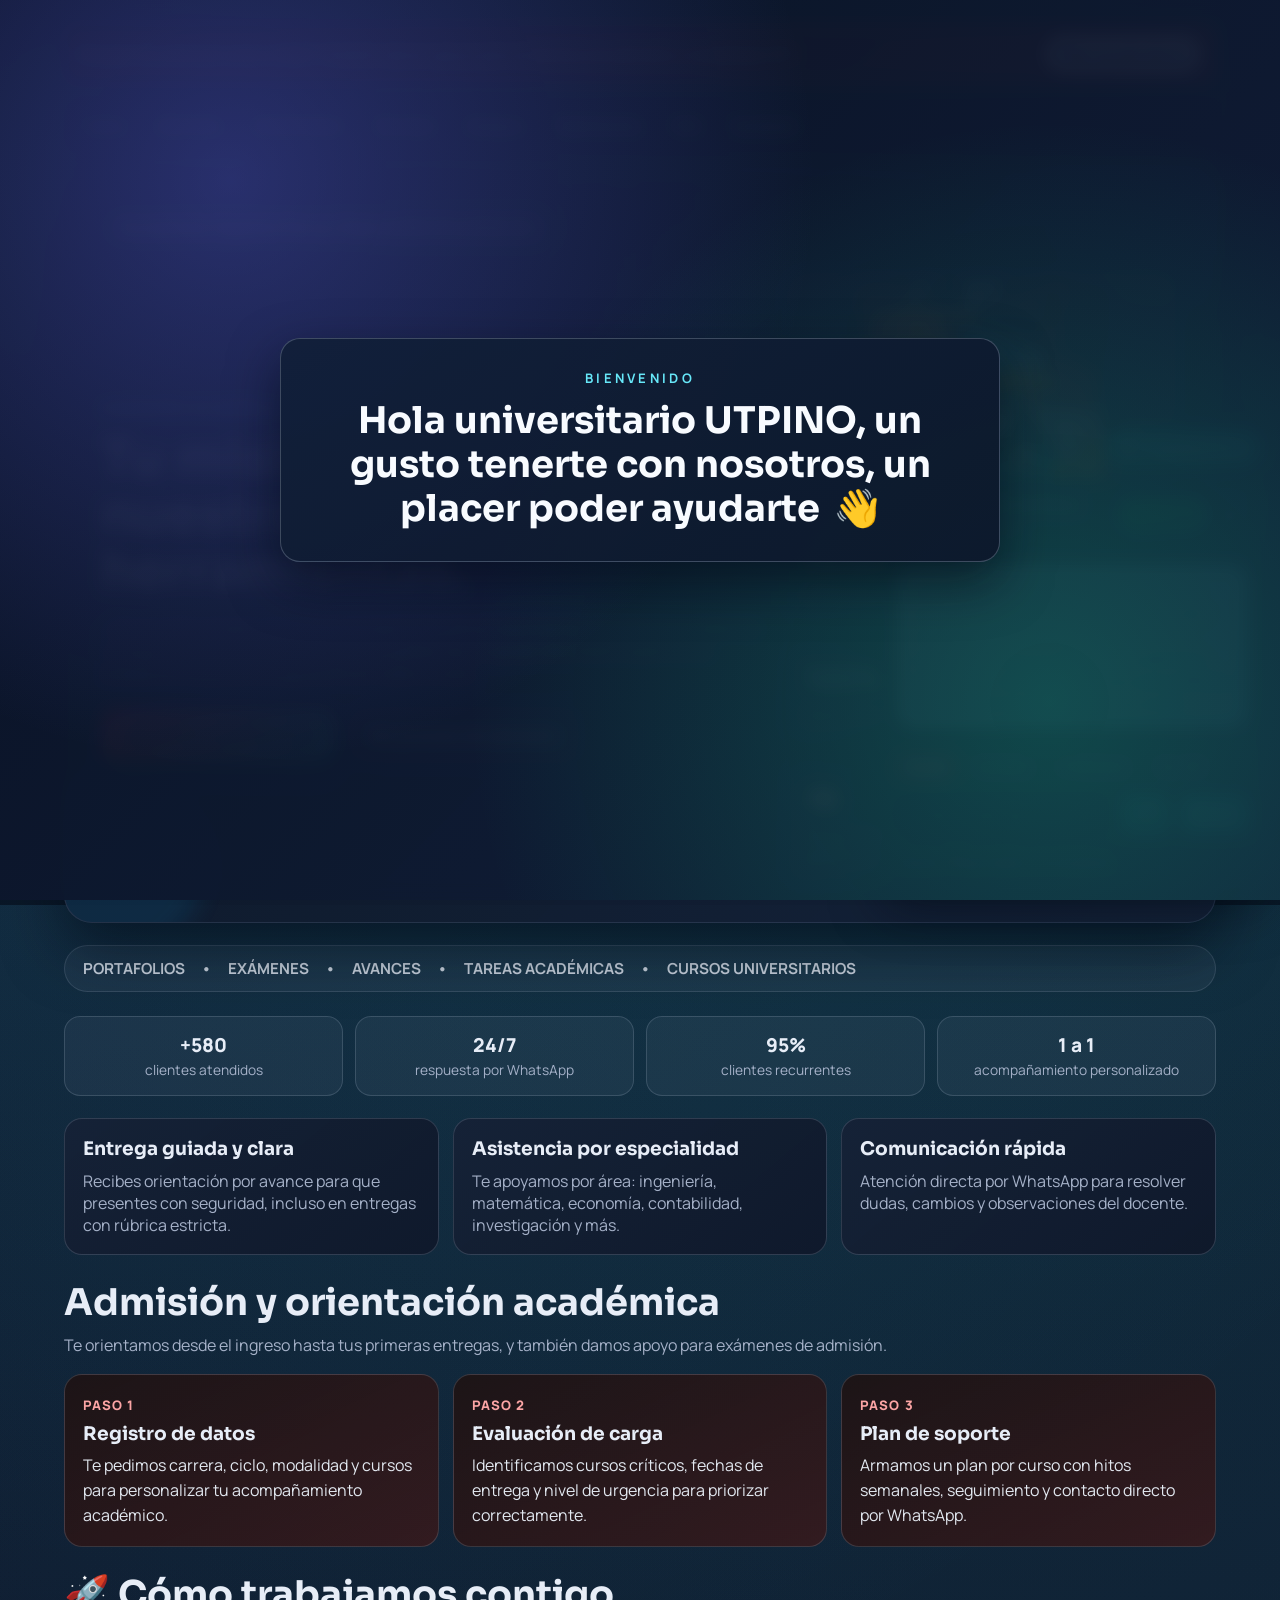
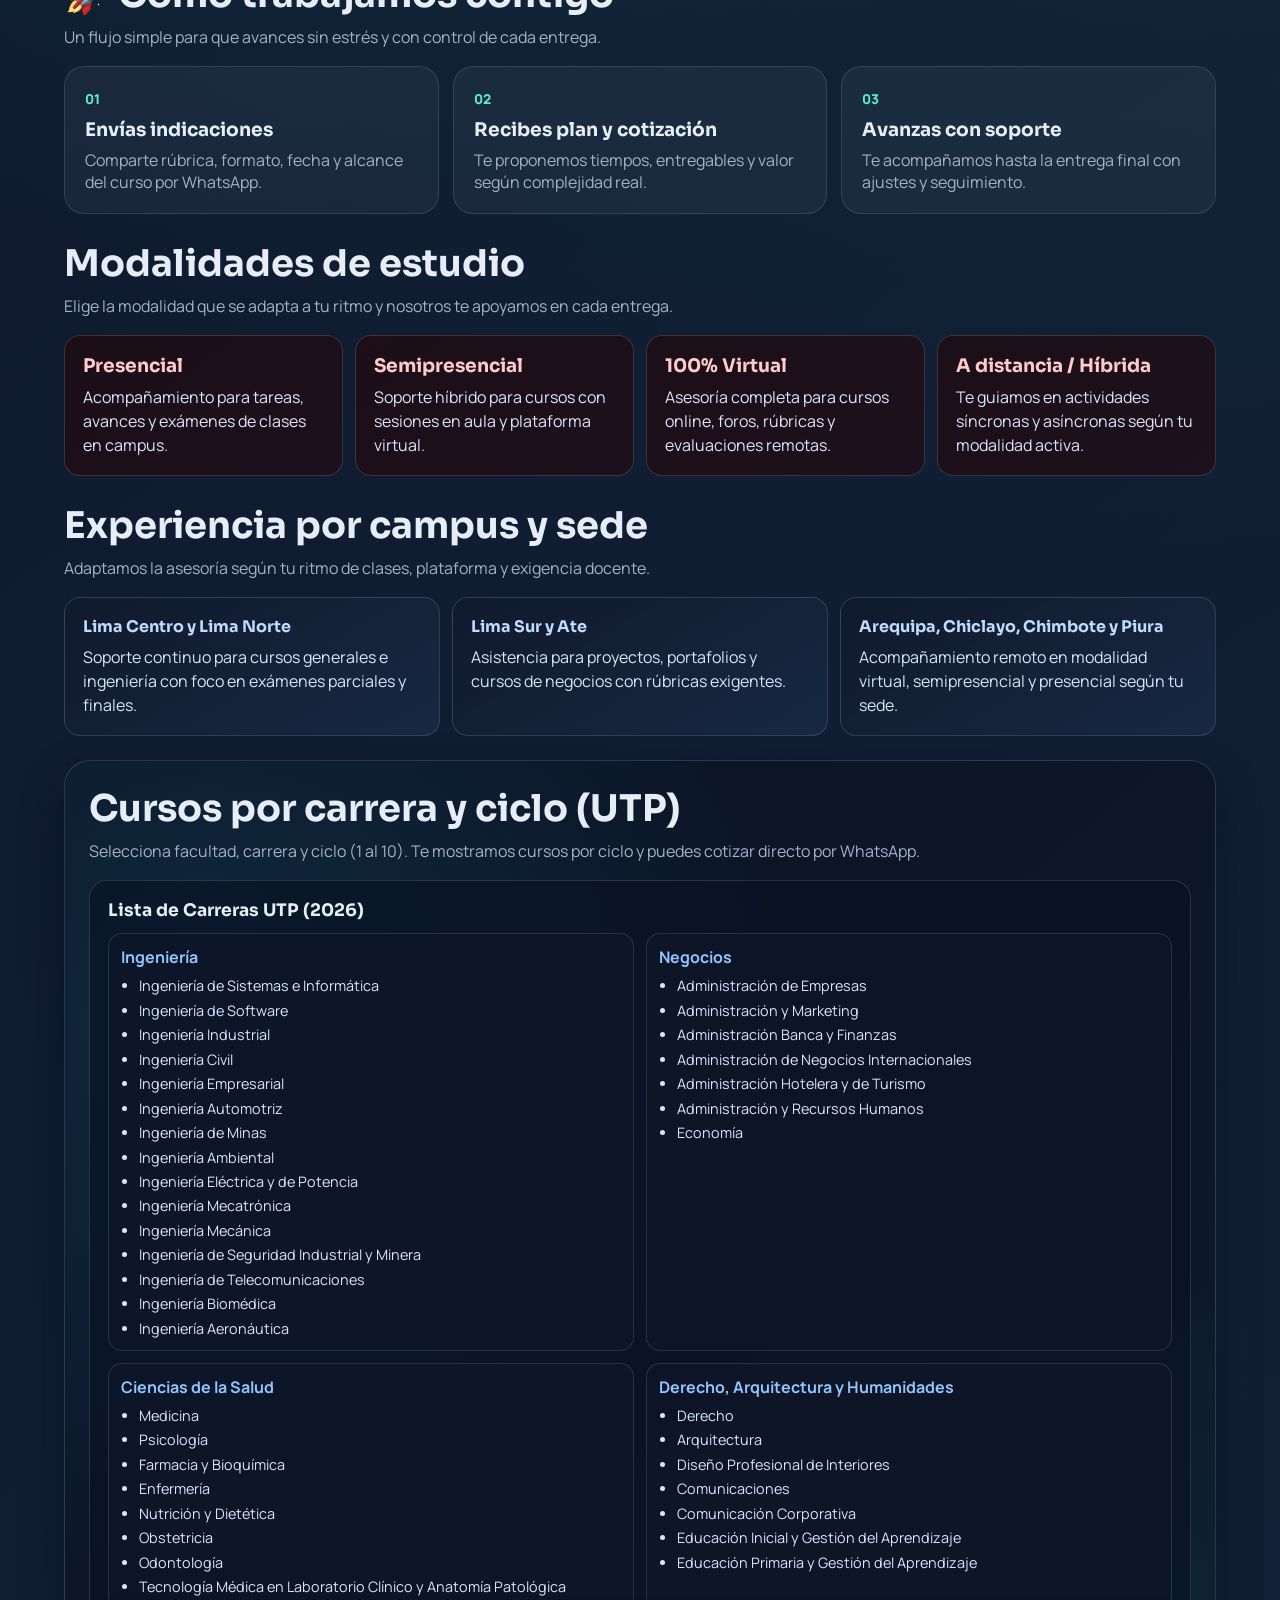
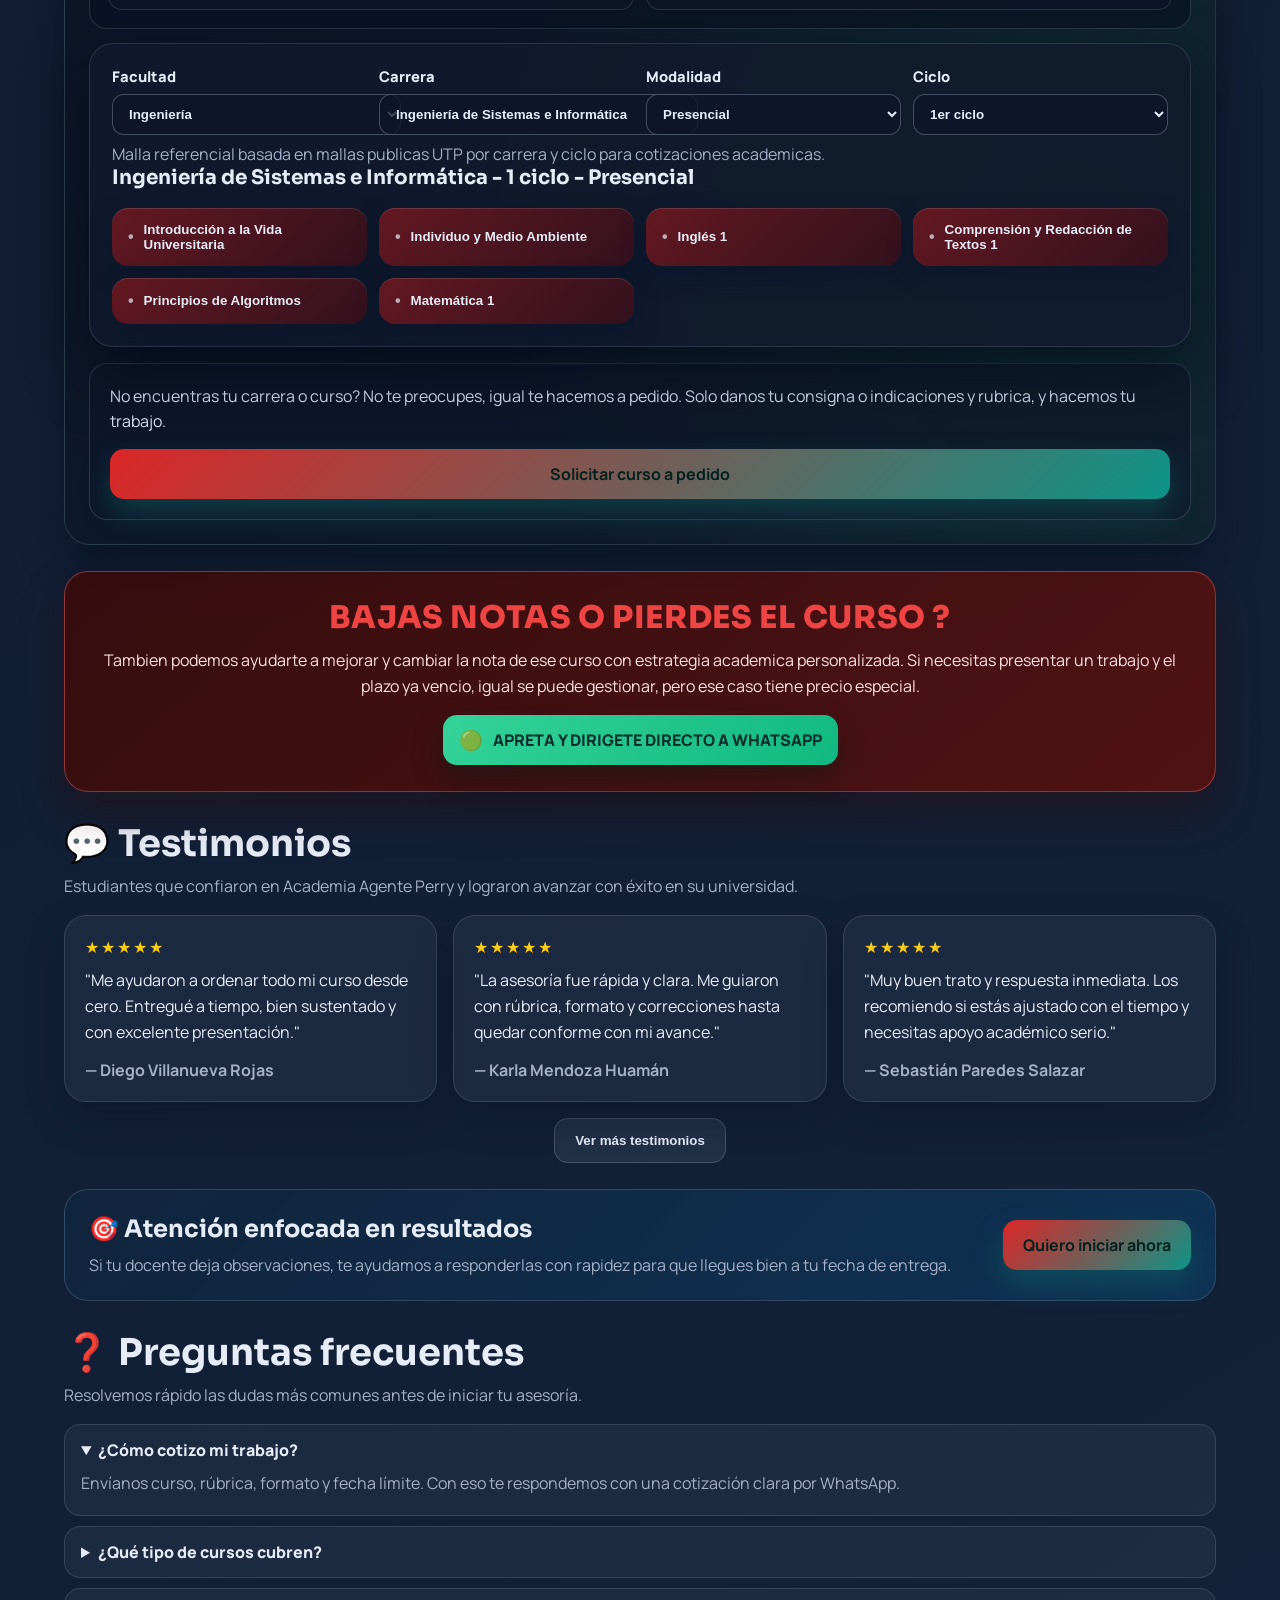
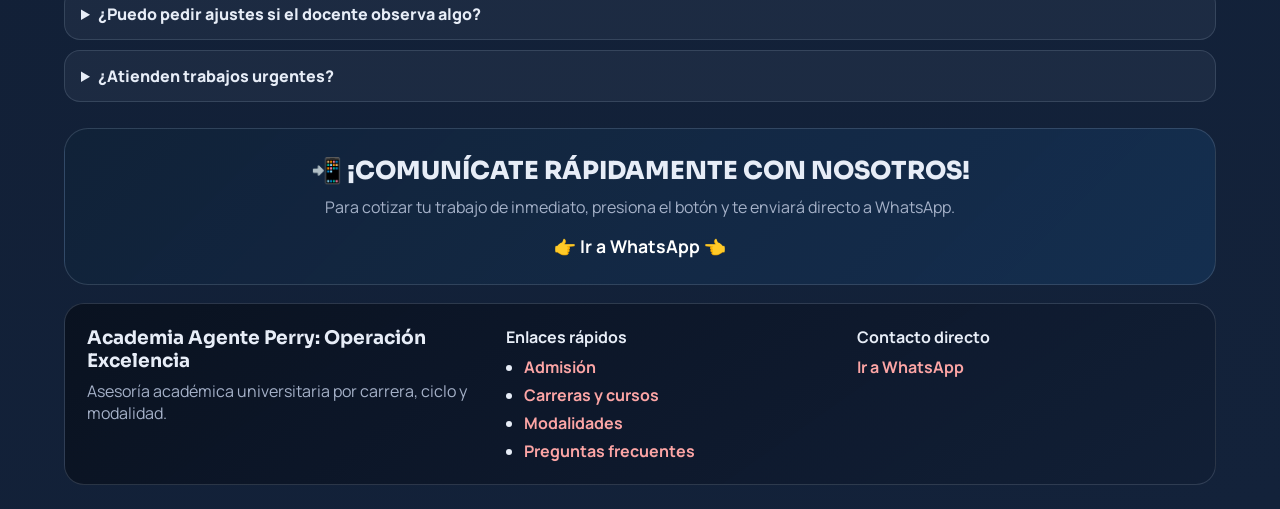
==== commit 13e42797: "fix: hide visible phone/name and simplify payment flow to QR plus WhatsApp button" ====
--- a/index.html
+++ b/index.html
@@ -311,7 +311,7 @@
                 </p>
                 <a class="urgent-whatsapp" href="https://wa.me/51932598200?text=COTIZAME%20ESTO%20ESTOY%20MAL%20EN%20NOTAS%20O%20PERDI%20UN%20TRABAJO" target="_blank" rel="noopener" data-track-whatsapp="urgent-recovery" data-track-label="bajas-notas-cta">
                     <span class="urgent-whatsapp-logo" aria-hidden="true">🟢</span>
-                    APRETA Y DIRIGETE DIRECTO AL WHATSAPP 932598200
+                    APRETA Y DIRIGETE DIRECTO A WHATSAPP
                 </a>
             </section>
 
@@ -381,8 +381,8 @@
 
             <section class="contact-strip" id="contacto">
                 <div class="contact-title">📲 ¡COMUNÍCATE RÁPIDAMENTE CON NOSOTROS!</div>
-                <p>Para cotizar tu trabajo de inmediato, comunícate a nuestro WhatsApp presionando el siguiente número:</p>
-                <a class="contact-phone" href="https://wa.me/51932598200" target="_blank" rel="noopener" data-track-whatsapp="contact-strip" data-track-label="numero-whatsapp">👉 https://wa.me/51932598200 👈</a>
+                <p>Para cotizar tu trabajo de inmediato, presiona el botón y te enviará directo a WhatsApp.</p>
+                <a class="contact-phone" href="https://wa.me/51932598200" target="_blank" rel="noopener" data-track-whatsapp="contact-strip" data-track-label="numero-whatsapp">👉 Ir a WhatsApp 👈</a>
             </section>
         </main>
 
@@ -402,7 +402,7 @@
             </div>
             <div>
                 <h4>Contacto directo</h4>
-                <a href="https://wa.me/51932598200" target="_blank" rel="noopener" data-track-whatsapp="footer-whatsapp" data-track-label="footer-contacto">WhatsApp: +51 932 598 200</a>
+                <a href="https://wa.me/51932598200" target="_blank" rel="noopener" data-track-whatsapp="footer-whatsapp" data-track-label="footer-contacto">Ir a WhatsApp</a>
             </div>
         </footer>
     </div>
@@ -435,7 +435,7 @@
 
             <div class="assistant-messages" id="assistant-messages">
                 <div class="message bot intro-message">
-                    ¡Hola! Soy el asistente virtual de Academia Agente Perry: Operación Excelencia. Puedo responder consultas de cualquier tema y también ayudarte en asesorías académicas, exámenes y admisión. Si deseas apoyo directo, también te atendemos por WhatsApp al 932598200.
+                    ¡Hola! Soy el asistente virtual de Academia Agente Perry: Operación Excelencia. Puedo responder consultas de cualquier tema y también ayudarte en asesorías académicas, exámenes y admisión. Si deseas apoyo directo, te puedo derivar a WhatsApp con un clic.
                 </div>
             </div>
 
@@ -962,9 +962,11 @@
             listening: false,
             recognition: null,
             canSpeak: 'speechSynthesis' in window,
-            speakEnabled: true
+            speakEnabled: true,
+            permissionChecked: false,
+            pendingFinalText: ''
         };
-        const assistantPresentationMessage = '¡Hola! Soy el asistente virtual de Academia Agente Perry: Operación Excelencia. Puedo responder preguntas de cualquier tema y también apoyarte en asesorías académicas, exámenes y admisión. Si quieres atención directa, te atendemos por WhatsApp al 932598200.';
+        const assistantPresentationMessage = '¡Hola! Soy el asistente virtual de Academia Agente Perry: Operación Excelencia. Puedo responder preguntas de cualquier tema y también apoyarte en asesorías académicas, exámenes y admisión. Si quieres atención directa, te derivo a WhatsApp con un clic.';
         const assistantPositionKey = 'assistant_widget_position';
         let isDraggingAssistant = false;
         let suppressToggleClick = false;
@@ -987,12 +989,12 @@
 
             const text = document.createElement('p');
             text.className = 'payment-copy';
-            text.textContent = 'Metodo de pago: escanea este QR. Pago a nombre de Kevin Nima; luego mandas el vaucher. Para mayor seguridad tuya y la de mi creador, dirigete directo al WhatsApp.';
+            text.textContent = 'Metodo de pago: escanea este QR y luego envía el comprobante por WhatsApp usando el botón de abajo.';
 
             const qr = document.createElement('img');
             qr.className = 'payment-qr';
             qr.src = 'qr-pago.jpeg';
-            qr.alt = 'QR de pago a nombre de Kevin Nima';
+            qr.alt = 'QR de pago';
             qr.loading = 'lazy';
 
             const link = document.createElement('a');
@@ -1041,9 +1043,10 @@
             }
 
             const recognition = new SpeechRecognitionCtor();
-            recognition.lang = 'es-PE';
+            recognition.lang = 'es-ES';
             recognition.interimResults = true;
             recognition.continuous = false;
+            recognition.maxAlternatives = 1;
             voiceState.recognition = recognition;
 
             recognition.addEventListener('start', () => {
@@ -1065,6 +1068,7 @@
                 if (last && last.isFinal) {
                     const finalText = transcript.trim();
                     if (finalText) {
+                        voiceState.pendingFinalText = finalText;
                         trackEvent('assistant_voice_input', { length: finalText.length });
                         sendAssistantQuery(finalText);
                         assistantInput.value = '';
@@ -1072,7 +1076,29 @@
                 }
             });
 
-            recognition.addEventListener('error', () => {
+            recognition.addEventListener('error', (event) => {
+                const code = event.error || 'unknown';
+
+                if (code === 'not-allowed' || code === 'service-not-allowed') {
+                    setVoiceHint('Permiso de micrófono denegado. Actívalo en el candado del navegador y recarga la página.');
+                    return;
+                }
+
+                if (code === 'audio-capture') {
+                    setVoiceHint('No se detecta micrófono disponible en tu equipo.');
+                    return;
+                }
+
+                if (code === 'network') {
+                    setVoiceHint('Error de red del reconocimiento de voz. Verifica internet e intenta nuevamente.');
+                    return;
+                }
+
+                if (code === 'no-speech') {
+                    setVoiceHint('No detecté voz. Habla más cerca del micrófono e intenta de nuevo.');
+                    return;
+                }
+
                 setVoiceHint('No pude escucharte bien. Intenta nuevamente.');
             });
 
@@ -1080,9 +1106,49 @@
                 voiceState.listening = false;
                 assistantMicButton.classList.remove('is-listening');
                 assistantMicButton.setAttribute('aria-pressed', 'false');
-            });
-
-            assistantMicButton.addEventListener('click', () => {
+
+                if (voiceState.pendingFinalText) {
+                    voiceState.pendingFinalText = '';
+                    setVoiceHint('Audio enviado correctamente.');
+                    return;
+                }
+
+                const fallbackText = assistantInput.value.trim();
+                if (fallbackText) {
+                    trackEvent('assistant_voice_input_fallback', { length: fallbackText.length });
+                    sendAssistantQuery(fallbackText);
+                    assistantInput.value = '';
+                    setVoiceHint('Audio enviado correctamente.');
+                }
+            });
+
+            async function ensureMicrophonePermission() {
+                if (voiceState.permissionChecked) {
+                    return true;
+                }
+
+                if (!window.isSecureContext) {
+                    setVoiceHint('Para usar audio abre la web en HTTPS (no en archivo local).');
+                    return false;
+                }
+
+                if (!navigator.mediaDevices || !navigator.mediaDevices.getUserMedia) {
+                    setVoiceHint('Tu navegador no permite solicitar permisos de micrófono.');
+                    return false;
+                }
+
+                try {
+                    const stream = await navigator.mediaDevices.getUserMedia({ audio: true });
+                    stream.getTracks().forEach((track) => track.stop());
+                    voiceState.permissionChecked = true;
+                    return true;
+                } catch (error) {
+                    setVoiceHint('No hay permiso de micrófono. Habilítalo en el navegador y vuelve a intentar.');
+                    return false;
+                }
+            }
+
+            assistantMicButton.addEventListener('click', async () => {
                 if (!voiceState.recognition) {
                     return;
                 }
@@ -1093,6 +1159,12 @@
                     return;
                 }
 
+                const canStart = await ensureMicrophonePermission();
+                if (!canStart) {
+                    return;
+                }
+
+                voiceState.pendingFinalText = '';
                 setVoiceHint('Activando micrófono...');
                 voiceState.recognition.start();
             });
@@ -1121,6 +1193,10 @@
 
         function isPaymentQuery(text) {
             return /pago|metodo de pago|metodo|abono|yape|plin|vaucher|voucher|transferencia|deposito|dep[oó]sito/.test(text);
+        }
+
+        function isSensitiveDataQuery(text) {
+            return /datos? personales?|dni|correo personal|email personal|contrasena|contrasenia|password|api key|token|cuenta bancaria|tarjeta|cvv|direccion exacta|ubicacion exacta|numero privado/.test(text);
         }
 
         function setAssistantTyping(isTyping) {
@@ -1176,7 +1252,15 @@
             const hasTimeInfo = /\b\d+\s*(min|minuto|minutos|h|hora|horas)\b/.test(text);
 
             if (isPaymentQuery(text)) {
-                return 'Metodo de pago: escanea el QR. Pago a nombre de Kevin Nima y luego mandas el vaucher. Para mayor seguridad tuya y la de mi creador, dirigete directo al WhatsApp: https://wa.me/51932598200?text=Hola%20Agente%20Perry%2C%20te%20mando%20mi%20vaucher%20de%20pago.';
+                return 'Metodo de pago: escanea el QR del chat y luego envía tu comprobante desde el botón de WhatsApp.';
+            }
+
+            if (isSensitiveDataQuery(text)) {
+                return buildModeReply({
+                    rapida: 'No puedo compartir datos privados o sensibles. Puedo ayudarte con cualquier otra consulta.',
+                    detallada: 'No puedo revelar datos privados o sensibles. Si deseas, te ayudo con información general, orientación o solución del tema que necesites.',
+                    profesional: 'No es posible compartir datos personales o sensibles. Con gusto puedo ayudarte con cualquier consulta general o académica dentro de un marco seguro.'
+                });
             }
 
             if (alreadyInExam && !hasTimeInfo) {
@@ -1308,7 +1392,7 @@
                     addAssistantPaymentMessage();
                     assistantState.history.push({
                         role: 'assistant',
-                        content: 'Metodo de pago con QR. Pago a nombre de Kevin Nima. Enviar vaucher por WhatsApp: https://wa.me/51932598200?text=Hola%20Agente%20Perry%2C%20te%20mando%20mi%20vaucher%20de%20pago.'
+                        content: 'Metodo de pago con QR. Enviar comprobante por WhatsApp desde el boton del chat.'
                     });
 
                     if (assistantState.history.length > 12) {
@@ -1324,7 +1408,7 @@
                     addAssistantPaymentMessage();
                     assistantState.history.push({
                         role: 'assistant',
-                        content: 'Metodo de pago con QR. Pago a nombre de Kevin Nima. Enviar vaucher por WhatsApp: https://wa.me/51932598200?text=Hola%20Agente%20Perry%2C%20te%20mando%20mi%20vaucher%20de%20pago.'
+                        content: 'Metodo de pago con QR. Enviar comprobante por WhatsApp desde el boton del chat.'
                     });
                 } else {
                     addAssistantMessage(reply, 'bot');
@@ -1578,7 +1662,6 @@
             "description": "Apoyo academico para universitarios en tareas, avances, examenes y portafolios.",
             "url": "https://example.com",
             "image": "descarga.jpeg",
-            "telephone": "+51-932-598-200",
             "areaServed": "PE",
             "sameAs": [
                 "https://wa.me/51932598200"
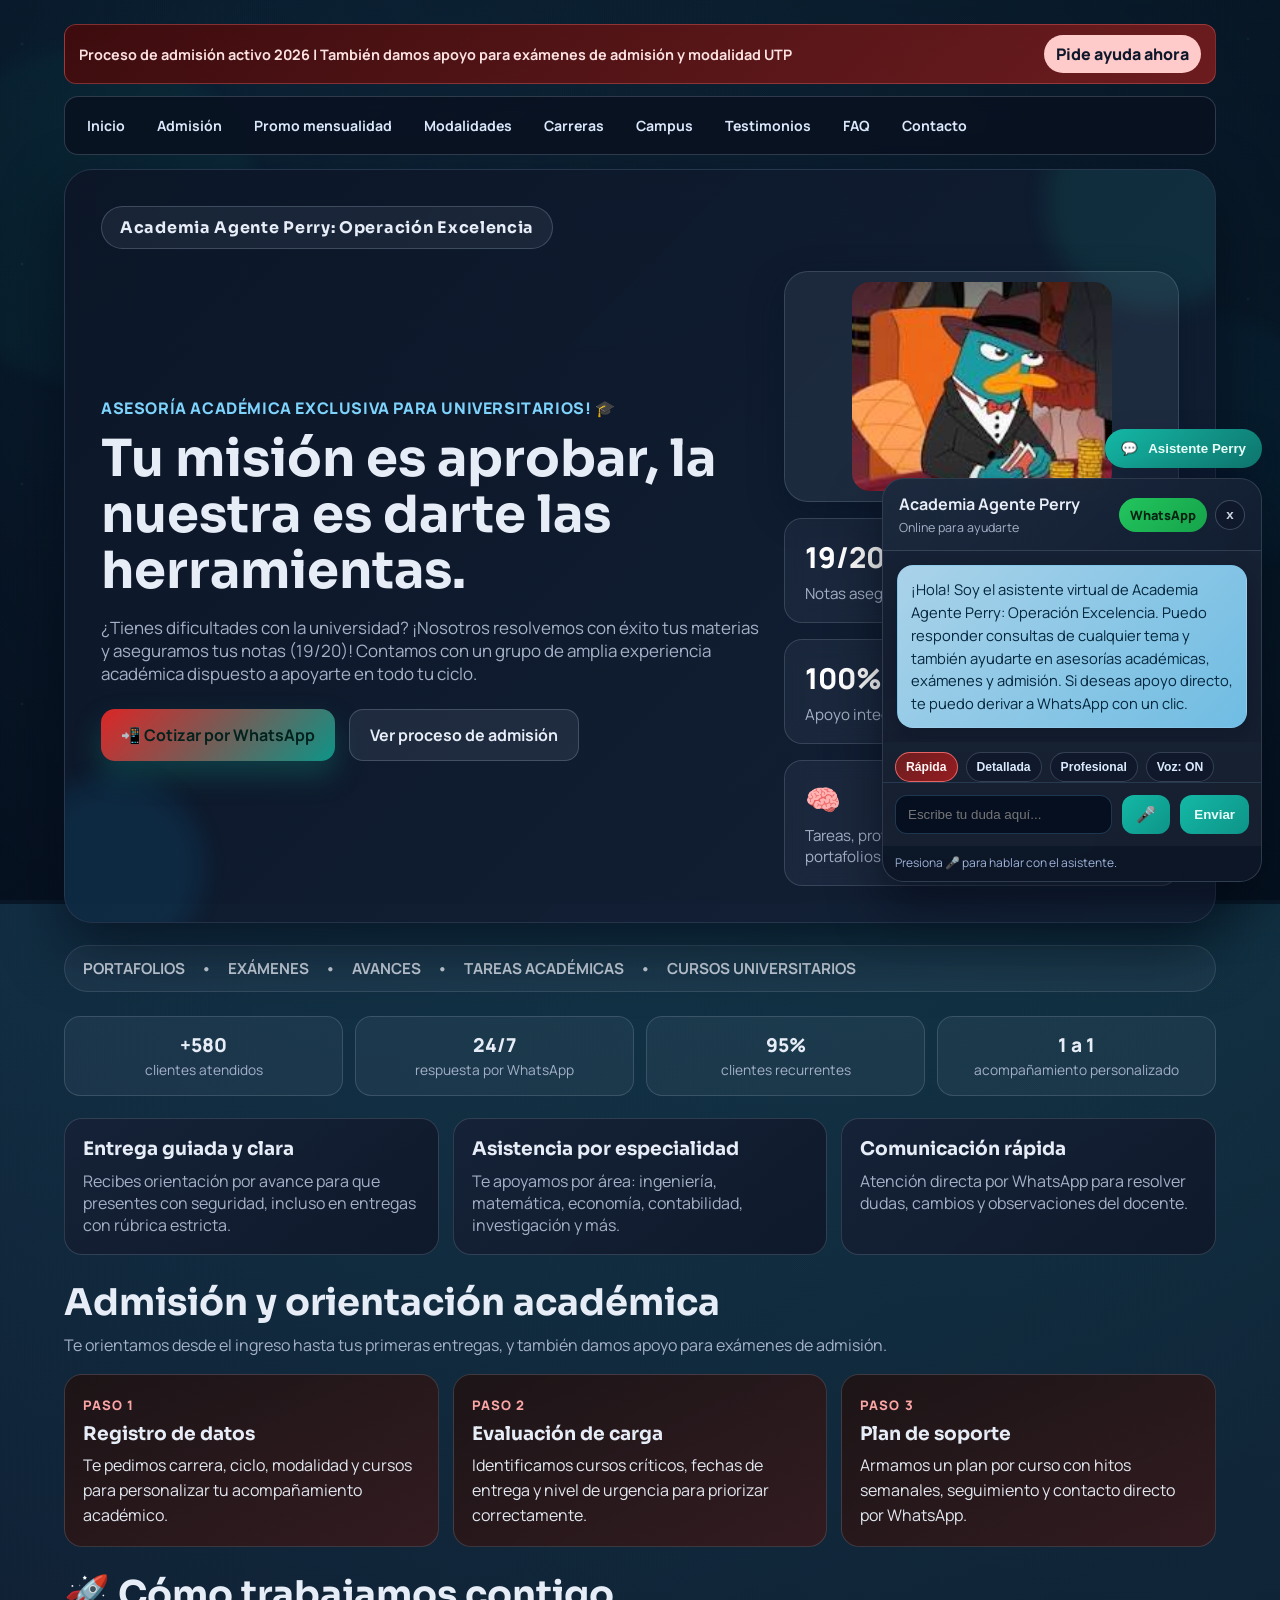
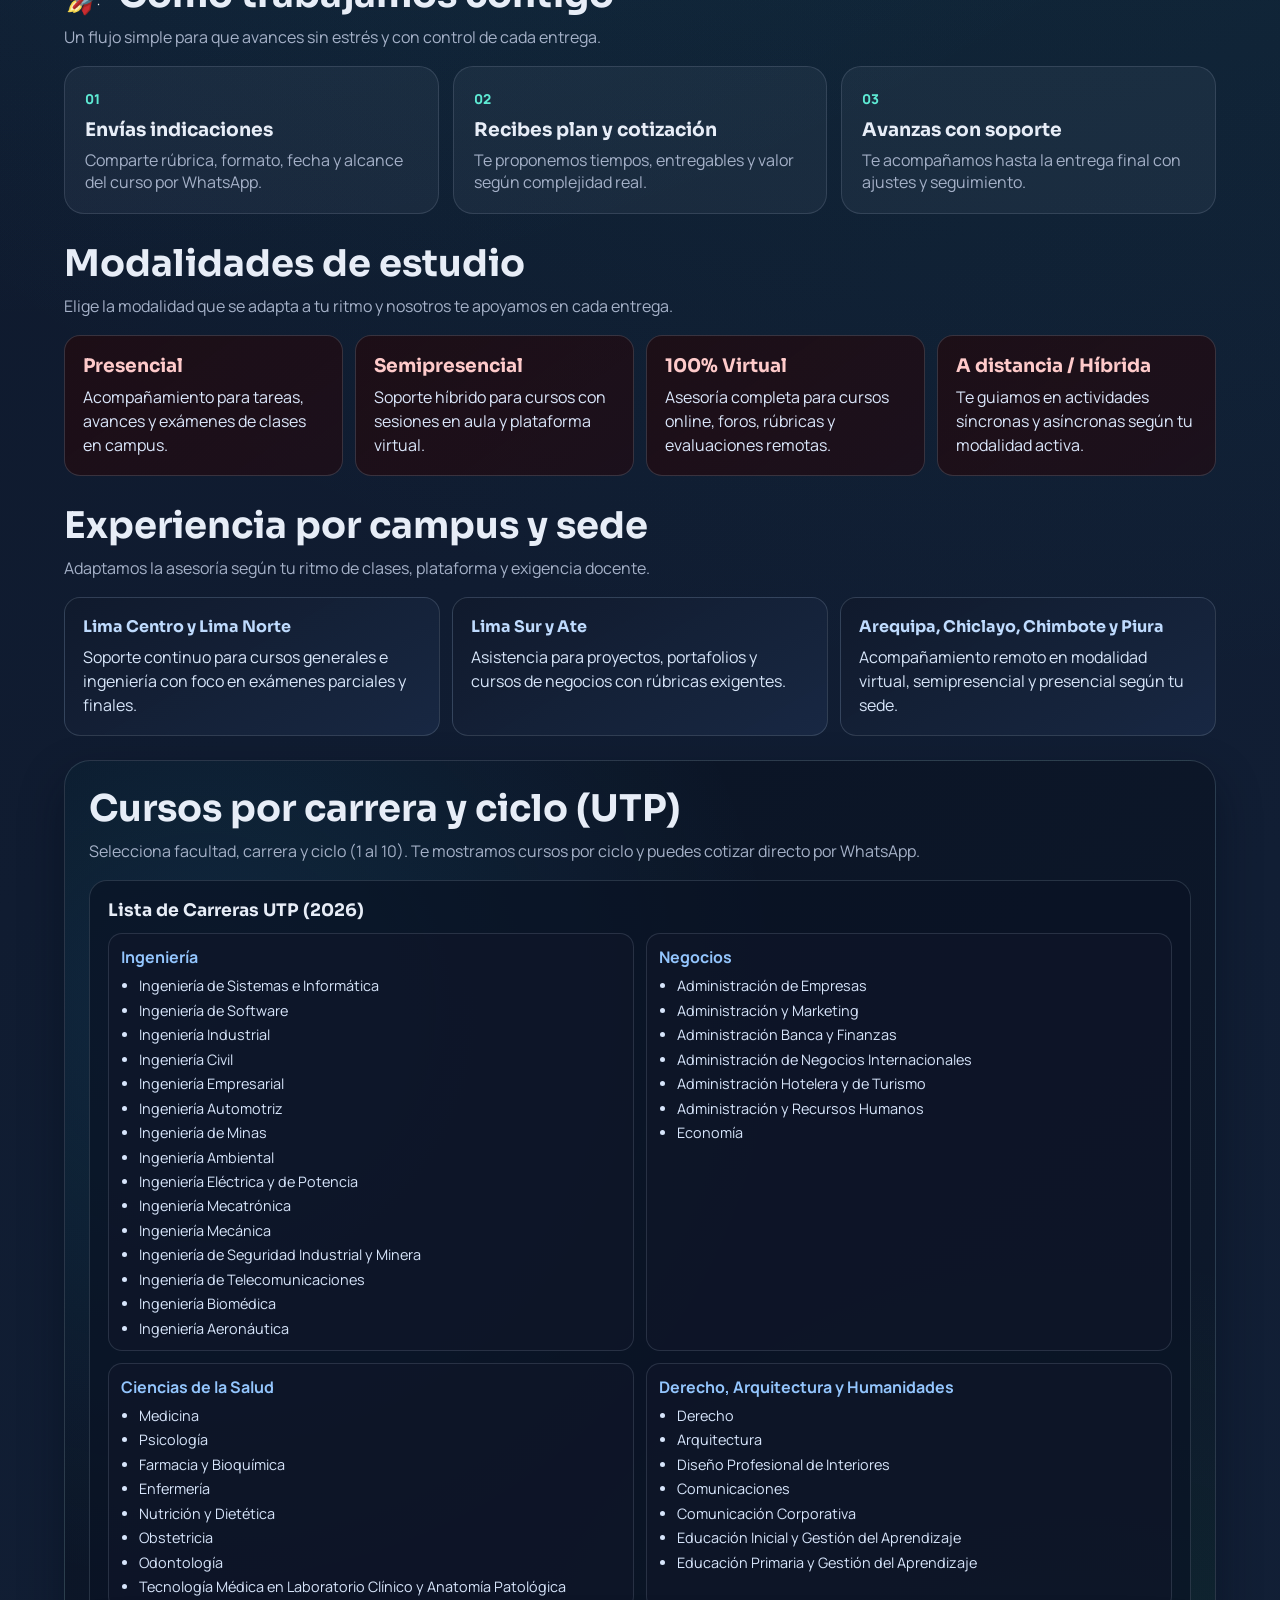
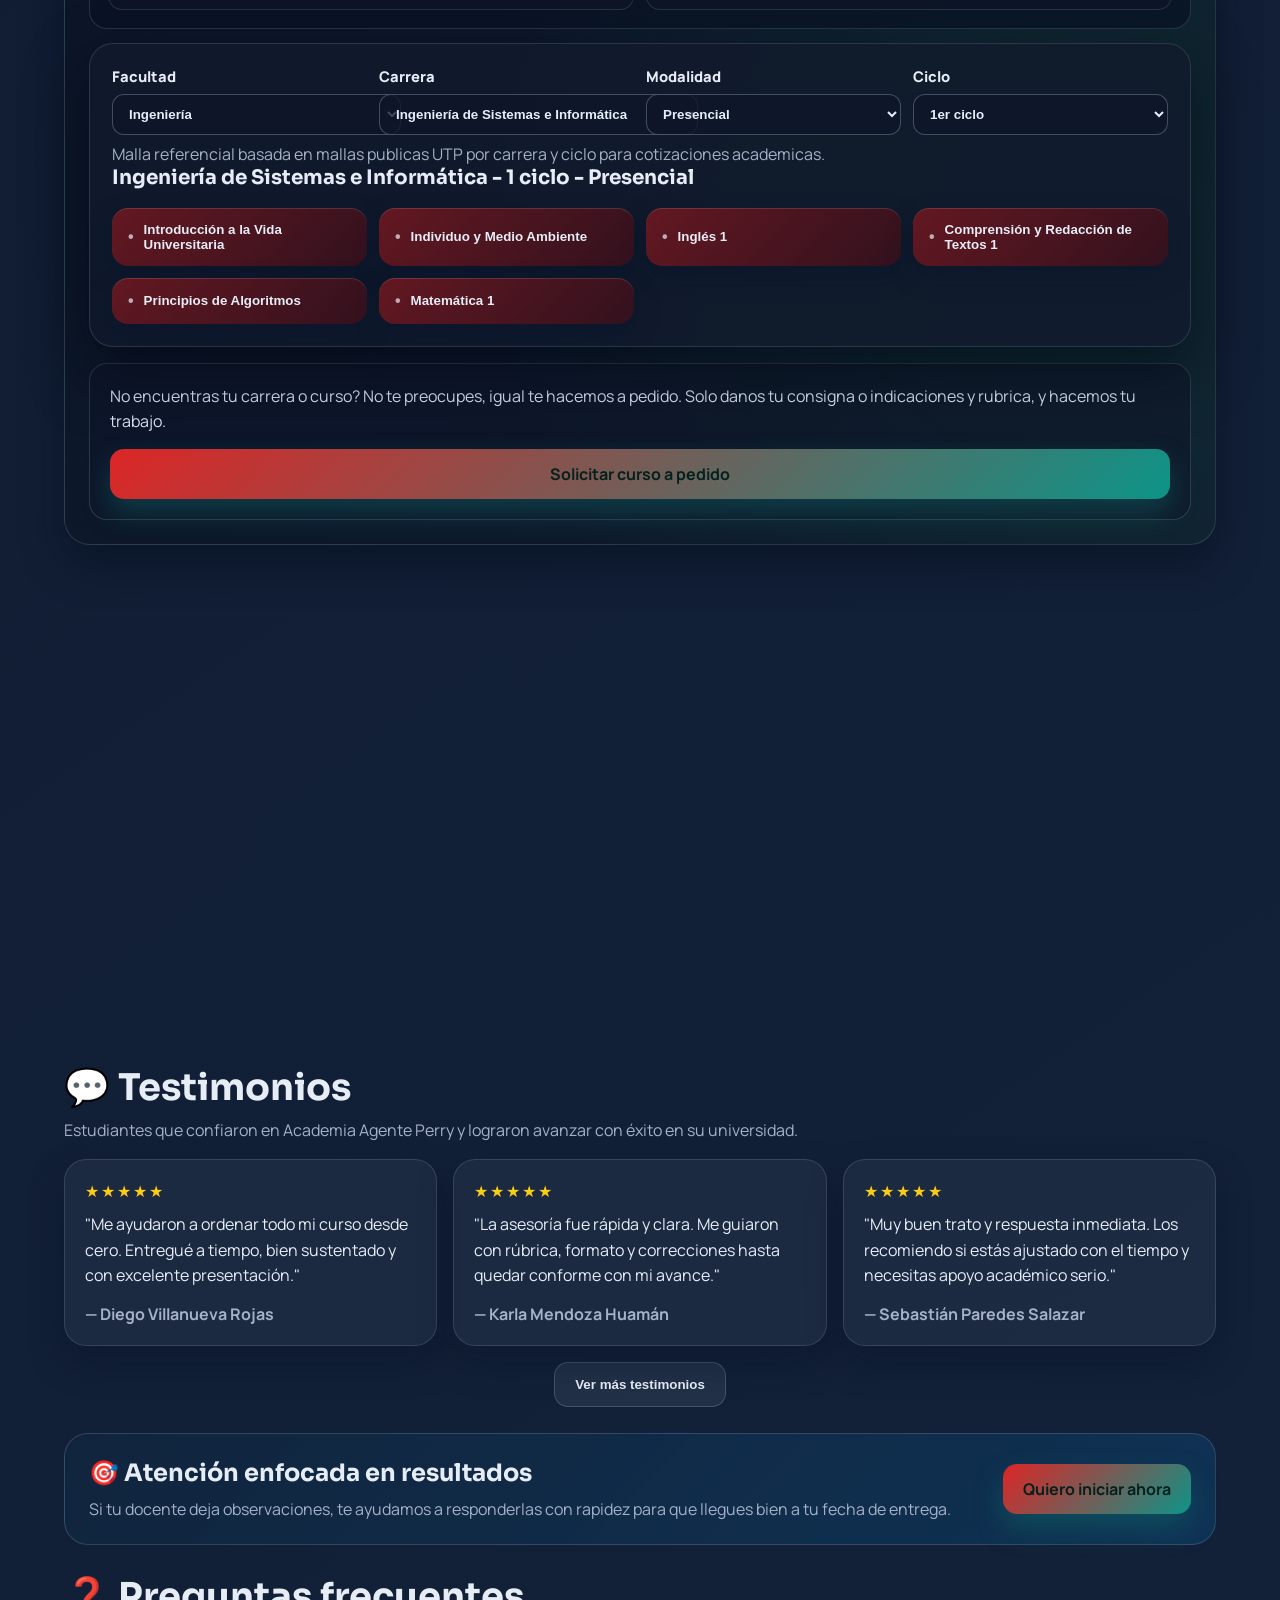
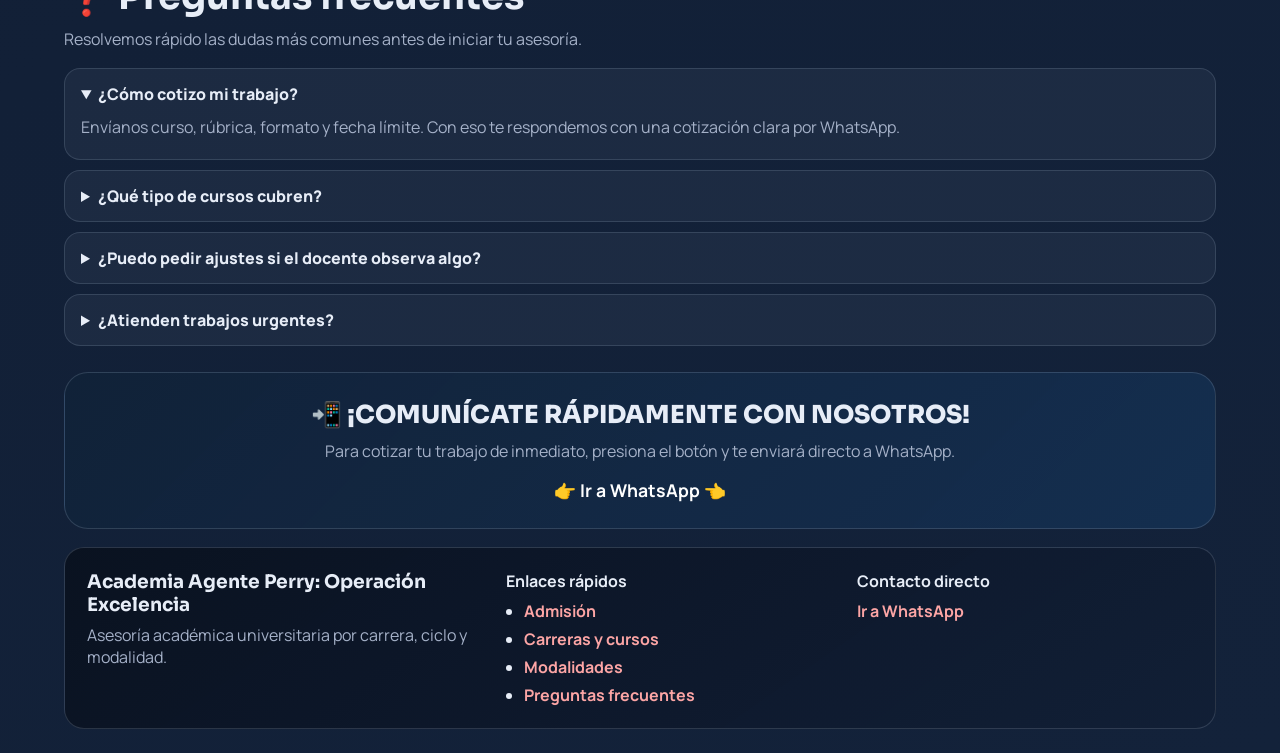
==== commit 7334ffcb: "Agregar bloque promo mensualidad con CTA WhatsApp" ====
--- a/index.html
+++ b/index.html
@@ -54,6 +54,7 @@
         <nav class="portal-nav" aria-label="Navegación principal">
             <a href="#inicio">Inicio</a>
             <a href="#admision">Admisión</a>
+            <a href="#pension-descuento">Promo mensualidad</a>
             <a href="#modalidades">Modalidades</a>
             <a href="#cursos">Carreras</a>
             <a href="#campus">Campus</a>
@@ -311,6 +312,17 @@
                 </p>
                 <a class="urgent-whatsapp" href="https://wa.me/51932598200?text=COTIZAME%20ESTO%20ESTOY%20MAL%20EN%20NOTAS%20O%20PERDI%20UN%20TRABAJO" target="_blank" rel="noopener" data-track-whatsapp="urgent-recovery" data-track-label="bajas-notas-cta">
                     <span class="urgent-whatsapp-logo" aria-hidden="true">🟢</span>
+                    APRETA Y DIRIGETE DIRECTO A WHATSAPP
+                </a>
+            </section>
+
+            <section class="urgent-recovery" id="pension-descuento">
+                <h2 class="urgent-title">PAGAS MUCHO TU MENSUALIDAD ?</h2>
+                <p>
+                    TE INTERESA PAGAR MENOS NO TE PREOCUPES TE AYUDAMOS A PAGAR MENOS CON NOSOTROS TE AHORRAS EL 50% DE DESCUENTO EN TU PENSION SOLO POR PROMOCION Y BACANTES LIMITADAS CONTACTANOS AHORA!!
+                </p>
+                <a class="urgent-whatsapp" href="https://wa.me/51932598200?text=Quiero%20pagar%20menos%20mi%20mensualidad" target="_blank" rel="noopener" data-track-whatsapp="monthly-discount" data-track-label="pension-descuento-50">
+                    <img src="whatsapp-logo.svg" alt="Logo de WhatsApp" width="22" height="22">
                     APRETA Y DIRIGETE DIRECTO A WHATSAPP
                 </a>
             </section>
--- a/style.css
+++ b/style.css
@@ -1005,6 +1005,12 @@
     font-size: 1.2rem;
 }
 
+.urgent-whatsapp img {
+    width: 22px;
+    height: 22px;
+    display: block;
+}
+
 .assistant-widget {
     position: fixed;
     right: 18px;
